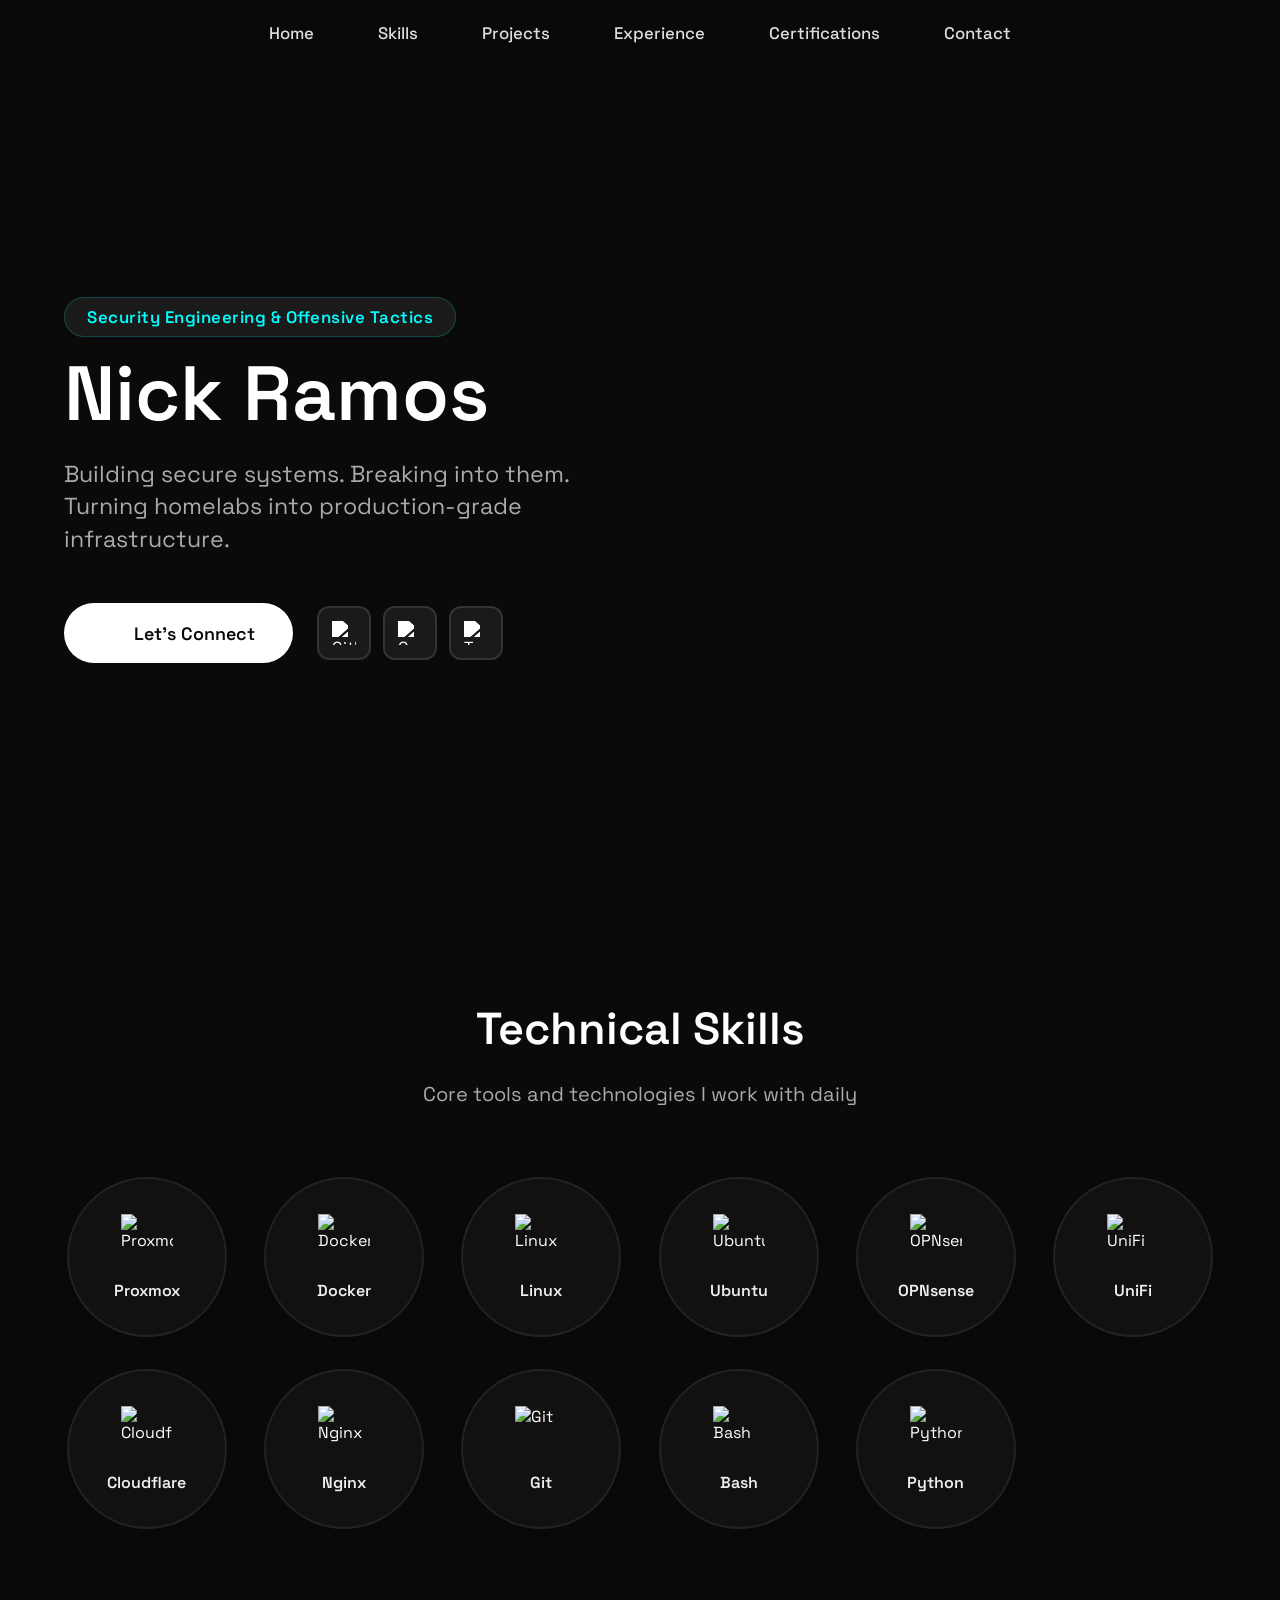
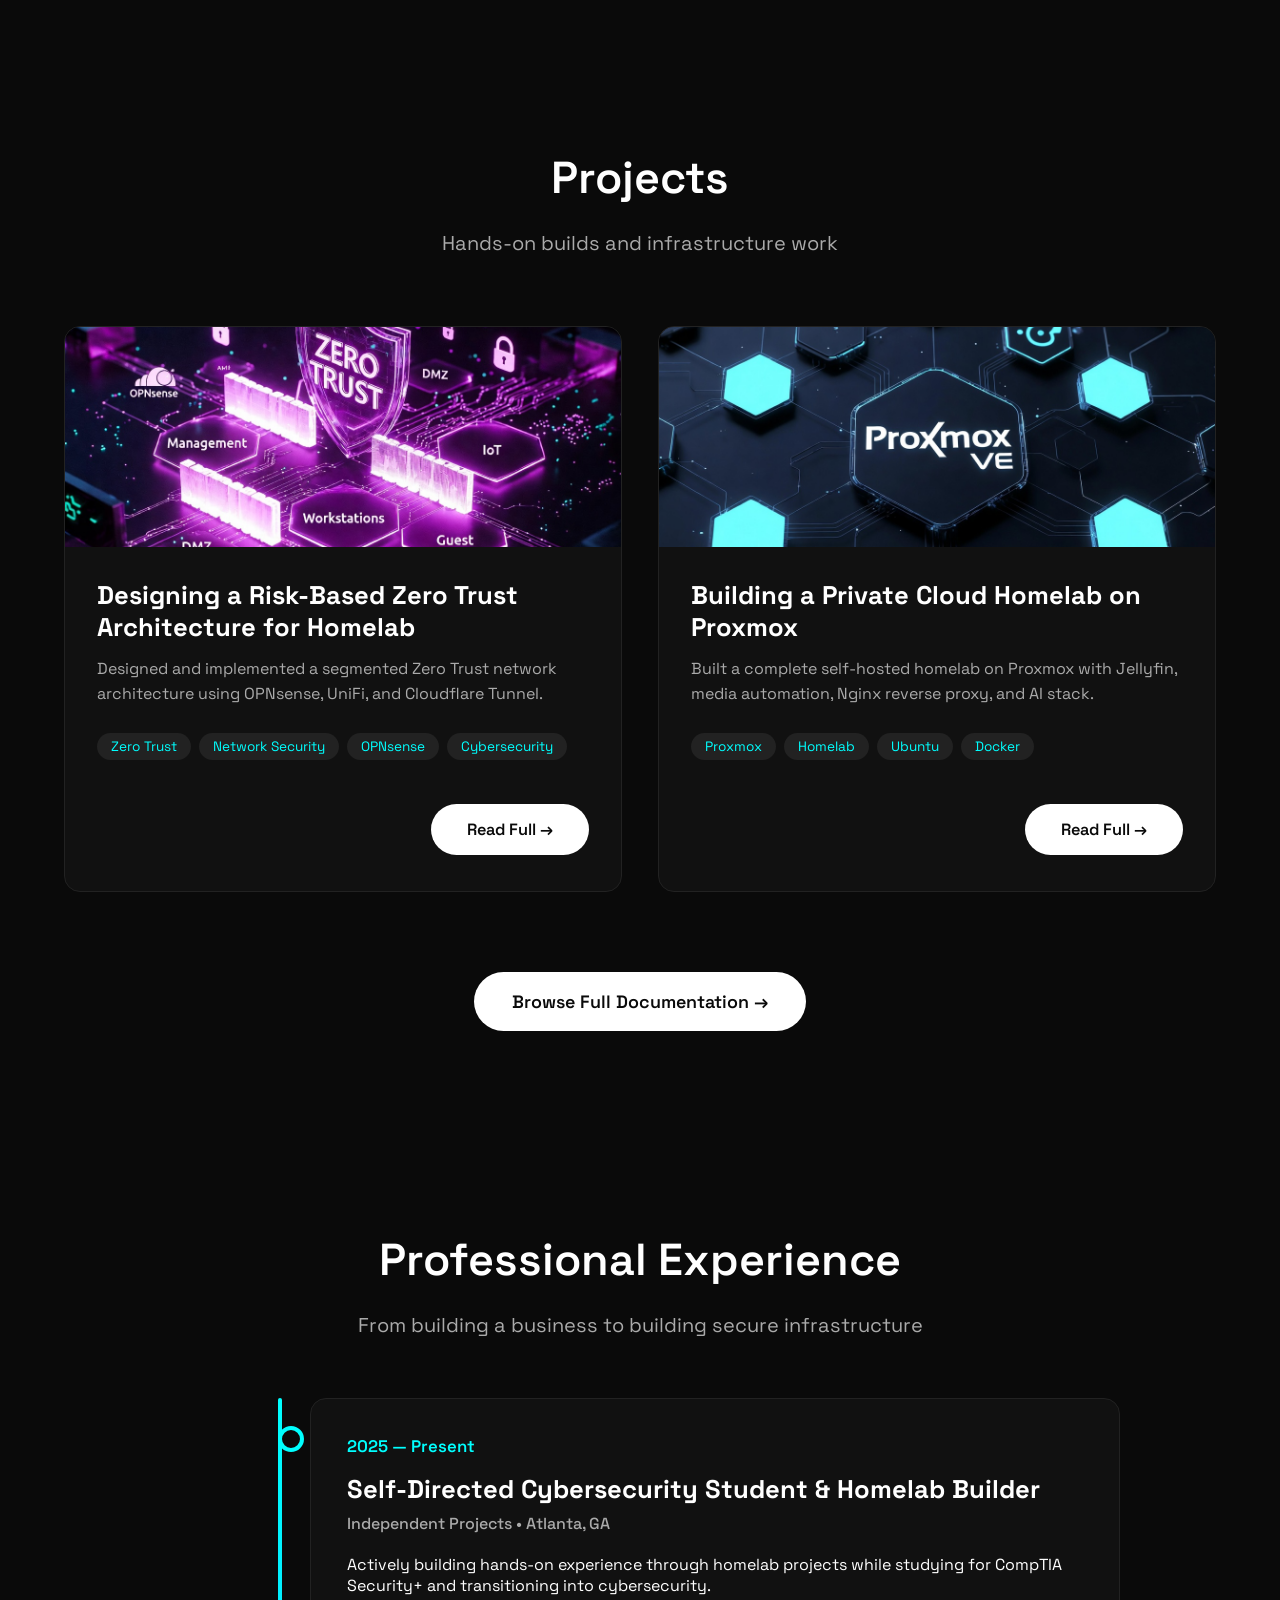
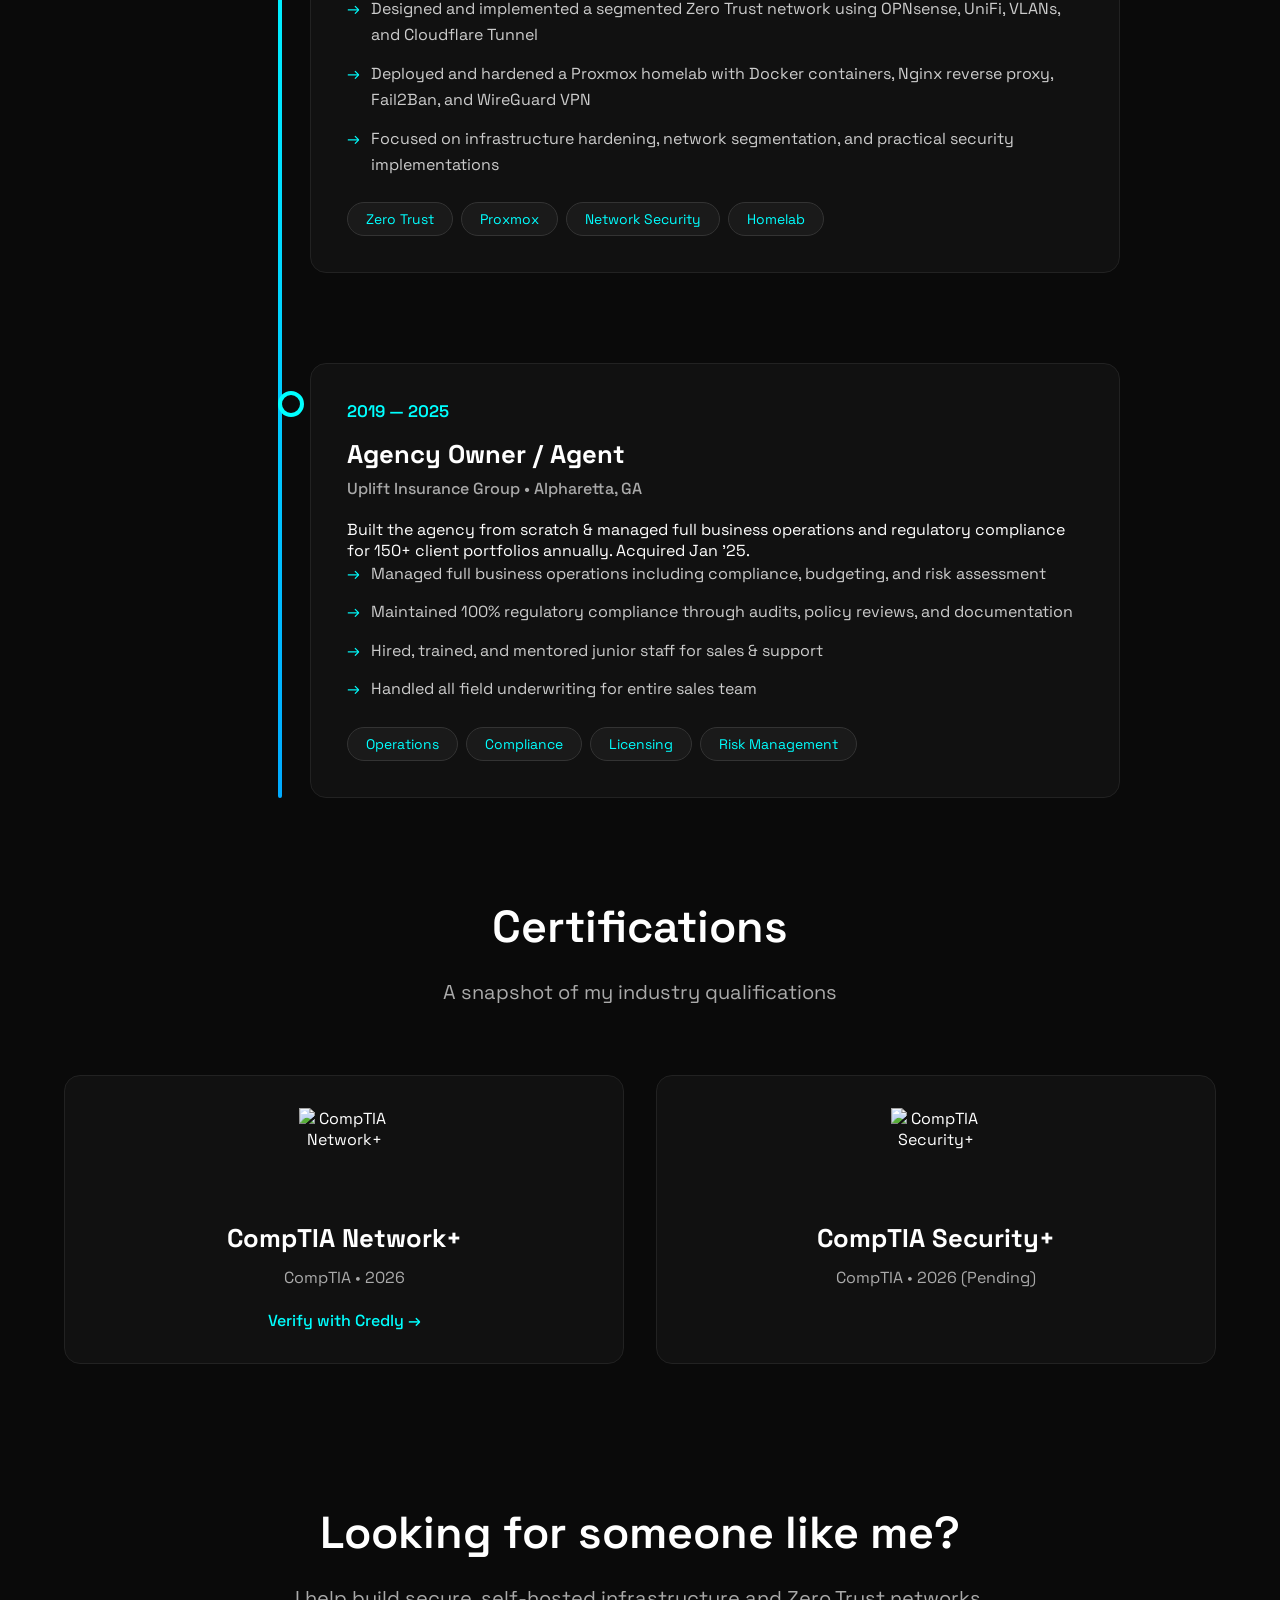
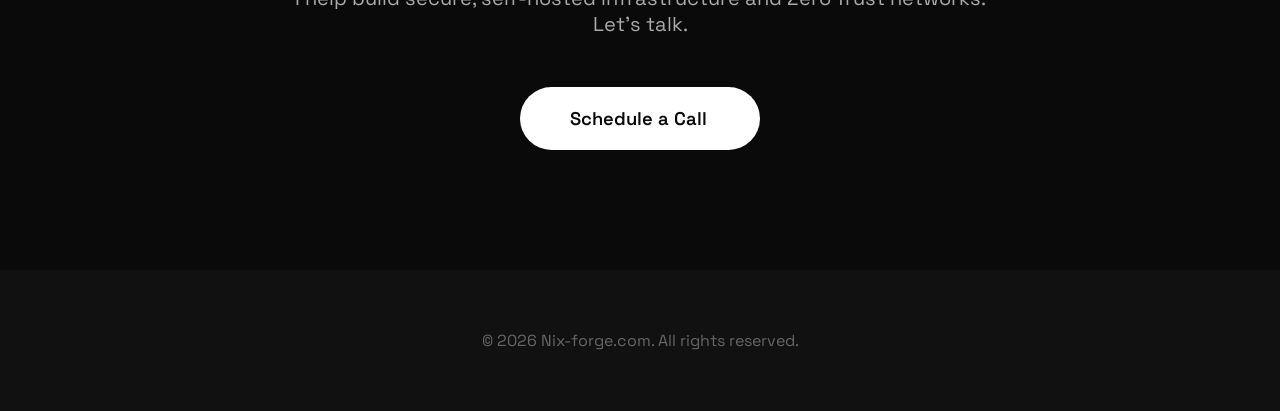
==== index.html @ ee6403e3 "quick nav change" ====
﻿<!DOCTYPE html>
<html lang="en">
    <head>
        <meta charset="UTF-8">
        <meta name="viewport" content="width=device-width, initial-scale=1.0">
        <meta name="description" content="Nick Ramos - Network Engineering & Cybersecurity | Zero Trust, Proxmox homelab, OPNsense, self-hosted infrastructure.">
        <title>Nick Ramos - Network Engineering & Cybersecurity</title>
    
        <link rel="preload" href="style.css" as="style">
        <link rel="stylesheet" href="style.css">
    
        <link rel="preload" href="https://fonts.googleapis.com/css2?family=Inter:wght@400;500;600&family=Space+Grotesk:wght@500;600&display=swap" as="style">
        <link rel="stylesheet" href="https://fonts.googleapis.com/css2?family=Inter:wght@400;500;600&family=Space+Grotesk:wght@500;600&display=swap">
        <link rel="preload" href="script.js" as="script">
        
        <link rel="icon" type="image/x-icon" href="favicon.ico">
        <link rel="apple-touch-icon" sizes="180x180" href="apple-touch-icon.png">
        <link rel="manifest" href="site.webmanifest">
    </head>
    <body>
        <!-- Navigation -->
        <nav id="navbar" role="navigation" aria-label="Main navigation">
            <div class="container">
                <ul class="nav-links">
                    <li><a href="#hero">Home</a></li>
                    <li><a href="#skills">Skills</a></li>
                    <li><a href="#projects">Projects</a></li>
                    <li><a href="#experience">Experience</a></li>
                    <li><a href="#certifications">Certifications</a></li>
                    <li><a href="#contact">Contact</a></li>
                </ul>

                <div class="hamburger">
                    <span></span>
                    <span></span>
                    <span></span>
                </div>
            </div>
        </nav>

        <!-- Hero Section -->
        <section id="hero">
            <div class="container hero-grid">
                <!-- Left: Text Content -->
                <div class="hero-text">
                    <span class="hero-tag">Security Engineering & Offensive Tactics</span>
                    <h1 class="hero-title">Nick Ramos</h1>
                    <p class="hero-subtitle">Building secure systems. Breaking into them. Turning homelabs into production-grade infrastructure.</p>

                    <div class="hero-buttons">
                        <!-- Main CTA Button -->
                        <a href="#contact" class="btn main-cta">
                            <span class="btn-icon">↓</span>
                            Let's Connect
                        </a>

                        <!-- Social/Profile Icon Buttons -->
                        <div class="social-buttons">
                            <a href="https://github.com/nickramos12" target="_blank" class="icon-btn" title="GitHub">
                                <img src="https://cdn.jsdelivr.net/gh/devicons/devicon@latest/icons/github/github-original.svg" alt="GitHub" class="btn-icon">
                            </a>
                            <a href="https://www.codewars.com/users/nickramos12" target="_blank" class="icon-btn" title="Codewars">
                                <img src="https://cdn.jsdelivr.net/gh/simple-icons/simple-icons@latest/icons/codewars.svg" alt="Codewars" class="btn-icon">
                            </a>
                            <a href="https://tryhackme.com/p/NicktheRipper" target="_blank" class="icon-btn" title="TryHackMe">
                                <img src="https://raw.githubusercontent.com/homarr-labs/dashboard-icons/main/svg/tryhackme.svg" alt="TryHackMe" class="btn-icon">
                            </a>
                        </div>
                    </div>
                </div>

                <!-- Right: Hero Visual -->
                <div class="hero-visual" aria-hidden="true">
                    <!-- Cool visual / animation will go here -->
                </div>
            </div>
        </section>

        <!-- Skills -->
        <section id="skills">
            <div class="container">
                <h2 class="section-title">Technical Skills</h2>
                <p class="section-subtitle">Core tools and technologies I work with daily</p>
                <div class="skills-grid" id="skills-grid">
                    <!-- Populated by JS -->
                </div>
            </div>
        </section>

        <!-- Projects -->
        <section id="projects">
            <div class="container">
                <h2 class="section-title">Projects</h2>
                <p class="section-subtitle">Hands-on builds and infrastructure work</p>
                <div class="projects-grid" id="projects-grid">
                </div>
                <div style="text-align: center; margin-top: 60px;">
                    <a href="/documentation/index.html" class="btn main-cta">
                        Browse Full Documentation →
                    </a>
                </div>
            </div>
        </section>

        <!-- Work Experience -->
        <section id="experience">
            <div class="container">
                <h2 class="section-title">Professional Experience</h2>
                <p class="section-subtitle">From building a business to building secure infrastructure</p>

                <div class="timeline">

                    <!-- Most Recent -->
                    <div class="timeline-item">
                        <div class="timeline-content">
                            <div class="timeline-date">2025 — Present</div>
                            <div class="timeline-header">
                                <h3>Self-Directed Cybersecurity Student & Homelab Builder</h3>
                                <p class="company">Independent Projects • Atlanta, GA</p>
                            </div>
                            <p class="timeline-desc">Actively building hands-on experience through homelab projects while studying for CompTIA Security+ and transitioning into cybersecurity.</p>
                            <ul class="experience-list">
                                <li>Designed and implemented a segmented Zero Trust network using OPNsense, UniFi, VLANs, and Cloudflare Tunnel</li>
                                <li>Deployed and hardened a Proxmox homelab with Docker containers, Nginx reverse proxy, Fail2Ban, and WireGuard VPN</li>
                                <li>Focused on infrastructure hardening, network segmentation, and practical security implementations</li>
                            </ul>
                            <div class="timeline-tags">
                                <span class="tag">Zero Trust</span>
                                <span class="tag">Proxmox</span>
                                <span class="tag">Network Security</span>
                                <span class="tag">Homelab</span>
                            </div>
                        </div>
                    </div>

                    <!-- Older Experience -->
                    <div class="timeline-item">
                        <div class="timeline-content">
                            <div class="timeline-date">2019 — 2025</div>
                            <div class="timeline-header">
                                <h3>Agency Owner / Agent</h3>
                                <p class="company">Uplift Insurance Group • Alpharetta, GA</p>
                            </div>
                            <p class="timeline-desc">Built the agency from scratch & managed full business operations and regulatory compliance for 150+ client portfolios annually. Acquired Jan '25.</p>
                            <ul class="experience-list">
                                <li>Managed full business operations including compliance, budgeting, and risk assessment</li>
                                <li>Maintained 100% regulatory compliance through audits, policy reviews, and documentation</li>
                                <li>Hired, trained, and mentored junior staff for sales & support</li>
                                <li>Handled all field underwriting for entire sales team</li>
                            </ul>
                            <div class="timeline-tags">
                                <span class="tag">Operations</span>
                                <span class="tag">Compliance</span>
                                <span class="tag">Licensing</span>
                                <span class="tag">Risk Management</span>
                            </div>
                        </div>
                    </div>

                </div>
            </div>
        </section>

        <!-- Certifications -->
        <section id="certifications">
            <div class="container">
                <h2 class="section-title">Certifications</h2>
                <p class="section-subtitle">A snapshot of my industry qualifications</p>
                <div class="certifications-grid" id="certifications-grid">
                    <!-- Populated by JS -->
                </div>
            </div>
        </section>

        <!-- Contact -->
        <section id="contact">
            <div class="container">
                <h2 class="section-title">Looking for someone like me?</h2>
                <p class="section-subtitle">I help build secure, self-hosted infrastructure and Zero Trust networks. Let's talk.</p>

                <div class="contact-cta">
                    <a href="#contact" class="btn main-cta">Schedule a Call</a>
                </div>
            </div>
        </section>

        <!-- Footer -->
        <footer>
            <div class="container">
                <p>&copy; 2026 Nix-forge.com. All rights reserved.</p>
            </div>
        </footer>
        
        <!-- Javascript file -->
        <script src="script.js"></script>
    </body>
</html>
---- style.css ----
﻿/* ================ ROOT VARIABLES ================ */
:root {
    --bg: #0a0a0a;
    --surface: #111;
    --surface2: #1a1a1a;
    --border: #222;
    --accent: #00ffff;
    --text: #ffffff;
    --text-secondary: #aaaaaa;
    --text-muted: #888;
    --text-light: #ddd;
}

/* 1. RESET & GLOBAL */

* {
    margin: 0;
    padding: 0;
    box-sizing: border-box;
}

html {
    scroll-behavior: smooth;
}

body {
    background-color: var(--bg);
    color: var(--text);
    font-family: 'Space Grotesk', system-ui, sans-serif;
}

#hero, #experience, #projects, #skills, #contact, .docs-section {
    scroll-margin-top: 90px;
}

.container {
    max-width: 1200px;
    margin: 0 auto;
    padding: 0 24px;
}

#experience, #projects, #skills, #contact, .docs-section {
    padding: 100px 0;
}


/* 2. TYPOGRAPHY & BASE */

.section-title {
    font-size: 2.8rem;
    text-align: center;
    margin-bottom: 24px;
    font-weight: 600;
}

.section-subtitle {
    font-size: 1.25rem;
    color: var(--text-secondary);
    text-align: center;
    margin-bottom: 50px;
    font-weight: 400;
    max-width: 700px;
    margin-left: auto;
    margin-right: auto;
}




/* ================ NAV & HAMBURGER ================ */

#navbar {
    position: fixed;
    top: 0;
    left: 0;
    width: 100%;
    background-color: rgba(10, 10, 10, 0.95);
    backdrop-filter: blur(12px);
    z-index: 1000;
}

#navbar .container {
    display: flex;
    justify-content: center;
    align-items: center;
    padding: 22px 20px;
}

.nav-links {
    display: flex;
    gap: 48px;
    list-style: none;
}

.nav-links a {
    color: var(--text-light);
    text-decoration: none;
    font-size: 1.05rem;
    font-weight: 500;
    transition: all 0.3s ease;
    padding: 4px 8px;
}

.nav-links a:hover {
    color: var(--text);
    text-shadow: 0 0 10px #fff, 0 0 20px #fff, 0 0 30px #0ff;
}

/* Hamburger */
.hamburger {
    display: none;
    flex-direction: column;
    gap: 6px;
    cursor: pointer;
    position: absolute;
    right: 20px;
}

.hamburger span {
    width: 28px;
    height: 3px;
    background-color: white;
}



/* 4. HERO */


#hero {
    min-height: 100vh;
    display: flex;
    align-items: center;
    padding: 160px 0 100px;
}

.hero-grid {
    display: grid;
    grid-template-columns: 1fr 1fr;
    gap: 60px;
    align-items: center;
    width: 100%;
}

.hero-text {
    text-align: left;
}

.hero-title {
    font-size: 4.8rem;
    font-weight: 600;
    line-height: 1.05;
    margin-bottom: 24px;
}

.hero-subtitle {
    font-size: 1.45rem;
    color: var(--text-secondary);
    margin-bottom: 48px;
    line-height: 1.4;
}

/* ================ BUTTONS & CTAs ================ */

.hero-buttons {
    display: flex;
    align-items: center;
    gap: 24px;
    flex-wrap: wrap;
}

.social-buttons {
    display: flex;
    gap: 12px;
}

/* Base Button Style */
.btn {
    padding: 13px 34px;
    font-size: 1.02rem;
    font-weight: 600;
    background-color: var(--text);
    color: #0a0a0a;
    border: 2px solid transparent;
    border-radius: 50px;
    text-decoration: none;
    display: inline-flex;
    align-items: center;
    gap: 8px;
    transition: all 0.3s ease;
    white-space: nowrap;
    cursor: pointer;
}

.btn:hover {
    background-color: var(--surface2);
    color: var(--text);
    border-color: var(--accent);
    transform: translateY(-3px);
}

/* Main CTA overrides */
.main-cta {
    padding: 16px 36px;
    font-size: 1.12rem;
}

.contact-cta .main-cta {
    padding: 18px 48px;
    min-width: 240px;
}

/* Icon Buttons (social + others) */
.icon-btn {
    width: 54px;
    height: 54px;
    background-color: var(--surface2);
    border: 2px solid #333;
    border-radius: 12px;
    display: flex;
    align-items: center;
    justify-content: center;
    transition: all 0.3s ease;
    flex-shrink: 0;
}

.icon-btn:hover {
    border-color: var(--accent);
    background-color: #222;
    transform: translateY(-3px);
    box-shadow: 0 0 15px rgba(0, 255, 255, 0.25);
}

/* Icon inside buttons */
.btn-icon {
    width: 24px;
    height: 24px;
    flex-shrink: 0;
    filter: brightness(0) invert(1);
    transition: all 0.3s ease;
}

.main-cta:hover .btn-icon,
.icon-btn:hover .btn-icon {
    filter: brightness(0) invert(1) drop-shadow(0 0 8px #00ffff);
}

/* Performance + Box Model */
.btn, .icon-btn, .project-card, .experience-card, .cert-card, .timeline-content {
    transition: all 0.3s cubic-bezier(0.4, 0, 0.2, 1);
    will-change: transform; /* Only transform when needed */
}

button, a.btn {
    box-sizing: border-box;
}



/* 6. PROJECTS + DOCS GRID */

.projects-grid {
    display: grid;
    grid-template-columns: repeat(auto-fit, minmax(380px, 1fr));
    gap: 36px;
    padding: 20px 0;
}

/* Only one override needed */
@media (max-width: 768px) {
    .projects-grid {
        grid-template-columns: 1fr;
        gap: 24px;
    }
}

.project-card {
    background-color: var(--surface);
    border-radius: 16px;
    overflow: hidden;
    transition: all 0.4s ease;
    border: 1px solid #222;
    height: 100%;
    display: flex;
    flex-direction: column;        /* Back to vertical layout */
}

.project-card:hover {
    transform: translateY(-8px);
    border-color: var(--accent);
    box-shadow: 0 20px 40px rgba(0, 255, 255, 0.1);
}

.project-card img {
    width: 100%;
    height: 220px;
    object-fit: cover;
}

.project-info {
    padding: 32px 32px 36px;
    flex: 1;
    display: flex;
    flex-direction: column;
}

.project-info h3 {
    font-size: 1.6rem;
    margin-bottom: 14px;
}

.project-info p {
    color: #aaa;
    margin-bottom: 26px;
    line-height: 1.55;
    flex: 1;
}

.project-tags {
    display: flex;
    gap: 8px;
    flex-wrap: wrap;
    margin-top: auto;
    margin-bottom: 24px;
}

.project-tag {
    background-color: #222;
    color: #0ff;
    padding: 5px 14px;
    border-radius: 30px;
    font-size: 0.85rem;
}

.project-info .btn {
    margin-top: auto;
    margin-left: auto;
}

.docs-page #navbar .nav-links a[href="docs.html"] {
    color: var(--accent);
}

.filter-bar {
    display: flex;
    justify-content: space-between;
    align-items: center;
    margin-bottom: 50px;
    flex-wrap: wrap;
    gap: 20px;
}

.filter-group {
    display: flex;
    gap: 28px;
    flex-wrap: wrap;
}

.filter-group label {
    display: flex;
    align-items: center;
    gap: 8px;
    color: var(--text-light);
    font-size: 1.05rem;
    cursor: pointer;
}

.filter-checkbox {
    width: 18px;
    height: 18px;
    accent-color: var(--accent);
}

#sort-btn {
    padding: 12px 28px;
}

#sort-btn:hover {
    border-color: var(--accent);
    background-color: #222;
    color: var(--text);
}



/* 7. EXPERIENCE + TIMELINE */

.experience-grid {
    display: grid;
    grid-template-columns: repeat(auto-fit, minmax(520px, 1fr));
    gap: 32px;
    max-width: 1100px;
    margin: 0 auto;
}

.experience-card {
    background-color: var(--surface);
    border-radius: 16px;
    padding: 32px;
    border: 1px solid #222;
    transition: all 0.4s ease;
}

.experience-card:hover {
    border-color: var(--accent);
    transform: translateY(-6px);
    box-shadow: 0 20px 40px rgba(0, 255, 255, 0.1);
}

.experience-header {
    display: flex;
    justify-content: space-between;
    align-items: flex-start;
    margin-bottom: 12px;
    flex-wrap: wrap;
    gap: 12px;
}

.experience-header h3 {
    font-size: 1.45rem;
    margin: 0;
    flex: 1;
}

.experience-date {
    color: var(--accent);
    font-weight: 500;
    white-space: nowrap;
}

.experience-company {
    color: var(--text-secondary);
    margin-bottom: 20px;
    font-weight: 500;
}

.experience-list {
    list-style: none;
    padding: 0;
    color: #ccc;
    line-height: 1.65;
}

.experience-list li {
    position: relative;
    padding-left: 24px;
    margin-bottom: 12px;
}

.experience-list li:before {
    content: "→";
    position: absolute;
    left: 0;
    color: var(--accent);
}


/* 8. SKILLS */

.skills-grid {
    display: grid;
    grid-template-columns: repeat(auto-fit, minmax(160px, 1fr));
    gap: 32px;
    padding: 20px 0;
}

.skill-orb {
    width: 160px;
    height: 160px;
    border-radius: 50%;
    background: #111;
    border: 2px solid #222;
    display: flex;
    flex-direction: column;
    align-items: center;
    justify-content: center;
    transition: all 0.4s ease;
    margin: 0 auto;
    box-shadow: 0 4px 15px rgba(0, 0, 0, 0.3);
}

.skill-orb:hover {
    border-color: var(--accent);
    transform: scale(1.08);
    box-shadow: 0 0 30px rgba(0, 255, 255, 0.25);
}

.skill-icon {
    width: 52px;
    height: 52px;
    margin-bottom: 14px;
    object-fit: contain;
    transition: all 0.3s ease;
}

.skill-orb:hover .skill-icon {
    transform: scale(1.15);
    filter: brightness(1.2) drop-shadow(0 0 12px #00ffff);
}

.skill-name {
    font-size: 1rem;
    font-weight: 600;
    color: #eee;
    text-align: center;
    padding: 0 12px;
}

.skill-orb {
    opacity: 0;
    transform: translateY(20px) scale(0.92);
    transition: all 0.4s cubic-bezier(0.4, 0, 0.2, 1);
}

.skill-orb.visible {
    opacity: 1;
    transform: translateY(0) scale(1);
}

/* Stagger animation */
.skills-grid .skill-orb:nth-child(1) { transition-delay: 0.05s; }
.skills-grid .skill-orb:nth-child(2) { transition-delay: 0.1s; }
.skills-grid .skill-orb:nth-child(3) { transition-delay: 0.15s; }
.skills-grid .skill-orb:nth-child(4) { transition-delay: 0.2s; }
.skills-grid .skill-orb:nth-child(5) { transition-delay: 0.25s; }
.skills-grid .skill-orb:nth-child(6) { transition-delay: 0.3s; }
.skills-grid .skill-orb:nth-child(7) { transition-delay: 0.35s; }
.skills-grid .skill-orb:nth-child(8) { transition-delay: 0.4s; }
.skills-grid .skill-orb:nth-child(9) { transition-delay: 0.45s; }
.skills-grid .skill-orb:nth-child(10){ transition-delay: 0.5s; }
.skills-grid .skill-orb:nth-child(11){ transition-delay: 0.55s; }




/* 9. CERTIFICATIONS */


.certifications-grid {
    display: grid;
    grid-template-columns: repeat(auto-fit, minmax(320px, 1fr));
    gap: 32px;
    padding: 20px 0;
}

.cert-card {
    background-color: var(--surface);
    border-radius: 16px;
    padding: 32px 28px;
    text-align: center;
    border: 1px solid #222;
    transition: all 0.4s ease;
}

.cert-card:hover {
    border-color: var(--accent);
    transform: translateY(-8px);
    box-shadow: 0 20px 40px rgba(0, 255, 255, 0.1);
}

.cert-icon {
    width: 90px;
    height: 90px;
    margin: 0 auto 24px;
    display: block;
    transition: all 0.3s ease;
}

.cert-card:hover .cert-icon {
    transform: scale(1.12);
    filter: drop-shadow(0 0 20px #00ffff);
}

.cert-card h3 {
    font-size: 1.6rem;
    margin-bottom: 12px;
}

.cert-card p {
    color: #aaa;
    line-height: 1.5;
    margin-bottom: 20px;
}

.cert-link {
    color: var(--accent);
    text-decoration: none;
    font-weight: 500;
}

.cert-link:hover {
    text-decoration: underline;
}


/* 10. CONTACT + FOOTER */

#contact {
    padding: 120px 0;
    text-align: center;
}

.contact-cta {
    margin-top: 40px;
}

.contact-cta .main-cta {
    font-size: 1.15rem;
    padding: 18px 48px;
    min-width: 240px;
}

/* ================ FOOTER ================ */
footer {
    padding: 60px 0;
    background-color: var(--surface);
    text-align: center;
    color: #666;
}


/* 11. DOCS PAGE SPECIFIC (filters, tldr, post styles) */


/* ================ DOCS PAGE CONTAINER ================ */
.docs-page .container {
    max-width: 1480px;
    padding: 0 48px;
}




/* ==================== TLDR CONTAINER ==================== */
.tldr-container {
    background: linear-gradient(145deg, #1a1a1a, #111);
    border: 1px solid #00ffff33;
    border-radius: 16px;
    padding: 40px 48px;
    margin: 40px 0 60px;
    box-shadow: 0 10px 30px rgba(0, 255, 255, 0.08);
    position: relative;
}

.tldr-container h2 {
    font-size: 1.8rem;
    color: var(--accent);
    margin-bottom: 20px;
    text-align: left;
}

.tldr-content {
    max-height: 130px;
    overflow: hidden;
    transition: max-height 0.4s ease;
}

.tldr-content.expanded {
    max-height: 800px;
}

.tldr-container p {
    color: var(--text-light);
    line-height: 1.75;
    font-size: 1.08rem;
    max-width: 900px;
}

.tldr-toggle-btn {
    margin-top: 16px;
    padding: 10px 28px;
    background: transparent;
    color: var(--accent);
    border: 1px solid #00ffff33;
    border-radius: 50px;
    cursor: pointer;
    font-size: 0.95rem;
    transition: all 0.3s ease;
}

.tldr-toggle-btn:hover {
    background: rgba(0, 255, 255, 0.08);
    border-color: var(--accent);
}

/* Core Components Grid */
.core-components-grid {
    display: grid;
    grid-template-columns: 1fr;
    gap: 48px;
    align-items: start;
    margin: 40px 0;
}

.core-image {
    order: 1;
}

.core-text {
    order: 2;
}




/* Layer 2 Grid */
.layer2-grid {
    display: grid;
    grid-template-columns: 1fr;
    gap: 48px;
    align-items: start;
    margin: 40px 0;
}

.layer2-image {
    order: 1;   /* Image first on mobile */
}

.layer2-text {
    order: 2;
}



/* Layer 3 Grid - Same pattern as Layer 2 */
.layer3-grid {
    display: grid;
    grid-template-columns: 1fr;
    gap: 48px;
    align-items: start;
    margin: 40px 0;
}

.layer3-image {
    order: 1;   /* Image first on mobile */
}

.layer3-text {
    order: 2;
}




.hero-tag {
    display: inline-block;
    background-color: var(--surface2);
    color: var(--accent);
    padding: 8px 22px;
    border-radius: 50px;
    font-size: 1.05rem;
    font-weight: 600;
    border: 1px solid #00ffff33;
    margin-bottom: 16px;
    letter-spacing: 0.5px;
}

/* ================ TIMELINE ================ */
.timeline {
    position: relative;
    max-width: 960px;
    margin: 60px auto 0;
}

.timeline::before {
    content: '';
    position: absolute;
    left: 118px;
    top: 0;
    bottom: 0;
    width: 4px;
    background: linear-gradient(to bottom, #00ffff, #00aaff);
    border-radius: 2px;
}

.timeline-item {
    position: relative;
    margin-bottom: 90px;
    display: flex;
    align-items: flex-start;
}

.timeline-item:last-child {
    margin-bottom: 0;
}

/* Dot overlaid ON the line */
.timeline-item::after {
    content: '';
    position: absolute;
    left: 118px;
    top: 28px;
    width: 18px;
    height: 18px;
    background: #0a0a0a;
    border: 4px solid #00ffff;
    border-radius: 50%;
    z-index: 3;
}

/* Content card */
.timeline-content {
    margin-left: 150px;
    background-color: var(--surface);
    border-radius: 16px;
    padding: 36px;
    border: 1px solid #222;
    flex: 1;
    min-width: 0;
    position: relative;
}

.timeline-content:hover {
    border-color: var(--accent);
    transform: translateY(-4px);
    box-shadow: 0 20px 40px rgba(0, 255, 255, 0.1);
}

/* Date inside card */
.timeline-date {
    font-size: 1.05rem;
    color: var(--accent);
    font-weight: 600;
    margin-bottom: 16px;
    display: inline-block;
}

/* Tags - fixed */
.timeline-tags {
    display: flex;
    flex-wrap: wrap;
    gap: 8px;
    margin-top: 24px;
}

.tag {
    background-color: var(--surface2);
    color: #0ff;
    padding: 7px 18px;
    border-radius: 30px;
    font-size: 0.87rem;
    border: 1px solid #333;
}

/* Rest */
.timeline-header h3 {
    font-size: 1.6rem;
    margin-bottom: 8px;
}

.company {
    color: #aaa;
    margin-bottom: 20px;
    font-weight: 500;
}

/* Documentation Posts */

.post-tag {
    background-color: var(--surface2);
    color: var(--accent);
    padding: 8px 20px;
    border-radius: 50px;
    font-size: 0.95rem;
    font-weight: 500;
    border: 1px solid #333;
    transition: all 0.3s ease;
}

.post-tag:hover {
    background-color: #222;
    border-color: var(--accent);
    transform: translateY(-2px);
}

.back-to-library {
    color: var(--accent);
    text-decoration: none;
    font-weight: 500;
    font-size: 1.05rem;
    transition: all 0.3s ease;
}

.back-to-library:hover {
    color: var(--text);
    text-shadow: 0 0 10px #00ffff;
}

/* ================ RESPONSIVE ================ */

.hamburger.active span:nth-child(1) {
    transform: rotate(45deg) translate(5px, 5px);
}

.hamburger.active span:nth-child(2) {
    opacity: 0;
}

.hamburger.active span:nth-child(3) {
    transform: rotate(-45deg) translate(7px, -6px);
}

/* ==================== MOBILE FIRST (≤ 768px) ==================== */
@media (max-width: 768px) {
    .container {
        padding: 0 16px;
    }

    #hero {
        padding: 110px 0 80px;
        min-height: auto;
    }

    .hero-grid {
        grid-template-columns: 1fr;
        gap: 32px;
        padding: 0;
    }

    .hero-text {
        text-align: center;
    }

    .hero-title {
        font-size: 2.9rem;
        line-height: 1.05;
        margin-bottom: 20px;
    }

    .hero-subtitle {
        font-size: 1.18rem;
        margin-bottom: 32px;
    }

    .hero-buttons {
        justify-content: center;
        gap: 18px;
    }

    .main-cta {
        padding: 15px 32px;
        font-size: 1.05rem;
    }

    .icon-btn {
        width: 48px;
        height: 48px;
    }

    .btn-icon {
        width: 22px;
        height: 22px;
    }

    /* Navigation */
    .nav-links {
        position: fixed;
        top: 70px;
        left: -100%;
        width: 100%;
        height: calc(100vh - 70px);
        background-color: var(--bg);
        flex-direction: column;
        align-items: center;
        justify-content: center;
        gap: 40px;
        transition: left 0.4s ease;
    }

    .nav-links.active {
        left: 0;
    }

    .hamburger {
        display: flex;
    }

    .nav-links li {
        display: block;
    }

    /* Skills - Mobile */
    .skills-grid {
        grid-template-columns: repeat(3, 1fr);
        gap: 16px;
        padding: 10px 0;
        justify-content: center;
    }

    .skill-orb {
        width: 100%;
        max-width: 108px;        /* ← Key fix: cap the width */
        height: 112px;
        padding: 10px;
        margin: 0 auto;
        box-sizing: border-box;
    }

    .skill-icon {
        width: 36px;
        height: 36px;
        margin-bottom: 8px;
    }

    .skill-name {
        font-size: 0.8rem;
        line-height: 1.2;
    }

    /* Timeline */
    .timeline {
        max-width: 100%;
        padding: 0 16px;
    }

    .timeline::before {
        left: 28px;
        width: 4px;
    }

    .timeline-item {
        margin-bottom: 70px;
    }

    .timeline-item::after {
        left: 28px;
        top: 22px;
        width: 16px;
        height: 16px;
    }

    .timeline-content {
        margin-left: 68px;
        padding: 24px;
    }

    .timeline-date {
        font-size: 1rem;
        margin-bottom: 12px;
    }

    .timeline-header h3 {
        font-size: 1.35rem;
        line-height: 1.25;
    }

    .experience-list li {
        padding-left: 20px;
        font-size: 0.97rem;
    }
}

/* ==================== TABLET / SMALL DESKTOP (≤ 1024px) ==================== */
@media (max-width: 1024px) {
    .hero-grid {
        gap: 40px;
        padding: 120px 0 80px;
    }

    .hero-title {
        font-size: 3.8rem;
    }

    .container {
        max-width: 900px;
    }
}

/* ==================== DOCS PAGE CONTAINER ==================== */
@media (max-width: 1400px) {
    .docs-page .container {
        padding: 0 32px;
    }
}

@media (min-width: 1800px) {
    .docs-page .container {
        padding: 0 80px;
    }
}

@media (max-width: 768px) {
    .filter-bar {
        flex-direction: column;
        align-items: flex-start;
    }

    .filter-group {
        gap: 20px;
    }
}

/* ==================== DESKTOP GRID OVERRIDES (≥ 768px) ==================== */
@media (min-width: 768px) {
    /* Post content grids - image on right, text on left */
    .core-components-grid,
    .layer2-grid,
    .layer3-grid {
        grid-template-columns: 1fr 1fr;
    }

    .core-image,
    .layer2-image,
    .layer3-image {
        order: 2;
    }

    .core-text,
    .layer2-text,
    .layer3-text {
        order: 1;
    }
}
---- style.css ----
﻿/* ================ ROOT VARIABLES ================ */
:root {
    --bg: #0a0a0a;
    --surface: #111;
    --surface2: #1a1a1a;
    --border: #222;
    --accent: #00ffff;
    --text: #ffffff;
    --text-secondary: #aaaaaa;
    --text-muted: #888;
    --text-light: #ddd;
}

/* 1. RESET & GLOBAL */

* {
    margin: 0;
    padding: 0;
    box-sizing: border-box;
}

html {
    scroll-behavior: smooth;
}

body {
    background-color: var(--bg);
    color: var(--text);
    font-family: 'Space Grotesk', system-ui, sans-serif;
}

#hero, #experience, #projects, #skills, #contact, .docs-section {
    scroll-margin-top: 90px;
}

.container {
    max-width: 1200px;
    margin: 0 auto;
    padding: 0 24px;
}

#experience, #projects, #skills, #contact, .docs-section {
    padding: 100px 0;
}


/* 2. TYPOGRAPHY & BASE */

.section-title {
    font-size: 2.8rem;
    text-align: center;
    margin-bottom: 24px;
    font-weight: 600;
}

.section-subtitle {
    font-size: 1.25rem;
    color: var(--text-secondary);
    text-align: center;
    margin-bottom: 50px;
    font-weight: 400;
    max-width: 700px;
    margin-left: auto;
    margin-right: auto;
}




/* ================ NAV & HAMBURGER ================ */

#navbar {
    position: fixed;
    top: 0;
    left: 0;
    width: 100%;
    background-color: rgba(10, 10, 10, 0.95);
    backdrop-filter: blur(12px);
    z-index: 1000;
}

#navbar .container {
    display: flex;
    justify-content: center;
    align-items: center;
    padding: 22px 20px;
}

.nav-links {
    display: flex;
    gap: 48px;
    list-style: none;
}

.nav-links a {
    color: var(--text-light);
    text-decoration: none;
    font-size: 1.05rem;
    font-weight: 500;
    transition: all 0.3s ease;
    padding: 4px 8px;
}

.nav-links a:hover {
    color: var(--text);
    text-shadow: 0 0 10px #fff, 0 0 20px #fff, 0 0 30px #0ff;
}

/* Hamburger */
.hamburger {
    display: none;
    flex-direction: column;
    gap: 6px;
    cursor: pointer;
    position: absolute;
    right: 20px;
}

.hamburger span {
    width: 28px;
    height: 3px;
    background-color: white;
}



/* 4. HERO */


#hero {
    min-height: 100vh;
    display: flex;
    align-items: center;
    padding: 160px 0 100px;
}

.hero-grid {
    display: grid;
    grid-template-columns: 1fr 1fr;
    gap: 60px;
    align-items: center;
    width: 100%;
}

.hero-text {
    text-align: left;
}

.hero-title {
    font-size: 4.8rem;
    font-weight: 600;
    line-height: 1.05;
    margin-bottom: 24px;
}

.hero-subtitle {
    font-size: 1.45rem;
    color: var(--text-secondary);
    margin-bottom: 48px;
    line-height: 1.4;
}

/* ================ BUTTONS & CTAs ================ */

.hero-buttons {
    display: flex;
    align-items: center;
    gap: 24px;
    flex-wrap: wrap;
}

.social-buttons {
    display: flex;
    gap: 12px;
}

/* Base Button Style */
.btn {
    padding: 13px 34px;
    font-size: 1.02rem;
    font-weight: 600;
    background-color: var(--text);
    color: #0a0a0a;
    border: 2px solid transparent;
    border-radius: 50px;
    text-decoration: none;
    display: inline-flex;
    align-items: center;
    gap: 8px;
    transition: all 0.3s ease;
    white-space: nowrap;
    cursor: pointer;
}

.btn:hover {
    background-color: var(--surface2);
    color: var(--text);
    border-color: var(--accent);
    transform: translateY(-3px);
}

/* Main CTA overrides */
.main-cta {
    padding: 16px 36px;
    font-size: 1.12rem;
}

.contact-cta .main-cta {
    padding: 18px 48px;
    min-width: 240px;
}

/* Icon Buttons (social + others) */
.icon-btn {
    width: 54px;
    height: 54px;
    background-color: var(--surface2);
    border: 2px solid #333;
    border-radius: 12px;
    display: flex;
    align-items: center;
    justify-content: center;
    transition: all 0.3s ease;
    flex-shrink: 0;
}

.icon-btn:hover {
    border-color: var(--accent);
    background-color: #222;
    transform: translateY(-3px);
    box-shadow: 0 0 15px rgba(0, 255, 255, 0.25);
}

/* Icon inside buttons */
.btn-icon {
    width: 24px;
    height: 24px;
    flex-shrink: 0;
    filter: brightness(0) invert(1);
    transition: all 0.3s ease;
}

.main-cta:hover .btn-icon,
.icon-btn:hover .btn-icon {
    filter: brightness(0) invert(1) drop-shadow(0 0 8px #00ffff);
}

/* Performance + Box Model */
.btn, .icon-btn, .project-card, .experience-card, .cert-card, .timeline-content {
    transition: all 0.3s cubic-bezier(0.4, 0, 0.2, 1);
    will-change: transform; /* Only transform when needed */
}

button, a.btn {
    box-sizing: border-box;
}



/* 6. PROJECTS + DOCS GRID */

.projects-grid {
    display: grid;
    grid-template-columns: repeat(auto-fit, minmax(380px, 1fr));
    gap: 36px;
    padding: 20px 0;
}

/* Only one override needed */
@media (max-width: 768px) {
    .projects-grid {
        grid-template-columns: 1fr;
        gap: 24px;
    }
}

.project-card {
    background-color: var(--surface);
    border-radius: 16px;
    overflow: hidden;
    transition: all 0.4s ease;
    border: 1px solid #222;
    height: 100%;
    display: flex;
    flex-direction: column;        /* Back to vertical layout */
}

.project-card:hover {
    transform: translateY(-8px);
    border-color: var(--accent);
    box-shadow: 0 20px 40px rgba(0, 255, 255, 0.1);
}

.project-card img {
    width: 100%;
    height: 220px;
    object-fit: cover;
}

.project-info {
    padding: 32px 32px 36px;
    flex: 1;
    display: flex;
    flex-direction: column;
}

.project-info h3 {
    font-size: 1.6rem;
    margin-bottom: 14px;
}

.project-info p {
    color: #aaa;
    margin-bottom: 26px;
    line-height: 1.55;
    flex: 1;
}

.project-tags {
    display: flex;
    gap: 8px;
    flex-wrap: wrap;
    margin-top: auto;
    margin-bottom: 24px;
}

.project-tag {
    background-color: #222;
    color: #0ff;
    padding: 5px 14px;
    border-radius: 30px;
    font-size: 0.85rem;
}

.project-info .btn {
    margin-top: auto;
    margin-left: auto;
}

.docs-page #navbar .nav-links a[href="docs.html"] {
    color: var(--accent);
}

.filter-bar {
    display: flex;
    justify-content: space-between;
    align-items: center;
    margin-bottom: 50px;
    flex-wrap: wrap;
    gap: 20px;
}

.filter-group {
    display: flex;
    gap: 28px;
    flex-wrap: wrap;
}

.filter-group label {
    display: flex;
    align-items: center;
    gap: 8px;
    color: var(--text-light);
    font-size: 1.05rem;
    cursor: pointer;
}

.filter-checkbox {
    width: 18px;
    height: 18px;
    accent-color: var(--accent);
}

#sort-btn {
    padding: 12px 28px;
}

#sort-btn:hover {
    border-color: var(--accent);
    background-color: #222;
    color: var(--text);
}



/* 7. EXPERIENCE + TIMELINE */

.experience-grid {
    display: grid;
    grid-template-columns: repeat(auto-fit, minmax(520px, 1fr));
    gap: 32px;
    max-width: 1100px;
    margin: 0 auto;
}

.experience-card {
    background-color: var(--surface);
    border-radius: 16px;
    padding: 32px;
    border: 1px solid #222;
    transition: all 0.4s ease;
}

.experience-card:hover {
    border-color: var(--accent);
    transform: translateY(-6px);
    box-shadow: 0 20px 40px rgba(0, 255, 255, 0.1);
}

.experience-header {
    display: flex;
    justify-content: space-between;
    align-items: flex-start;
    margin-bottom: 12px;
    flex-wrap: wrap;
    gap: 12px;
}

.experience-header h3 {
    font-size: 1.45rem;
    margin: 0;
    flex: 1;
}

.experience-date {
    color: var(--accent);
    font-weight: 500;
    white-space: nowrap;
}

.experience-company {
    color: var(--text-secondary);
    margin-bottom: 20px;
    font-weight: 500;
}

.experience-list {
    list-style: none;
    padding: 0;
    color: #ccc;
    line-height: 1.65;
}

.experience-list li {
    position: relative;
    padding-left: 24px;
    margin-bottom: 12px;
}

.experience-list li:before {
    content: "→";
    position: absolute;
    left: 0;
    color: var(--accent);
}


/* 8. SKILLS */

.skills-grid {
    display: grid;
    grid-template-columns: repeat(auto-fit, minmax(160px, 1fr));
    gap: 32px;
    padding: 20px 0;
}

.skill-orb {
    width: 160px;
    height: 160px;
    border-radius: 50%;
    background: #111;
    border: 2px solid #222;
    display: flex;
    flex-direction: column;
    align-items: center;
    justify-content: center;
    transition: all 0.4s ease;
    margin: 0 auto;
    box-shadow: 0 4px 15px rgba(0, 0, 0, 0.3);
}

.skill-orb:hover {
    border-color: var(--accent);
    transform: scale(1.08);
    box-shadow: 0 0 30px rgba(0, 255, 255, 0.25);
}

.skill-icon {
    width: 52px;
    height: 52px;
    margin-bottom: 14px;
    object-fit: contain;
    transition: all 0.3s ease;
}

.skill-orb:hover .skill-icon {
    transform: scale(1.15);
    filter: brightness(1.2) drop-shadow(0 0 12px #00ffff);
}

.skill-name {
    font-size: 1rem;
    font-weight: 600;
    color: #eee;
    text-align: center;
    padding: 0 12px;
}

.skill-orb {
    opacity: 0;
    transform: translateY(20px) scale(0.92);
    transition: all 0.4s cubic-bezier(0.4, 0, 0.2, 1);
}

.skill-orb.visible {
    opacity: 1;
    transform: translateY(0) scale(1);
}

/* Stagger animation */
.skills-grid .skill-orb:nth-child(1) { transition-delay: 0.05s; }
.skills-grid .skill-orb:nth-child(2) { transition-delay: 0.1s; }
.skills-grid .skill-orb:nth-child(3) { transition-delay: 0.15s; }
.skills-grid .skill-orb:nth-child(4) { transition-delay: 0.2s; }
.skills-grid .skill-orb:nth-child(5) { transition-delay: 0.25s; }
.skills-grid .skill-orb:nth-child(6) { transition-delay: 0.3s; }
.skills-grid .skill-orb:nth-child(7) { transition-delay: 0.35s; }
.skills-grid .skill-orb:nth-child(8) { transition-delay: 0.4s; }
.skills-grid .skill-orb:nth-child(9) { transition-delay: 0.45s; }
.skills-grid .skill-orb:nth-child(10){ transition-delay: 0.5s; }
.skills-grid .skill-orb:nth-child(11){ transition-delay: 0.55s; }




/* 9. CERTIFICATIONS */


.certifications-grid {
    display: grid;
    grid-template-columns: repeat(auto-fit, minmax(320px, 1fr));
    gap: 32px;
    padding: 20px 0;
}

.cert-card {
    background-color: var(--surface);
    border-radius: 16px;
    padding: 32px 28px;
    text-align: center;
    border: 1px solid #222;
    transition: all 0.4s ease;
}

.cert-card:hover {
    border-color: var(--accent);
    transform: translateY(-8px);
    box-shadow: 0 20px 40px rgba(0, 255, 255, 0.1);
}

.cert-icon {
    width: 90px;
    height: 90px;
    margin: 0 auto 24px;
    display: block;
    transition: all 0.3s ease;
}

.cert-card:hover .cert-icon {
    transform: scale(1.12);
    filter: drop-shadow(0 0 20px #00ffff);
}

.cert-card h3 {
    font-size: 1.6rem;
    margin-bottom: 12px;
}

.cert-card p {
    color: #aaa;
    line-height: 1.5;
    margin-bottom: 20px;
}

.cert-link {
    color: var(--accent);
    text-decoration: none;
    font-weight: 500;
}

.cert-link:hover {
    text-decoration: underline;
}


/* 10. CONTACT + FOOTER */

#contact {
    padding: 120px 0;
    text-align: center;
}

.contact-cta {
    margin-top: 40px;
}

.contact-cta .main-cta {
    font-size: 1.15rem;
    padding: 18px 48px;
    min-width: 240px;
}

/* ================ FOOTER ================ */
footer {
    padding: 60px 0;
    background-color: var(--surface);
    text-align: center;
    color: #666;
}


/* 11. DOCS PAGE SPECIFIC (filters, tldr, post styles) */


/* ================ DOCS PAGE CONTAINER ================ */
.docs-page .container {
    max-width: 1480px;
    padding: 0 48px;
}




/* ==================== TLDR CONTAINER ==================== */
.tldr-container {
    background: linear-gradient(145deg, #1a1a1a, #111);
    border: 1px solid #00ffff33;
    border-radius: 16px;
    padding: 40px 48px;
    margin: 40px 0 60px;
    box-shadow: 0 10px 30px rgba(0, 255, 255, 0.08);
    position: relative;
}

.tldr-container h2 {
    font-size: 1.8rem;
    color: var(--accent);
    margin-bottom: 20px;
    text-align: left;
}

.tldr-content {
    max-height: 130px;
    overflow: hidden;
    transition: max-height 0.4s ease;
}

.tldr-content.expanded {
    max-height: 800px;
}

.tldr-container p {
    color: var(--text-light);
    line-height: 1.75;
    font-size: 1.08rem;
    max-width: 900px;
}

.tldr-toggle-btn {
    margin-top: 16px;
    padding: 10px 28px;
    background: transparent;
    color: var(--accent);
    border: 1px solid #00ffff33;
    border-radius: 50px;
    cursor: pointer;
    font-size: 0.95rem;
    transition: all 0.3s ease;
}

.tldr-toggle-btn:hover {
    background: rgba(0, 255, 255, 0.08);
    border-color: var(--accent);
}

/* Core Components Grid */
.core-components-grid {
    display: grid;
    grid-template-columns: 1fr;
    gap: 48px;
    align-items: start;
    margin: 40px 0;
}

.core-image {
    order: 1;
}

.core-text {
    order: 2;
}




/* Layer 2 Grid */
.layer2-grid {
    display: grid;
    grid-template-columns: 1fr;
    gap: 48px;
    align-items: start;
    margin: 40px 0;
}

.layer2-image {
    order: 1;   /* Image first on mobile */
}

.layer2-text {
    order: 2;
}



/* Layer 3 Grid - Same pattern as Layer 2 */
.layer3-grid {
    display: grid;
    grid-template-columns: 1fr;
    gap: 48px;
    align-items: start;
    margin: 40px 0;
}

.layer3-image {
    order: 1;   /* Image first on mobile */
}

.layer3-text {
    order: 2;
}




.hero-tag {
    display: inline-block;
    background-color: var(--surface2);
    color: var(--accent);
    padding: 8px 22px;
    border-radius: 50px;
    font-size: 1.05rem;
    font-weight: 600;
    border: 1px solid #00ffff33;
    margin-bottom: 16px;
    letter-spacing: 0.5px;
}

/* ================ TIMELINE ================ */
.timeline {
    position: relative;
    max-width: 960px;
    margin: 60px auto 0;
}

.timeline::before {
    content: '';
    position: absolute;
    left: 118px;
    top: 0;
    bottom: 0;
    width: 4px;
    background: linear-gradient(to bottom, #00ffff, #00aaff);
    border-radius: 2px;
}

.timeline-item {
    position: relative;
    margin-bottom: 90px;
    display: flex;
    align-items: flex-start;
}

.timeline-item:last-child {
    margin-bottom: 0;
}

/* Dot overlaid ON the line */
.timeline-item::after {
    content: '';
    position: absolute;
    left: 118px;
    top: 28px;
    width: 18px;
    height: 18px;
    background: #0a0a0a;
    border: 4px solid #00ffff;
    border-radius: 50%;
    z-index: 3;
}

/* Content card */
.timeline-content {
    margin-left: 150px;
    background-color: var(--surface);
    border-radius: 16px;
    padding: 36px;
    border: 1px solid #222;
    flex: 1;
    min-width: 0;
    position: relative;
}

.timeline-content:hover {
    border-color: var(--accent);
    transform: translateY(-4px);
    box-shadow: 0 20px 40px rgba(0, 255, 255, 0.1);
}

/* Date inside card */
.timeline-date {
    font-size: 1.05rem;
    color: var(--accent);
    font-weight: 600;
    margin-bottom: 16px;
    display: inline-block;
}

/* Tags - fixed */
.timeline-tags {
    display: flex;
    flex-wrap: wrap;
    gap: 8px;
    margin-top: 24px;
}

.tag {
    background-color: var(--surface2);
    color: #0ff;
    padding: 7px 18px;
    border-radius: 30px;
    font-size: 0.87rem;
    border: 1px solid #333;
}

/* Rest */
.timeline-header h3 {
    font-size: 1.6rem;
    margin-bottom: 8px;
}

.company {
    color: #aaa;
    margin-bottom: 20px;
    font-weight: 500;
}

/* Documentation Posts */

.post-tag {
    background-color: var(--surface2);
    color: var(--accent);
    padding: 8px 20px;
    border-radius: 50px;
    font-size: 0.95rem;
    font-weight: 500;
    border: 1px solid #333;
    transition: all 0.3s ease;
}

.post-tag:hover {
    background-color: #222;
    border-color: var(--accent);
    transform: translateY(-2px);
}

.back-to-library {
    color: var(--accent);
    text-decoration: none;
    font-weight: 500;
    font-size: 1.05rem;
    transition: all 0.3s ease;
}

.back-to-library:hover {
    color: var(--text);
    text-shadow: 0 0 10px #00ffff;
}

/* ================ RESPONSIVE ================ */

.hamburger.active span:nth-child(1) {
    transform: rotate(45deg) translate(5px, 5px);
}

.hamburger.active span:nth-child(2) {
    opacity: 0;
}

.hamburger.active span:nth-child(3) {
    transform: rotate(-45deg) translate(7px, -6px);
}

/* ==================== MOBILE FIRST (≤ 768px) ==================== */
@media (max-width: 768px) {
    .container {
        padding: 0 16px;
    }

    #hero {
        padding: 110px 0 80px;
        min-height: auto;
    }

    .hero-grid {
        grid-template-columns: 1fr;
        gap: 32px;
        padding: 0;
    }

    .hero-text {
        text-align: center;
    }

    .hero-title {
        font-size: 2.9rem;
        line-height: 1.05;
        margin-bottom: 20px;
    }

    .hero-subtitle {
        font-size: 1.18rem;
        margin-bottom: 32px;
    }

    .hero-buttons {
        justify-content: center;
        gap: 18px;
    }

    .main-cta {
        padding: 15px 32px;
        font-size: 1.05rem;
    }

    .icon-btn {
        width: 48px;
        height: 48px;
    }

    .btn-icon {
        width: 22px;
        height: 22px;
    }

    /* Navigation */
    .nav-links {
        position: fixed;
        top: 70px;
        left: -100%;
        width: 100%;
        height: calc(100vh - 70px);
        background-color: var(--bg);
        flex-direction: column;
        align-items: center;
        justify-content: center;
        gap: 40px;
        transition: left 0.4s ease;
    }

    .nav-links.active {
        left: 0;
    }

    .hamburger {
        display: flex;
    }

    .nav-links li {
        display: block;
    }

    /* Skills - Mobile */
    .skills-grid {
        grid-template-columns: repeat(3, 1fr);
        gap: 16px;
        padding: 10px 0;
        justify-content: center;
    }

    .skill-orb {
        width: 100%;
        max-width: 108px;        /* ← Key fix: cap the width */
        height: 112px;
        padding: 10px;
        margin: 0 auto;
        box-sizing: border-box;
    }

    .skill-icon {
        width: 36px;
        height: 36px;
        margin-bottom: 8px;
    }

    .skill-name {
        font-size: 0.8rem;
        line-height: 1.2;
    }

    /* Timeline */
    .timeline {
        max-width: 100%;
        padding: 0 16px;
    }

    .timeline::before {
        left: 28px;
        width: 4px;
    }

    .timeline-item {
        margin-bottom: 70px;
    }

    .timeline-item::after {
        left: 28px;
        top: 22px;
        width: 16px;
        height: 16px;
    }

    .timeline-content {
        margin-left: 68px;
        padding: 24px;
    }

    .timeline-date {
        font-size: 1rem;
        margin-bottom: 12px;
    }

    .timeline-header h3 {
        font-size: 1.35rem;
        line-height: 1.25;
    }

    .experience-list li {
        padding-left: 20px;
        font-size: 0.97rem;
    }
}

/* ==================== TABLET / SMALL DESKTOP (≤ 1024px) ==================== */
@media (max-width: 1024px) {
    .hero-grid {
        gap: 40px;
        padding: 120px 0 80px;
    }

    .hero-title {
        font-size: 3.8rem;
    }

    .container {
        max-width: 900px;
    }
}

/* ==================== DOCS PAGE CONTAINER ==================== */
@media (max-width: 1400px) {
    .docs-page .container {
        padding: 0 32px;
    }
}

@media (min-width: 1800px) {
    .docs-page .container {
        padding: 0 80px;
    }
}

@media (max-width: 768px) {
    .filter-bar {
        flex-direction: column;
        align-items: flex-start;
    }

    .filter-group {
        gap: 20px;
    }
}

/* ==================== DESKTOP GRID OVERRIDES (≥ 768px) ==================== */
@media (min-width: 768px) {
    /* Post content grids - image on right, text on left */
    .core-components-grid,
    .layer2-grid,
    .layer3-grid {
        grid-template-columns: 1fr 1fr;
    }

    .core-image,
    .layer2-image,
    .layer3-image {
        order: 2;
    }

    .core-text,
    .layer2-text,
    .layer3-text {
        order: 1;
    }
}
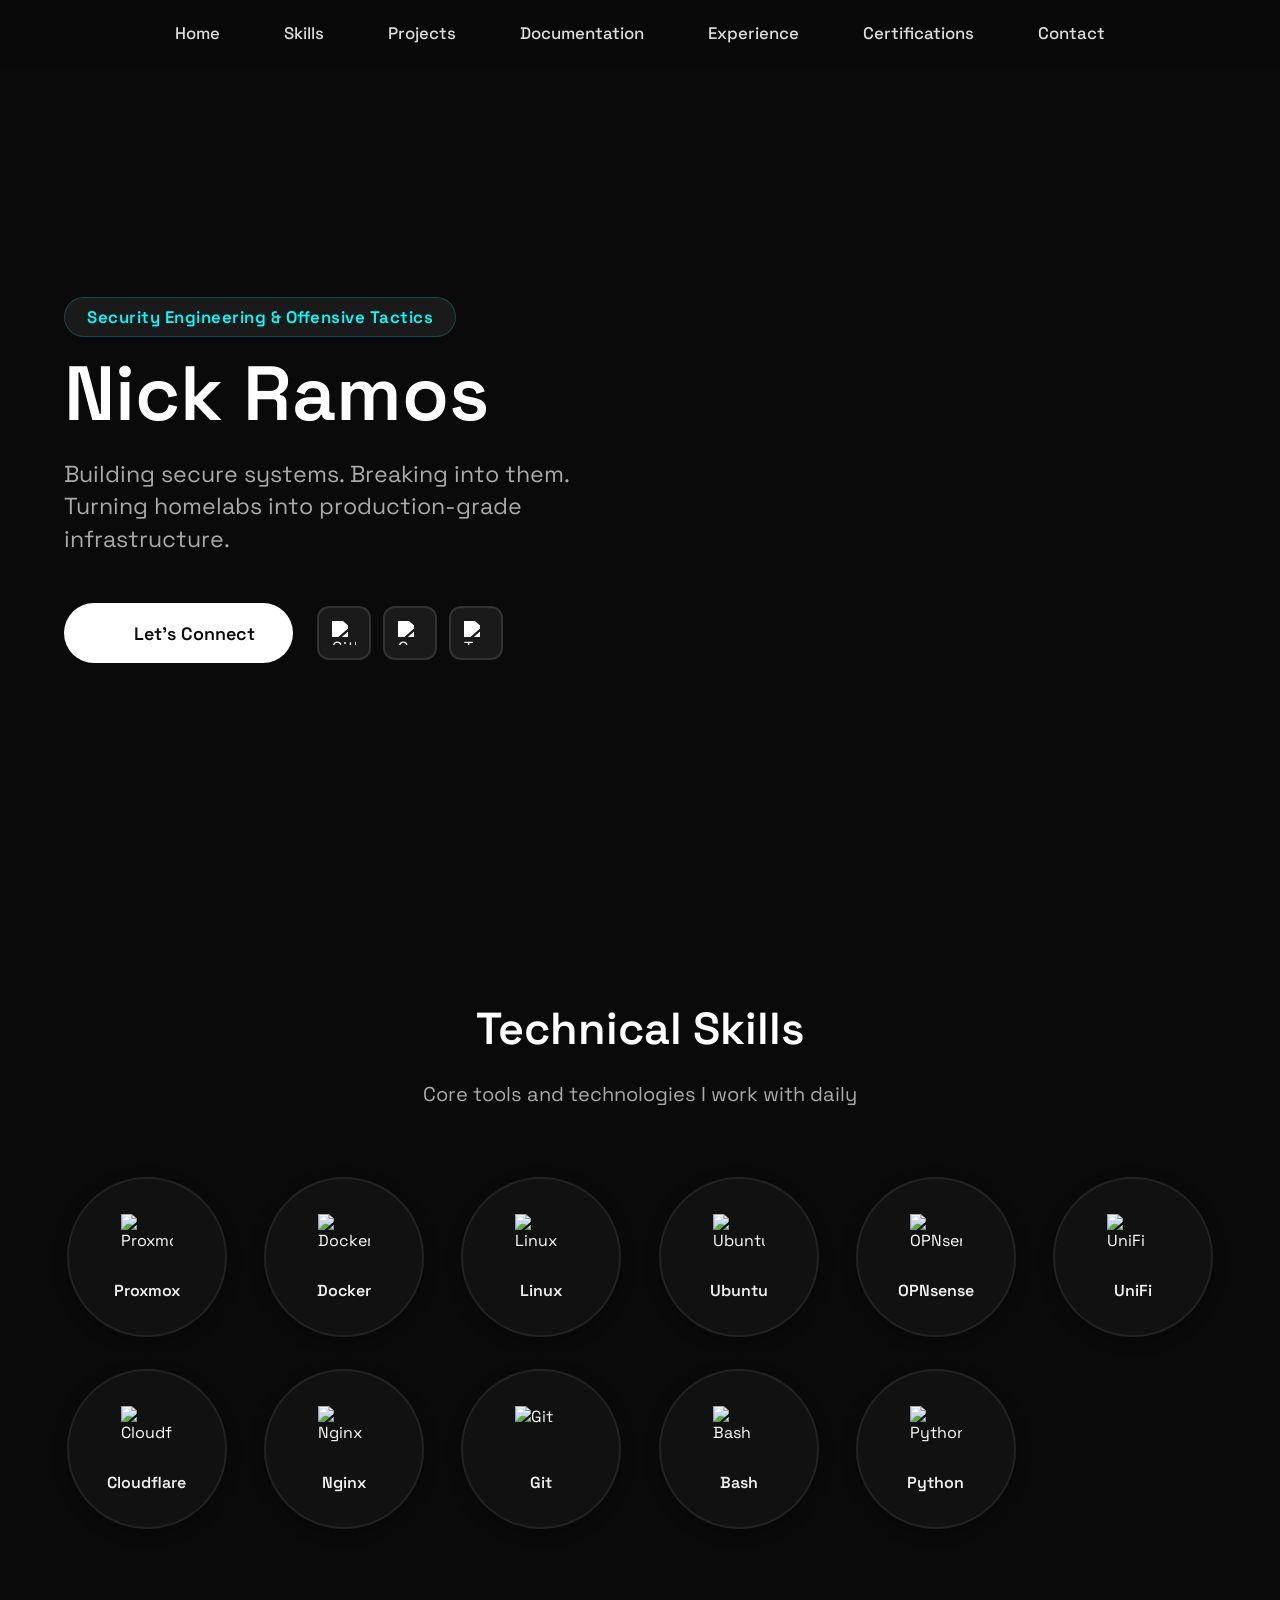
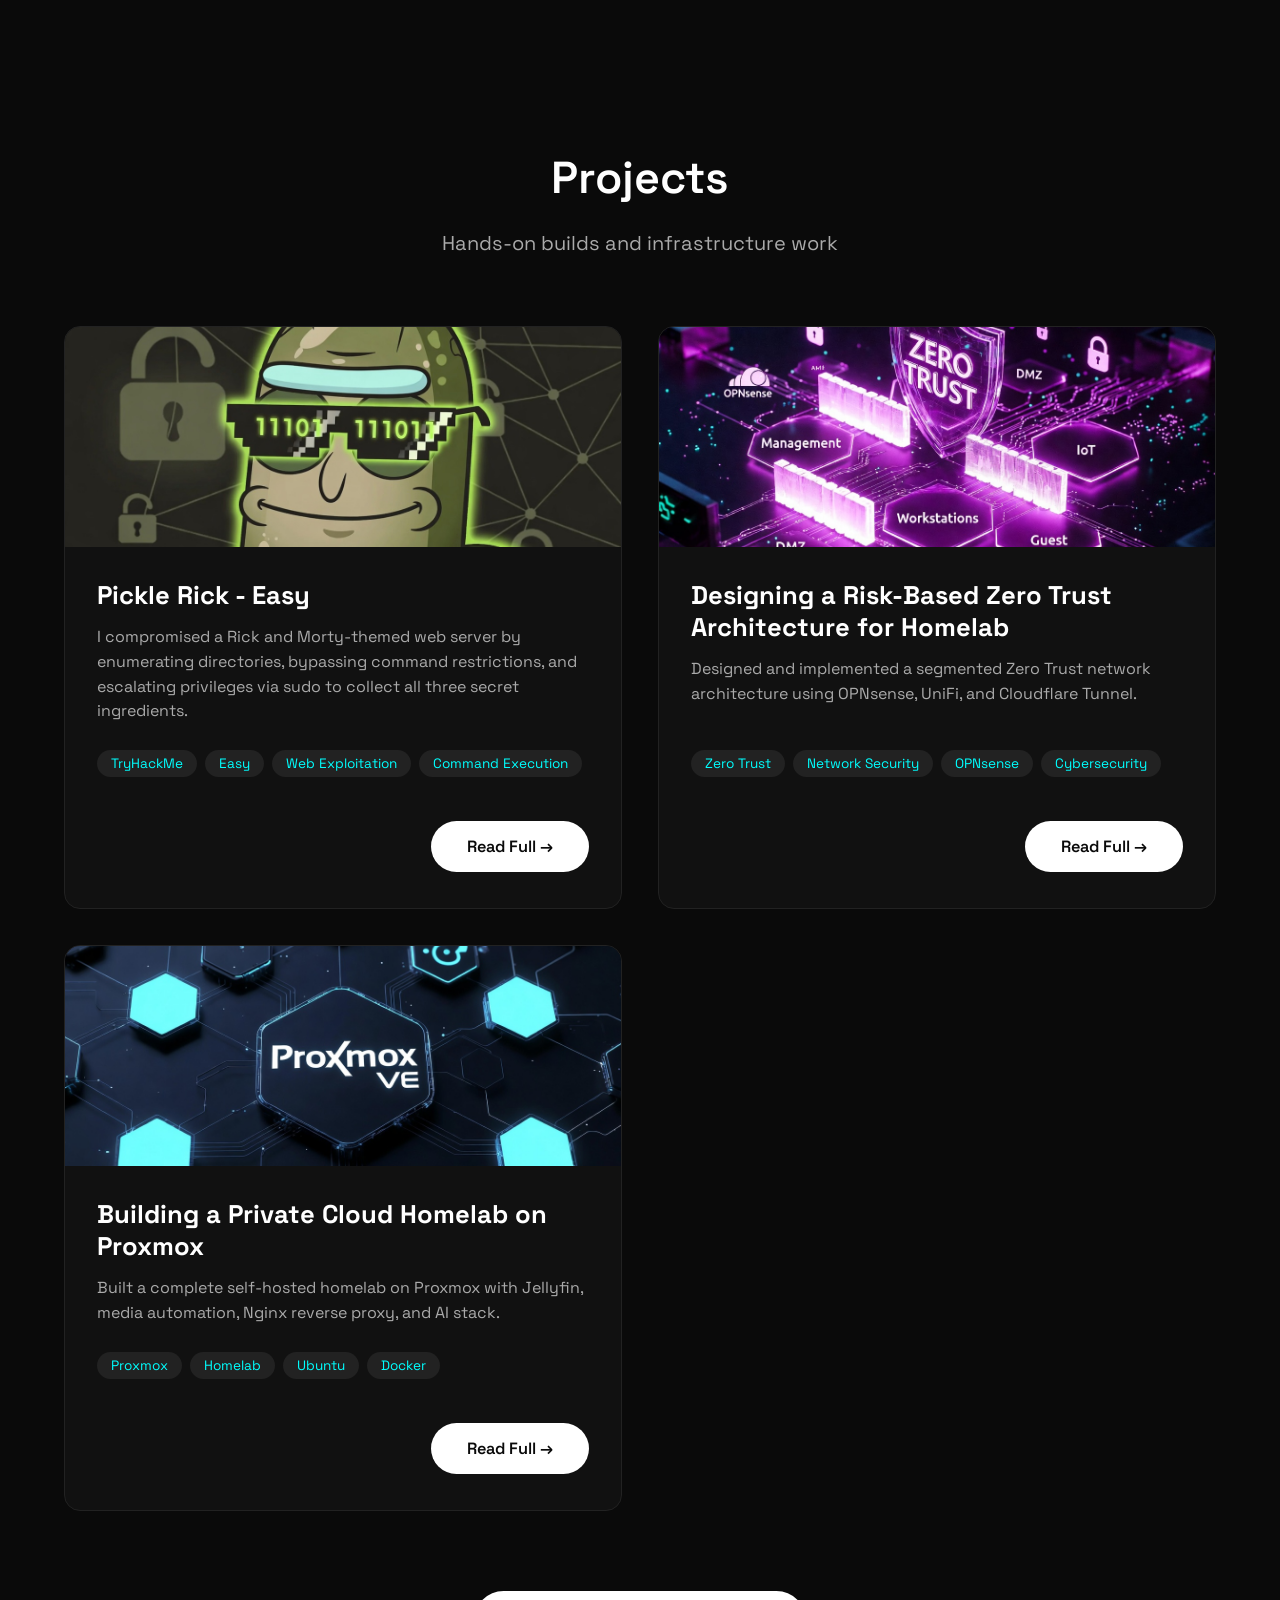
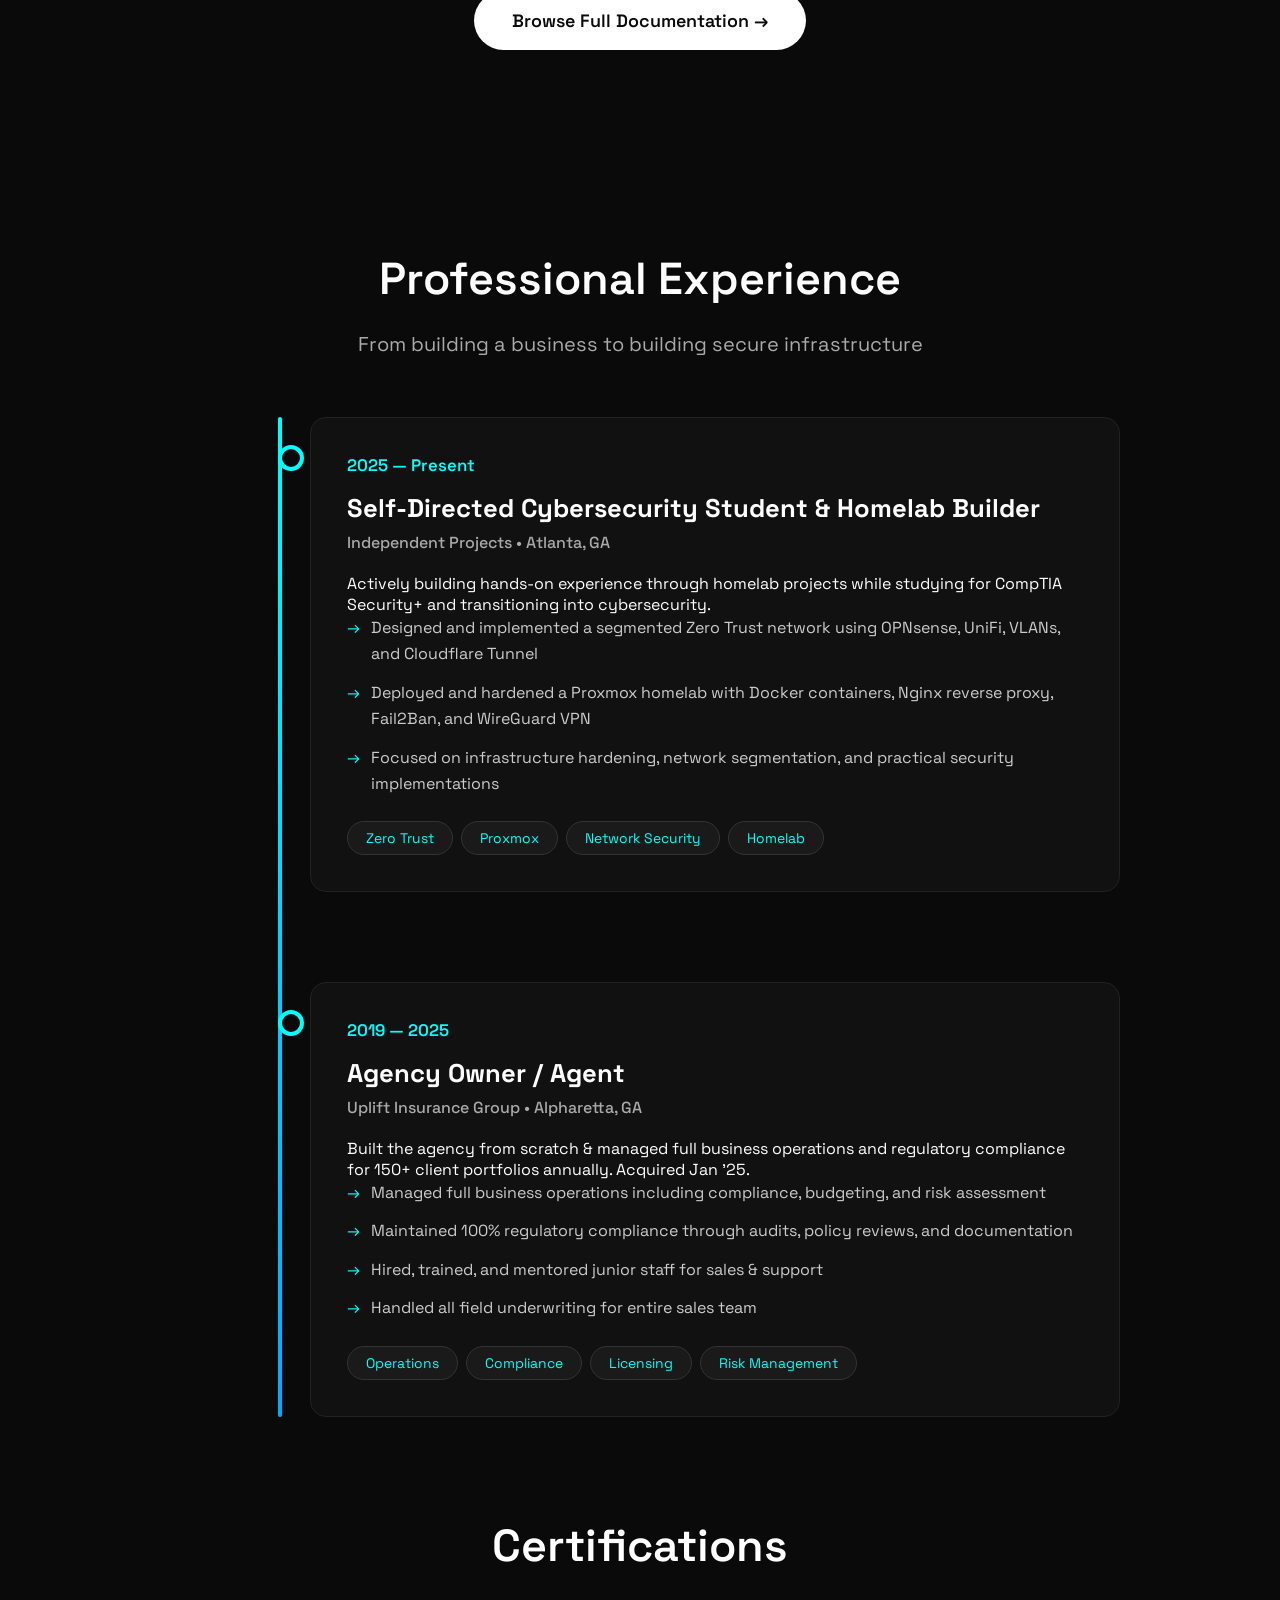
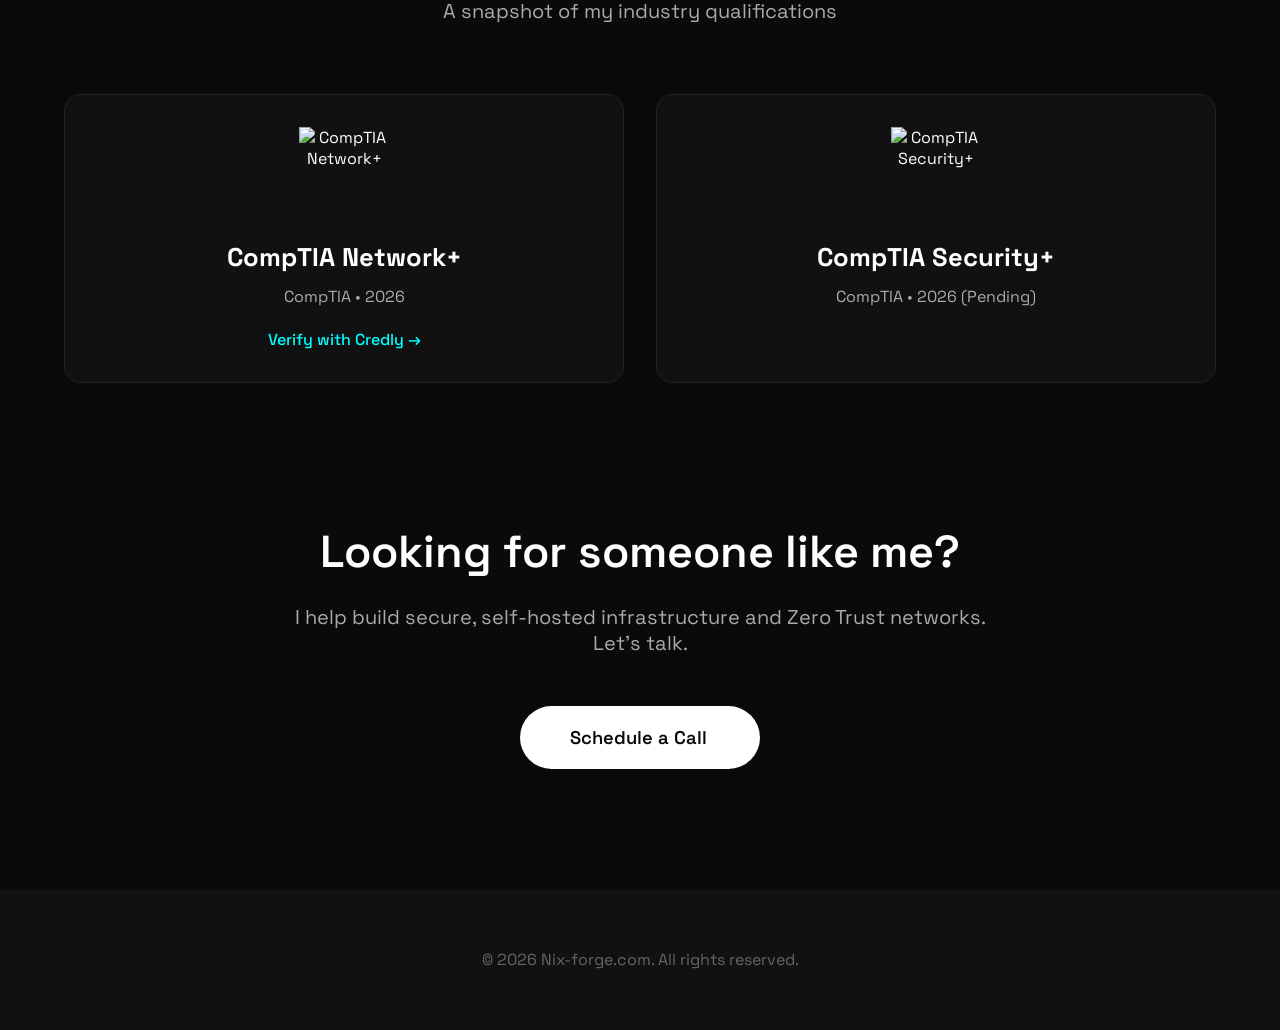
==== commit 23b52e39: "Updated navbar from fixed to dynamic for central control/design" ====
--- a/index.html
+++ b/index.html
@@ -19,21 +19,12 @@
     </head>
     <body>
         <!-- Navigation -->
-        <nav id="navbar" role="navigation" aria-label="Main navigation">
+        <nav id="navbar">
             <div class="container">
-                <ul class="nav-links">
-                    <li><a href="#hero">Home</a></li>
-                    <li><a href="#skills">Skills</a></li>
-                    <li><a href="#projects">Projects</a></li>
-                    <li><a href="#experience">Experience</a></li>
-                    <li><a href="#certifications">Certifications</a></li>
-                    <li><a href="#contact">Contact</a></li>
-                </ul>
+                <ul class="nav-links"></ul>   <!-- ← Keep this empty ul -->
 
                 <div class="hamburger">
-                    <span></span>
-                    <span></span>
-                    <span></span>
+                    <span></span><span></span><span></span>
                 </div>
             </div>
         </nav>
@@ -59,10 +50,10 @@
                             <a href="https://github.com/nickramos12" target="_blank" class="icon-btn" title="GitHub">
                                 <img src="https://cdn.jsdelivr.net/gh/devicons/devicon@latest/icons/github/github-original.svg" alt="GitHub" class="btn-icon">
                             </a>
-                            <a href="https://www.codewars.com/users/nickramos12" target="_blank" class="icon-btn" title="Codewars">
+                            <a href="https://www.codewars.com/users/nickramos" target="_blank" class="icon-btn" title="Codewars">
                                 <img src="https://cdn.jsdelivr.net/gh/simple-icons/simple-icons@latest/icons/codewars.svg" alt="Codewars" class="btn-icon">
                             </a>
-                            <a href="https://tryhackme.com/p/NicktheRipper" target="_blank" class="icon-btn" title="TryHackMe">
+                            <a href="https://tryhackme.com/p/nickramos" target="_blank" class="icon-btn" title="TryHackMe">
                                 <img src="https://raw.githubusercontent.com/homarr-labs/dashboard-icons/main/svg/tryhackme.svg" alt="TryHackMe" class="btn-icon">
                             </a>
                         </div>
--- a/style.css
+++ b/style.css
@@ -264,6 +264,8 @@
     grid-template-columns: repeat(auto-fit, minmax(380px, 1fr));
     gap: 36px;
     padding: 20px 0;
+    max-width: 100%;
+    margin: 0 auto;
 }
 
 /* Only one override needed */
@@ -282,7 +284,7 @@
     border: 1px solid #222;
     height: 100%;
     display: flex;
-    flex-direction: column;        /* Back to vertical layout */
+    flex-direction: column;
 }
 
 .project-card:hover {
--- a/style.css
+++ b/style.css
@@ -264,6 +264,8 @@
     grid-template-columns: repeat(auto-fit, minmax(380px, 1fr));
     gap: 36px;
     padding: 20px 0;
+    max-width: 100%;
+    margin: 0 auto;
 }
 
 /* Only one override needed */
@@ -282,7 +284,7 @@
     border: 1px solid #222;
     height: 100%;
     display: flex;
-    flex-direction: column;        /* Back to vertical layout */
+    flex-direction: column;
 }
 
 .project-card:hover {
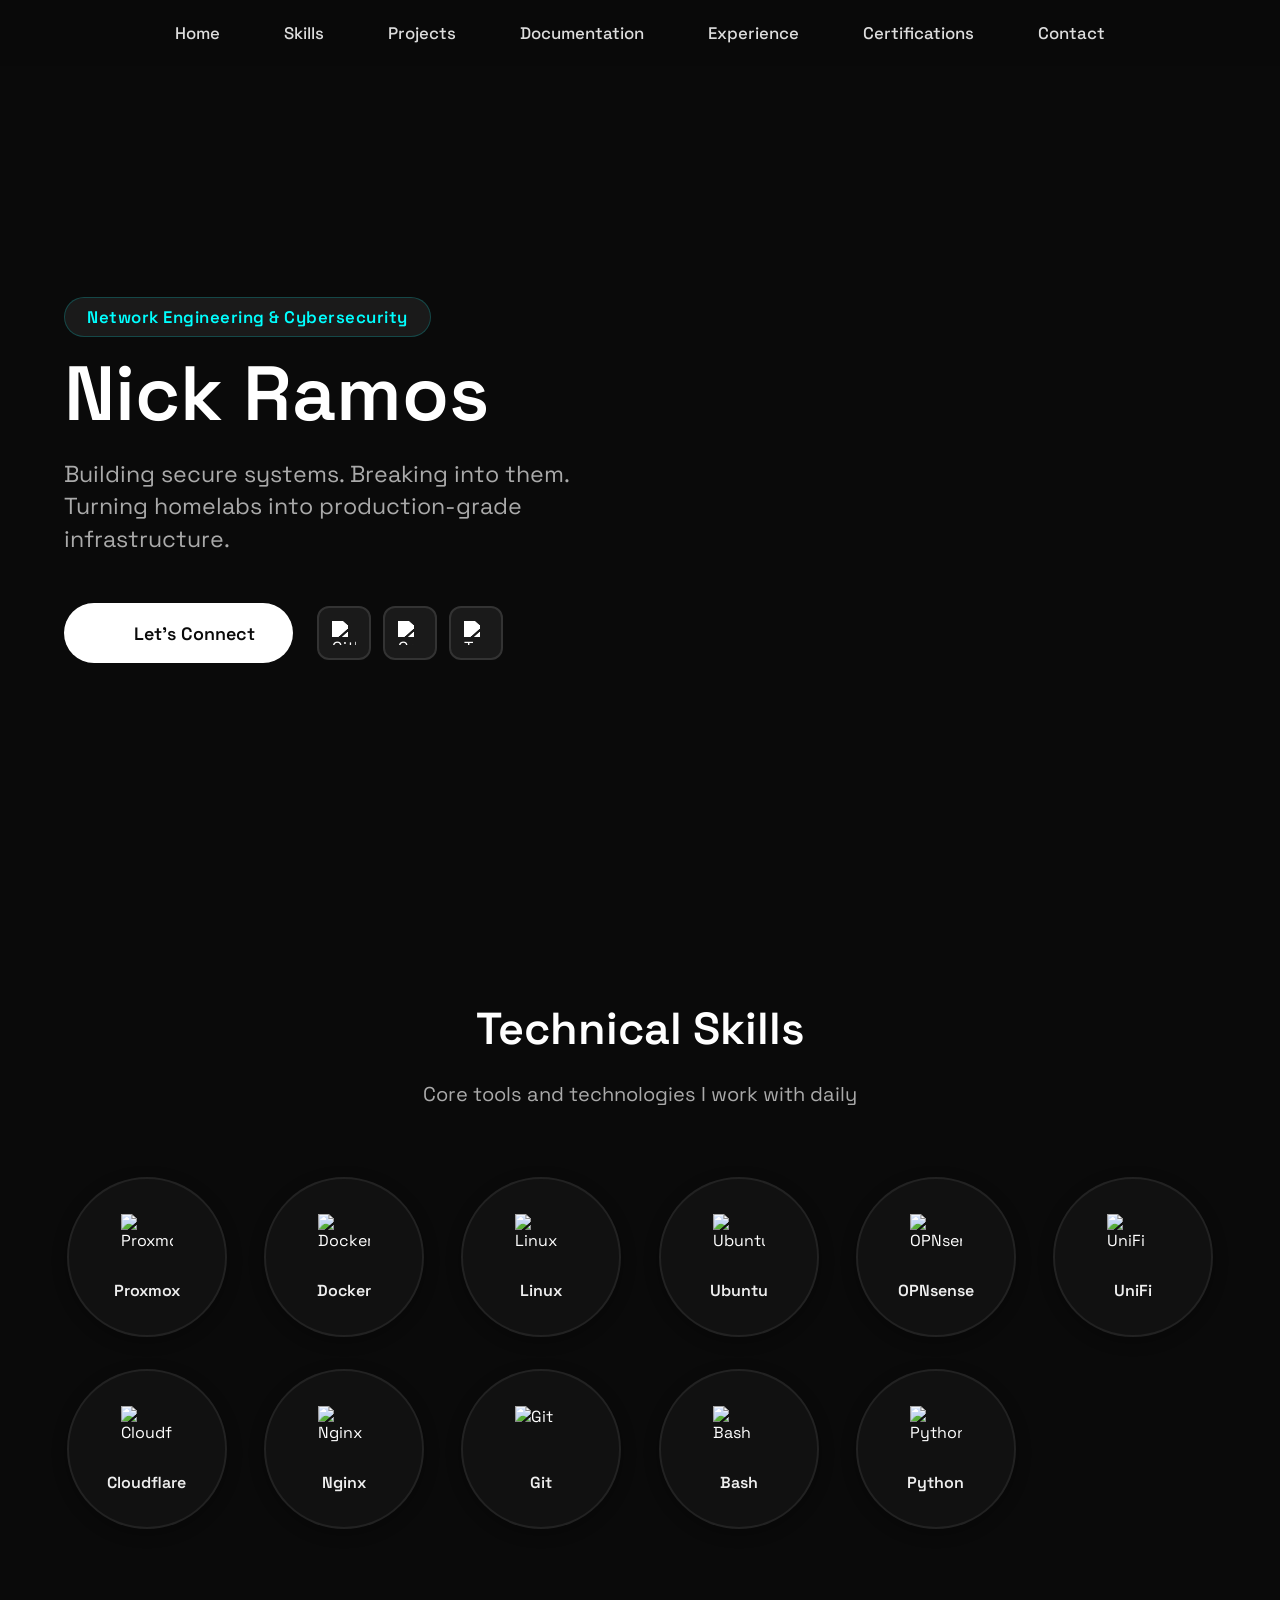
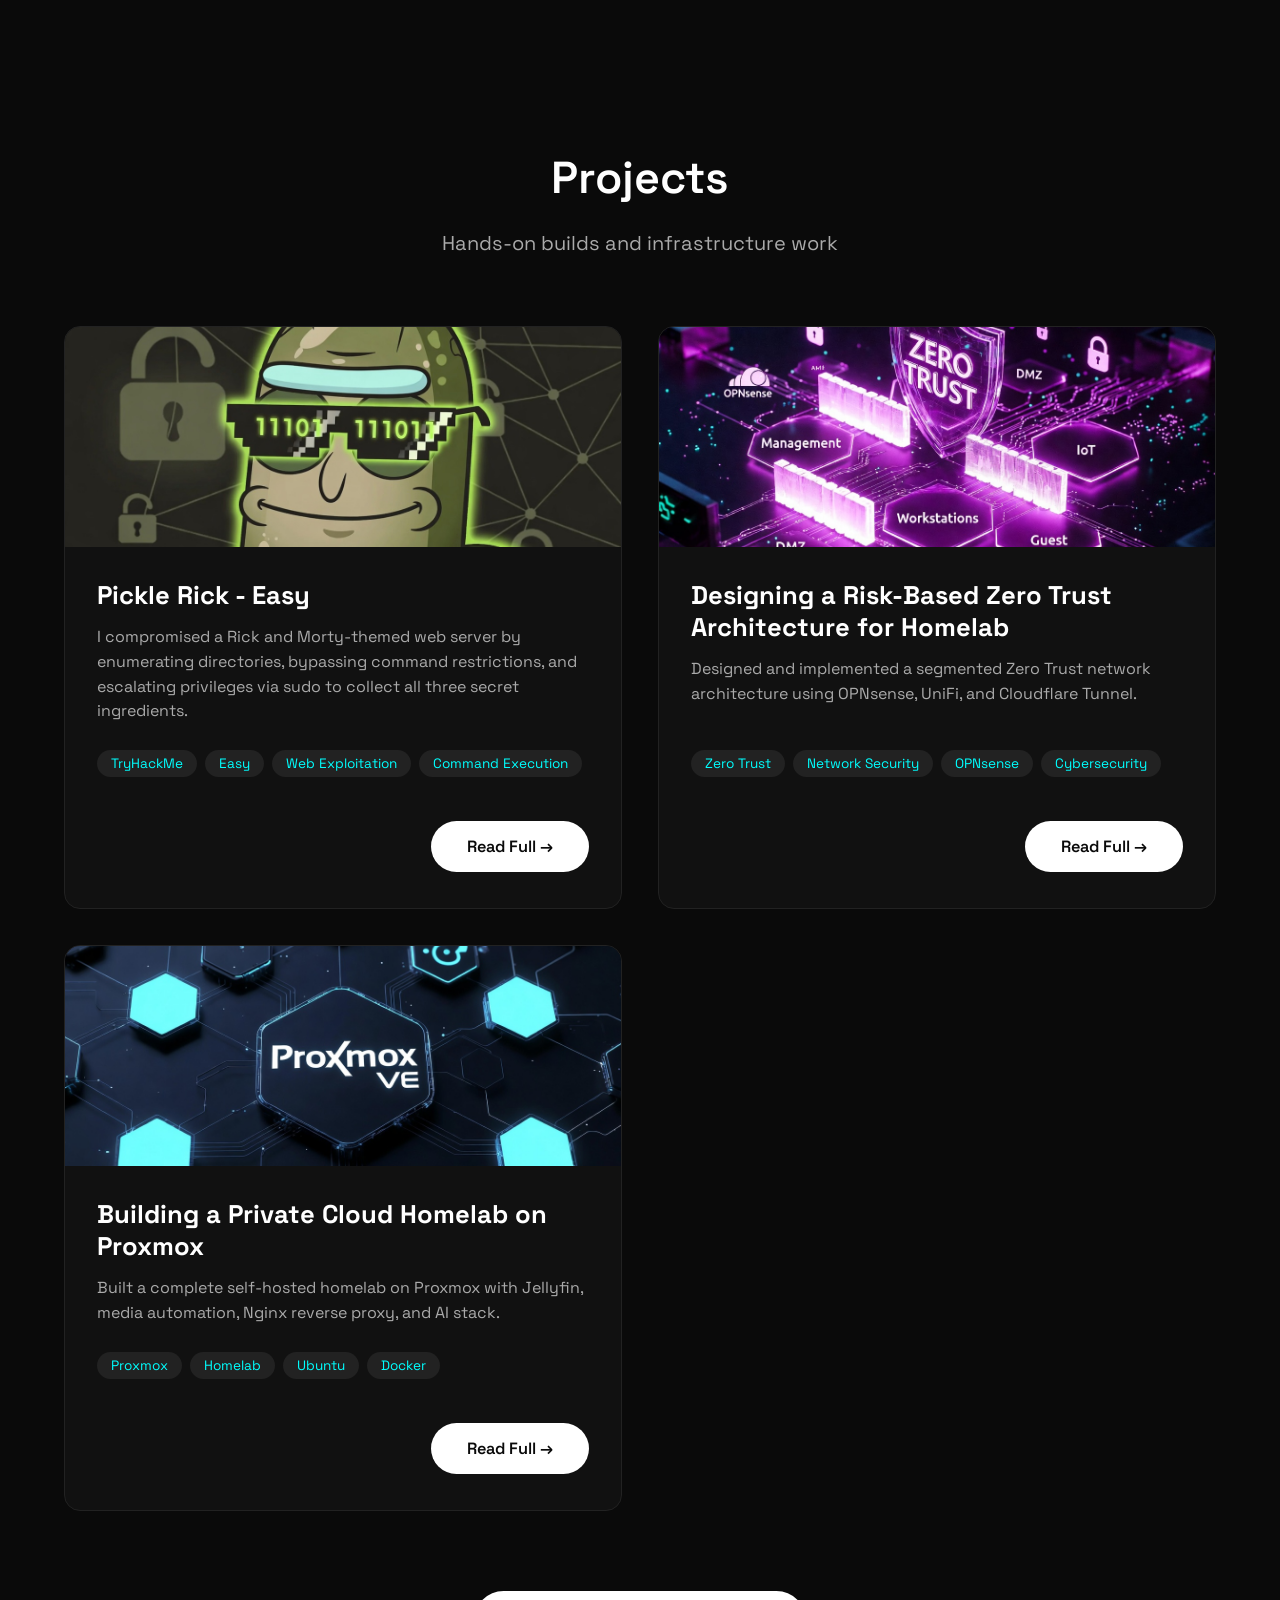
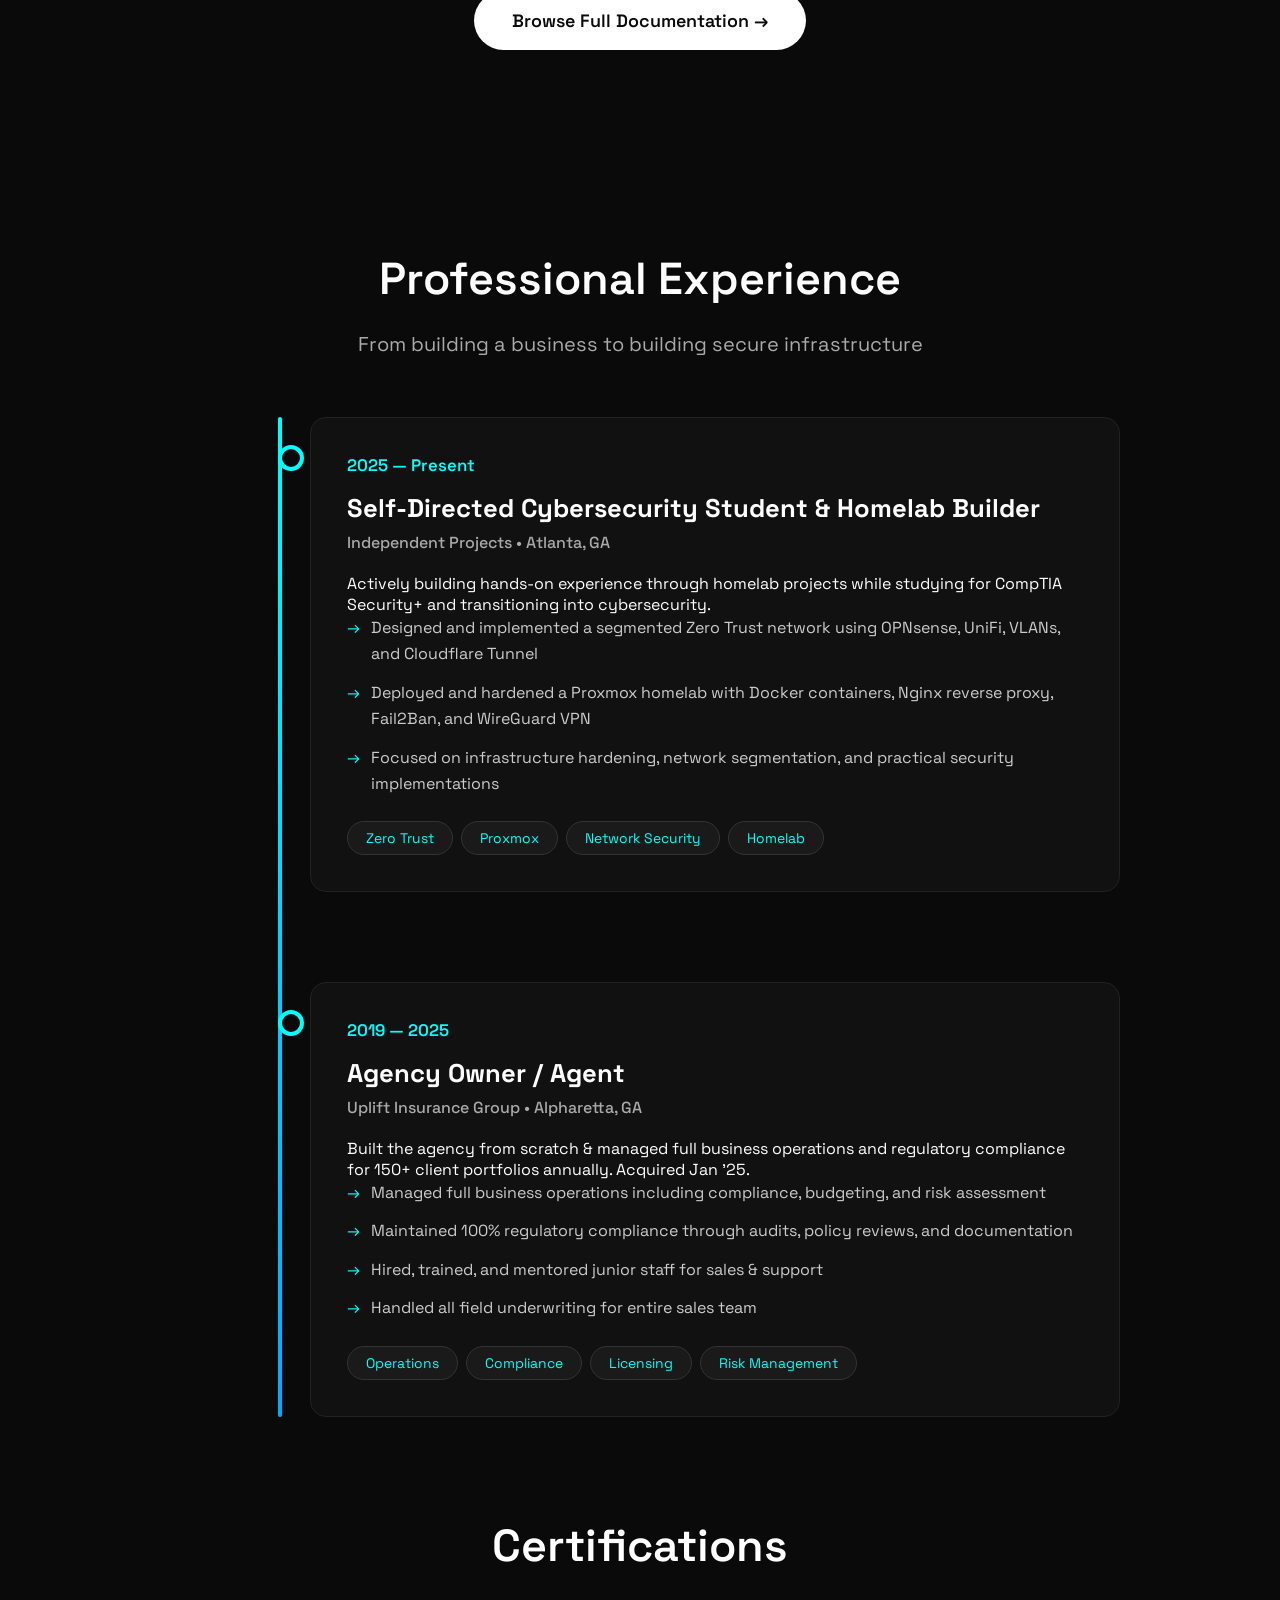
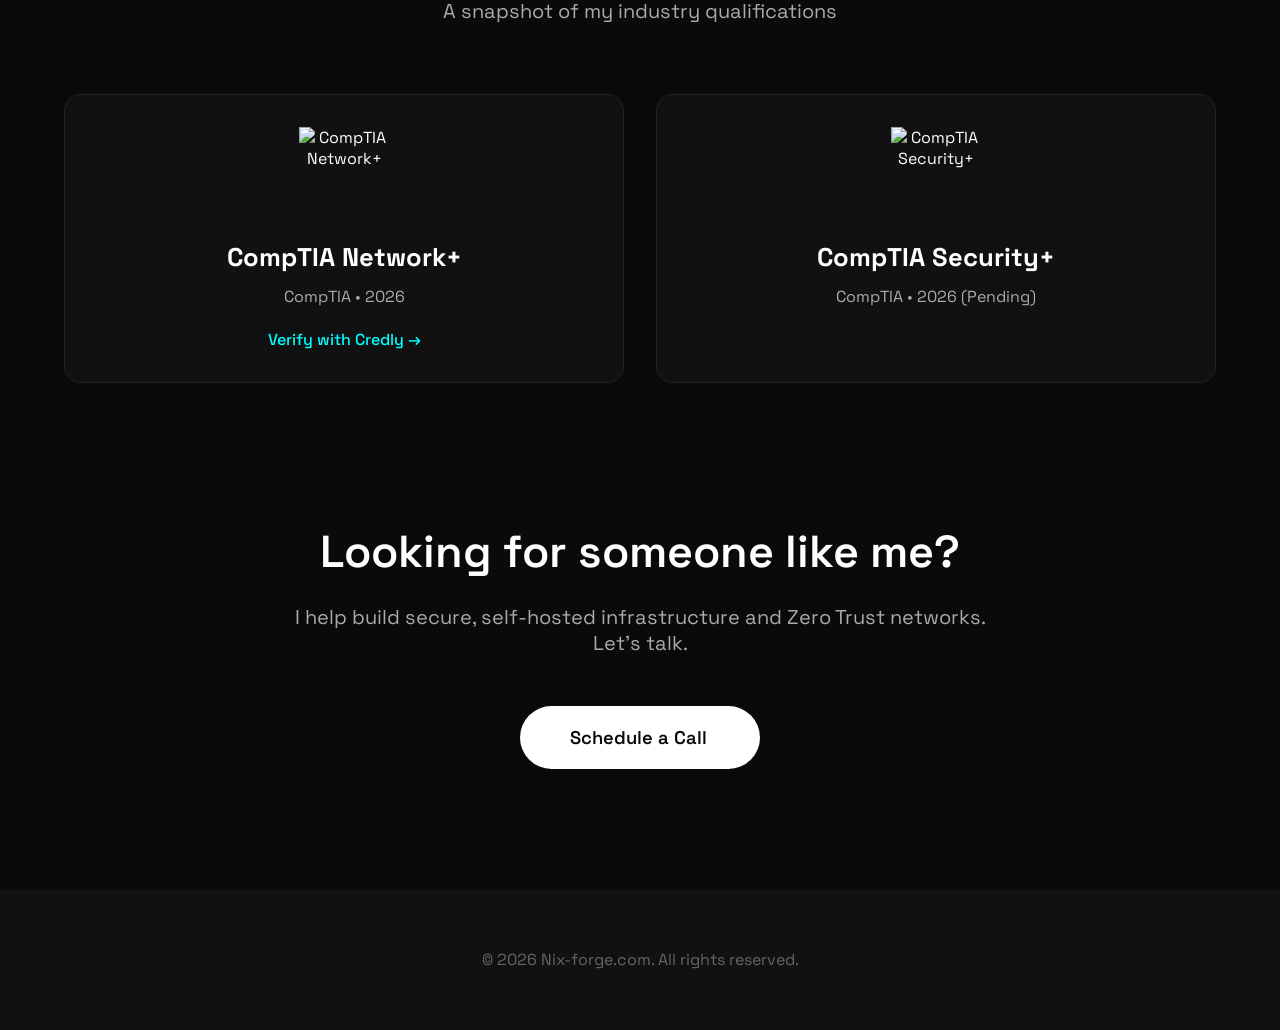
==== commit 1a30925d: "Added meta properties for better social sharing" ====
--- a/index.html
+++ b/index.html
@@ -6,13 +6,27 @@
         <meta name="description" content="Nick Ramos - Network Engineering & Cybersecurity | Zero Trust, Proxmox homelab, OPNsense, self-hosted infrastructure.">
         <title>Nick Ramos - Network Engineering & Cybersecurity</title>
     
+        <!-- Open Graph / Social Sharing -->
+        <meta property="og:title" content="Nick Ramos - Network Engineering & Cybersecurity">
+        <meta property="og:description" content="Zero Trust homelab, Proxmox, OPNsense, self-hosted infrastructure & practical cybersecurity projects.">
+        <meta property="og:image" content="https://nick-ramos.com/assets/web-images/home-og.jpg">
+        <meta property="og:url" content="https://nick-ramos.com">
+        <meta property="og:type" content="website">
+        <meta property="og:site_name" content="Nick Ramos">
+    
+        <!-- Twitter Cards -->
+        <meta name="twitter:card" content="summary_large_image">
+        <meta name="twitter:title" content="Nick Ramos - Network Engineering & Cybersecurity">
+        <meta name="twitter:description" content="Zero Trust homelab, Proxmox, OPNsense, self-hosted infrastructure & practical cybersecurity projects.">
+        <meta name="twitter:image" content="https://nick-ramos.com/assets/web-images/home-og.jpg">
+    
         <link rel="preload" href="style.css" as="style">
         <link rel="stylesheet" href="style.css">
     
         <link rel="preload" href="https://fonts.googleapis.com/css2?family=Inter:wght@400;500;600&family=Space+Grotesk:wght@500;600&display=swap" as="style">
         <link rel="stylesheet" href="https://fonts.googleapis.com/css2?family=Inter:wght@400;500;600&family=Space+Grotesk:wght@500;600&display=swap">
         <link rel="preload" href="script.js" as="script">
-        
+    
         <link rel="icon" type="image/x-icon" href="favicon.ico">
         <link rel="apple-touch-icon" sizes="180x180" href="apple-touch-icon.png">
         <link rel="manifest" href="site.webmanifest">
@@ -21,7 +35,7 @@
         <!-- Navigation -->
         <nav id="navbar">
             <div class="container">
-                <ul class="nav-links"></ul>   <!-- ← Keep this empty ul -->
+                <ul class="nav-links"></ul>
 
                 <div class="hamburger">
                     <span></span><span></span><span></span>
@@ -34,7 +48,7 @@
             <div class="container hero-grid">
                 <!-- Left: Text Content -->
                 <div class="hero-text">
-                    <span class="hero-tag">Security Engineering & Offensive Tactics</span>
+                    <span class="hero-tag">Network Engineering & Cybersecurity</span>
                     <h1 class="hero-title">Nick Ramos</h1>
                     <p class="hero-subtitle">Building secure systems. Breaking into them. Turning homelabs into production-grade infrastructure.</p>
 
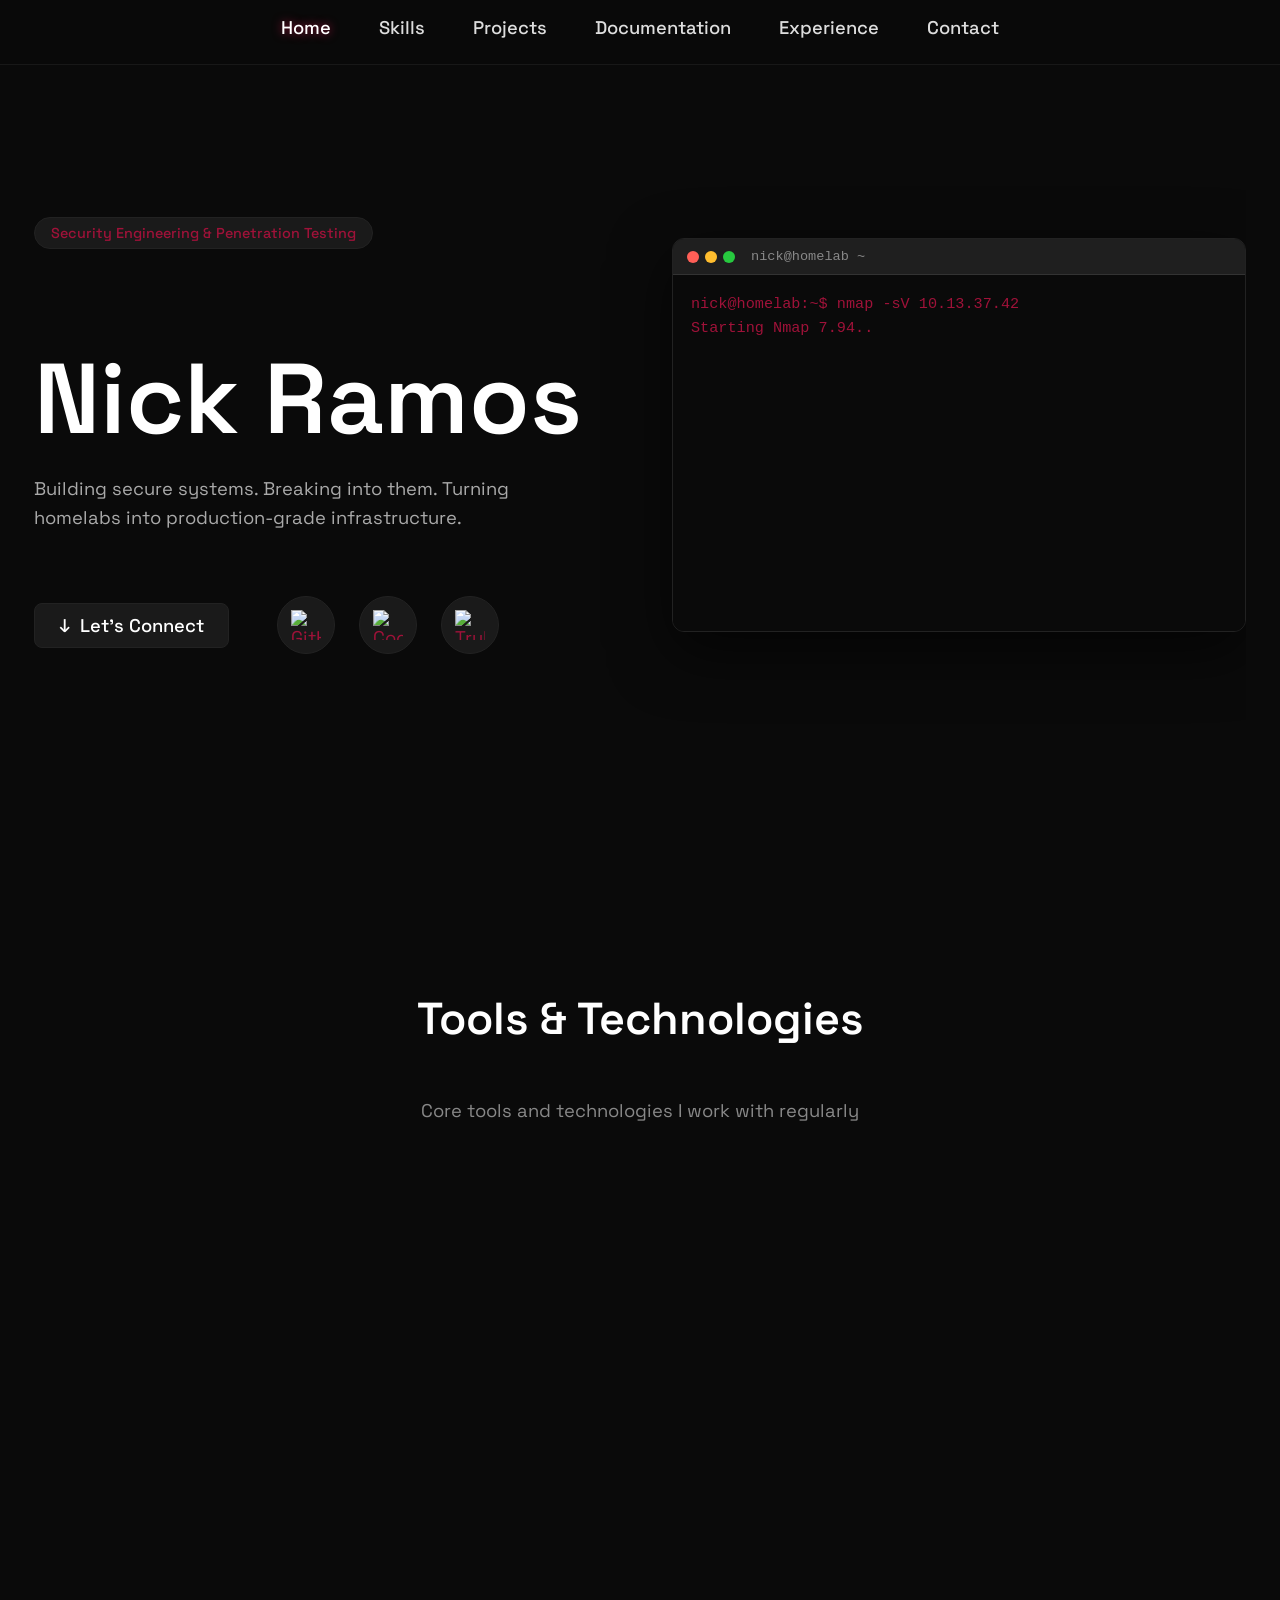
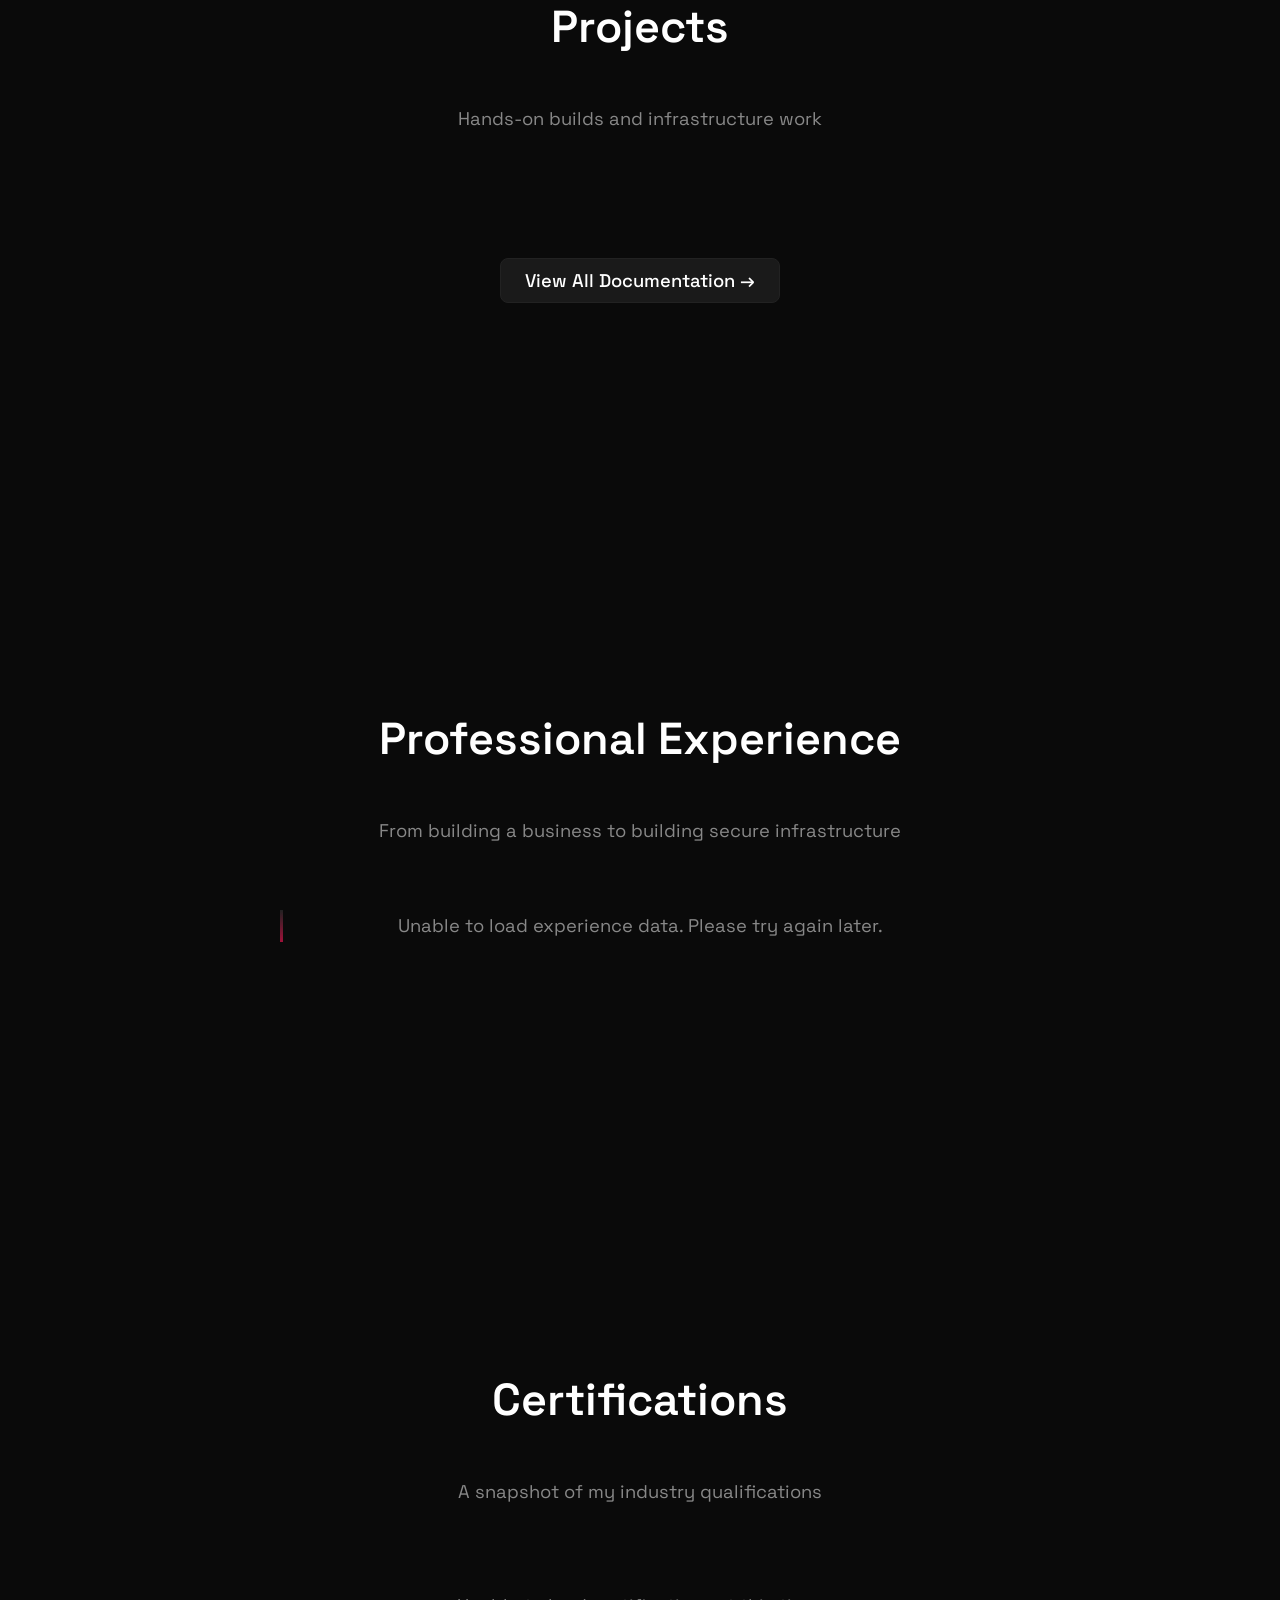
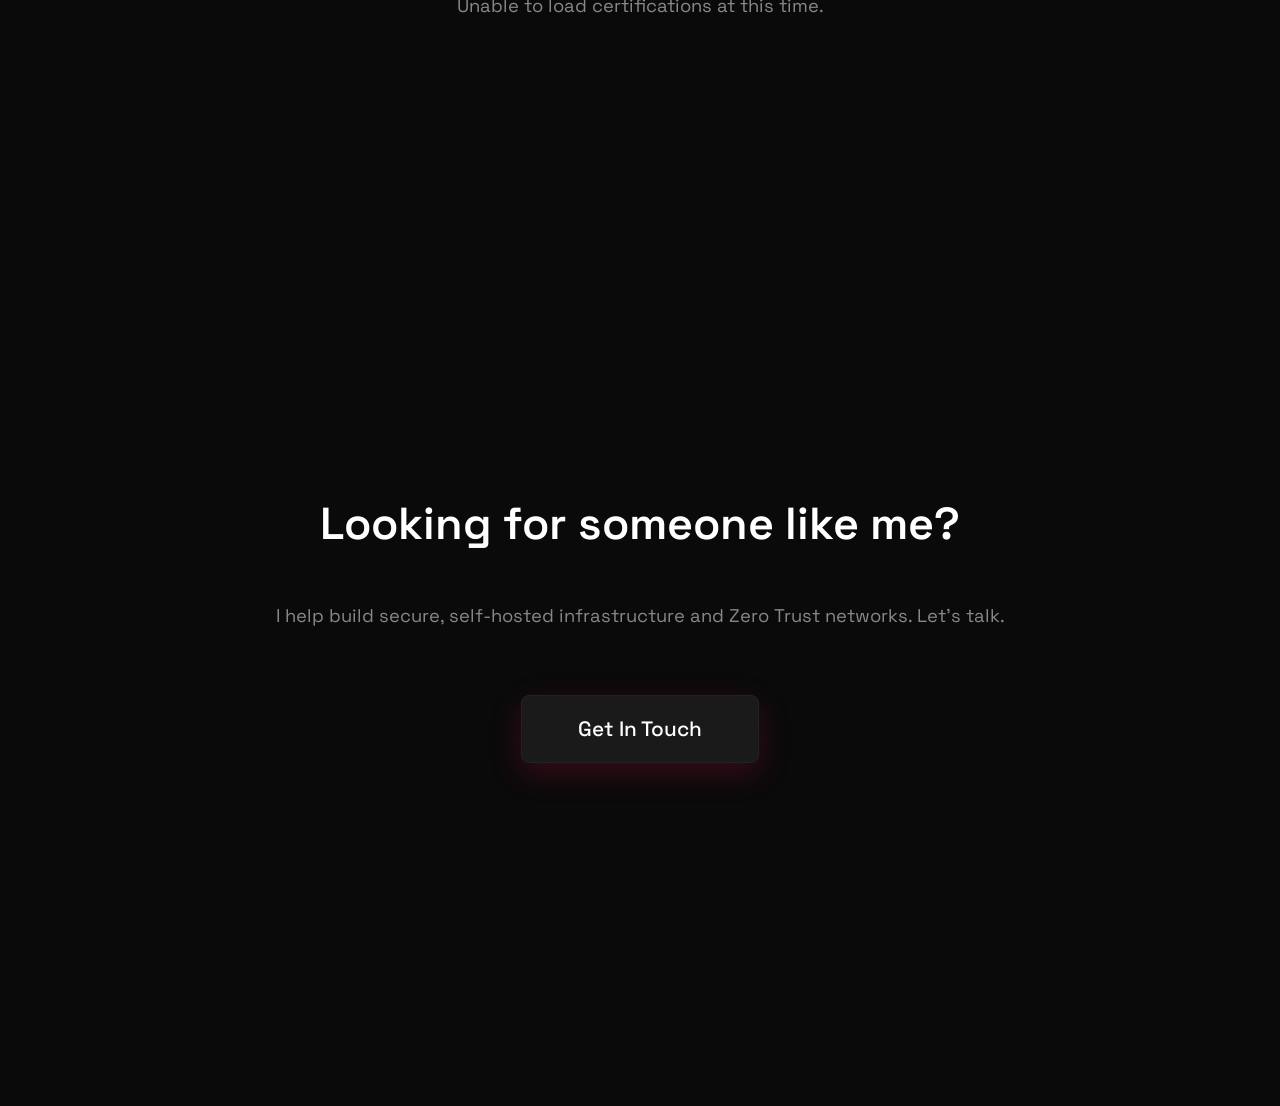
==== commit 1b17b42e: "portfolio v2.0.0 launch: major update to design, functionality, structure, including the addition of" ====
--- a/index.html
+++ b/index.html
@@ -1,202 +1,158 @@
 ﻿<!DOCTYPE html>
 <html lang="en">
-    <head>
-        <meta charset="UTF-8">
-        <meta name="viewport" content="width=device-width, initial-scale=1.0">
-        <meta name="description" content="Nick Ramos - Network Engineering & Cybersecurity | Zero Trust, Proxmox homelab, OPNsense, self-hosted infrastructure.">
-        <title>Nick Ramos - Network Engineering & Cybersecurity</title>
+<head>
+    <meta charset="UTF-8">
+    <meta name="viewport" content="width=device-width, initial-scale=1.0">
+
+    <title>Cybersecurity Portfolio | Nick Ramos</title>
+    <meta name="description" content="Technical projects, labs, and writeups by Nick Ramos - Security Engineering & Ethical Hacking">
+
+    <!-- Google Fonts -->
+    <link rel="preconnect" href="https://fonts.googleapis.com">
+    <link rel="preconnect" href="https://fonts.gstatic.com" crossorigin>
+    <link href="https://fonts.googleapis.com/css2?family=Space+Grotesk:wght@400;500;600&amp;family=Inter:wght@400;500;600&amp;display=swap" rel="stylesheet">
+
+    <link rel="stylesheet" href="/style.css">
     
-        <!-- Open Graph / Social Sharing -->
-        <meta property="og:title" content="Nick Ramos - Network Engineering & Cybersecurity">
-        <meta property="og:description" content="Zero Trust homelab, Proxmox, OPNsense, self-hosted infrastructure & practical cybersecurity projects.">
-        <meta property="og:image" content="https://nick-ramos.com/assets/web-images/home-og.jpg">
-        <meta property="og:url" content="https://nick-ramos.com">
-        <meta property="og:type" content="website">
-        <meta property="og:site_name" content="Nick Ramos">
+</head>
+<body>
+<!-- Header Navbar -->
+<header class="site-header">
+    <div class="container">
+        <nav id="navbar">
+            <ul class="nav-links"></ul>
+        </nav>
+    </div>
+</header>
+
+<!-- Floating Mobile Button -->
+<button id="floating-menu-btn" class="floating-btn">☰</button>
+
+
+<!-- Main Content -->
+<main class="main-content">
     
-        <!-- Twitter Cards -->
-        <meta name="twitter:card" content="summary_large_image">
-        <meta name="twitter:title" content="Nick Ramos - Network Engineering & Cybersecurity">
-        <meta name="twitter:description" content="Zero Trust homelab, Proxmox, OPNsense, self-hosted infrastructure & practical cybersecurity projects.">
-        <meta name="twitter:image" content="https://nick-ramos.com/assets/web-images/home-og.jpg">
     
-        <link rel="preload" href="style.css" as="style">
-        <link rel="stylesheet" href="style.css">
-    
-        <link rel="preload" href="https://fonts.googleapis.com/css2?family=Inter:wght@400;500;600&family=Space+Grotesk:wght@500;600&display=swap" as="style">
-        <link rel="stylesheet" href="https://fonts.googleapis.com/css2?family=Inter:wght@400;500;600&family=Space+Grotesk:wght@500;600&display=swap">
-        <link rel="preload" href="script.js" as="script">
-    
-        <link rel="icon" type="image/x-icon" href="favicon.ico">
-        <link rel="apple-touch-icon" sizes="180x180" href="apple-touch-icon.png">
-        <link rel="manifest" href="site.webmanifest">
-    </head>
-    <body>
-        <!-- Navigation -->
-        <nav id="navbar">
-            <div class="container">
-                <ul class="nav-links"></ul>
+    <!-- Hero Section --------------------------------------->
+    <section id="hero">
+        <div class="container hero-grid">
 
-                <div class="hamburger">
-                    <span></span><span></span><span></span>
+            <!-- Left: Text Content -->
+            <div class="hero-text">
+                <span class="hero-tag">Security Engineering & Penetration Testing</span>
+                <h1 class="hero-title">Nick Ramos</h1>
+                <p class="hero-subtitle">
+                    Building secure systems. Breaking into them. Turning homelabs into production-grade infrastructure.
+                </p>
+
+                <div class="hero-buttons">
+                    <a href="#contact" class="btn main-cta">
+                        <span class="btn-icon">↓</span>
+                        Let's Connect
+                    </a>
+
+                    <div class="social-buttons">
+                        <a href="https://github.com/nickramos12" target="_blank" class="icon-btn" title="GitHub">
+                            <img src="https://cdn.jsdelivr.net/gh/devicons/devicon@latest/icons/github/github-original.svg" alt="GitHub">
+                        </a>
+                        <a href="https://www.codewars.com/users/nickramos" target="_blank" class="icon-btn" title="Codewars">
+                            <img src="https://cdn.jsdelivr.net/gh/simple-icons/simple-icons@latest/icons/codewars.svg" alt="Codewars">
+                        </a>
+                        <a href="https://tryhackme.com/p/nickramos" target="_blank" class="icon-btn" title="TryHackMe">
+                            <img src="https://raw.githubusercontent.com/homarr-labs/dashboard-icons/main/svg/tryhackme.svg" alt="TryHackMe">
+                        </a>
+                    </div>
                 </div>
             </div>
-        </nav>
 
-        <!-- Hero Section -->
-        <section id="hero">
-            <div class="container hero-grid">
-                <!-- Left: Text Content -->
-                <div class="hero-text">
-                    <span class="hero-tag">Network Engineering & Cybersecurity</span>
-                    <h1 class="hero-title">Nick Ramos</h1>
-                    <p class="hero-subtitle">Building secure systems. Breaking into them. Turning homelabs into production-grade infrastructure.</p>
-
-                    <div class="hero-buttons">
-                        <!-- Main CTA Button -->
-                        <a href="#contact" class="btn main-cta">
-                            <span class="btn-icon">↓</span>
-                            Let's Connect
-                        </a>
-
-                        <!-- Social/Profile Icon Buttons -->
-                        <div class="social-buttons">
-                            <a href="https://github.com/nickramos12" target="_blank" class="icon-btn" title="GitHub">
-                                <img src="https://cdn.jsdelivr.net/gh/devicons/devicon@latest/icons/github/github-original.svg" alt="GitHub" class="btn-icon">
-                            </a>
-                            <a href="https://www.codewars.com/users/nickramos" target="_blank" class="icon-btn" title="Codewars">
-                                <img src="https://cdn.jsdelivr.net/gh/simple-icons/simple-icons@latest/icons/codewars.svg" alt="Codewars" class="btn-icon">
-                            </a>
-                            <a href="https://tryhackme.com/p/nickramos" target="_blank" class="icon-btn" title="TryHackMe">
-                                <img src="https://raw.githubusercontent.com/homarr-labs/dashboard-icons/main/svg/tryhackme.svg" alt="TryHackMe" class="btn-icon">
-                            </a>
+            <!-- Right: Hero Visual -->
+            <div class="hero-visual" aria-hidden="true">
+                <div class="terminal-window">
+                    <div class="terminal-header">
+                        <div class="terminal-dots">
+                            <span class="dot red"></span>
+                            <span class="dot yellow"></span>
+                            <span class="dot green"></span>
                         </div>
+                        <div class="terminal-title">nick@homelab ~</div>
+                    </div>
+                    <div class="terminal-body" id="terminal-body">
+                        <!-- JS will fill this -->
                     </div>
                 </div>
+            </div>
+        </div>
+    </section>
 
-                <!-- Right: Hero Visual -->
-                <div class="hero-visual" aria-hidden="true">
-                    <!-- Cool visual / animation will go here -->
-                </div>
+
+    <!-- Tools & Technologies ------------------------------->
+    <section id="tools">
+        <div class="container">
+            <h2 class="section-title">Tools & Technologies</h2>
+            <p class="section-subtitle">Core tools and technologies I work with regularly</p>
+
+            <div class="skills-grid" id="skills-grid">
+                <!-- Populated by JS -->
             </div>
-        </section>
+        </div>
+    </section>
 
-        <!-- Skills -->
-        <section id="skills">
-            <div class="container">
-                <h2 class="section-title">Technical Skills</h2>
-                <p class="section-subtitle">Core tools and technologies I work with daily</p>
-                <div class="skills-grid" id="skills-grid">
-                    <!-- Populated by JS -->
-                </div>
+
+    <!-- Projects -------------------------------------------->
+    <section id="projects">
+        <div class="container">
+            <h2 class="section-title">Projects</h2>
+            <p class="section-subtitle">Hands-on builds and infrastructure work</p>
+
+            <div class="projects-grid" id="projects-grid">
+                <!-- Populated by JS -->
             </div>
-        </section>
 
-        <!-- Projects -->
-        <section id="projects">
-            <div class="container">
-                <h2 class="section-title">Projects</h2>
-                <p class="section-subtitle">Hands-on builds and infrastructure work</p>
-                <div class="projects-grid" id="projects-grid">
-                </div>
-                <div style="text-align: center; margin-top: 60px;">
-                    <a href="/documentation/index.html" class="btn main-cta">
-                        Browse Full Documentation →
-                    </a>
-                </div>
+            <div style="text-align: center; margin-top: 60px;">
+                <a href="/documentation/index.html" class="btn main-cta">View All Documentation →</a>
             </div>
-        </section>
+        </div>
+    </section>
 
-        <!-- Work Experience -->
-        <section id="experience">
-            <div class="container">
-                <h2 class="section-title">Professional Experience</h2>
-                <p class="section-subtitle">From building a business to building secure infrastructure</p>
 
-                <div class="timeline">
+    <!-- Experience ---------------------------------------->
+    <section id="experience">
+        <div class="container">
+            <h2 class="section-title">Professional Experience</h2>
+            <p class="section-subtitle">From building a business to building secure infrastructure</p>
 
-                    <!-- Most Recent -->
-                    <div class="timeline-item">
-                        <div class="timeline-content">
-                            <div class="timeline-date">2025 — Present</div>
-                            <div class="timeline-header">
-                                <h3>Self-Directed Cybersecurity Student & Homelab Builder</h3>
-                                <p class="company">Independent Projects • Atlanta, GA</p>
-                            </div>
-                            <p class="timeline-desc">Actively building hands-on experience through homelab projects while studying for CompTIA Security+ and transitioning into cybersecurity.</p>
-                            <ul class="experience-list">
-                                <li>Designed and implemented a segmented Zero Trust network using OPNsense, UniFi, VLANs, and Cloudflare Tunnel</li>
-                                <li>Deployed and hardened a Proxmox homelab with Docker containers, Nginx reverse proxy, Fail2Ban, and WireGuard VPN</li>
-                                <li>Focused on infrastructure hardening, network segmentation, and practical security implementations</li>
-                            </ul>
-                            <div class="timeline-tags">
-                                <span class="tag">Zero Trust</span>
-                                <span class="tag">Proxmox</span>
-                                <span class="tag">Network Security</span>
-                                <span class="tag">Homelab</span>
-                            </div>
-                        </div>
-                    </div>
+            <div class="timeline" id="experience-timeline">
+                <!-- Populated by JS or static -->
+            </div>
+        </div>
+    </section>
 
-                    <!-- Older Experience -->
-                    <div class="timeline-item">
-                        <div class="timeline-content">
-                            <div class="timeline-date">2019 — 2025</div>
-                            <div class="timeline-header">
-                                <h3>Agency Owner / Agent</h3>
-                                <p class="company">Uplift Insurance Group • Alpharetta, GA</p>
-                            </div>
-                            <p class="timeline-desc">Built the agency from scratch & managed full business operations and regulatory compliance for 150+ client portfolios annually. Acquired Jan '25.</p>
-                            <ul class="experience-list">
-                                <li>Managed full business operations including compliance, budgeting, and risk assessment</li>
-                                <li>Maintained 100% regulatory compliance through audits, policy reviews, and documentation</li>
-                                <li>Hired, trained, and mentored junior staff for sales & support</li>
-                                <li>Handled all field underwriting for entire sales team</li>
-                            </ul>
-                            <div class="timeline-tags">
-                                <span class="tag">Operations</span>
-                                <span class="tag">Compliance</span>
-                                <span class="tag">Licensing</span>
-                                <span class="tag">Risk Management</span>
-                            </div>
-                        </div>
-                    </div>
 
-                </div>
+    <!-- Certifications ------------------------------------>
+    <section id="certifications">
+        <div class="container">
+            <h2 class="section-title">Certifications</h2>
+            <p class="section-subtitle">A snapshot of my industry qualifications</p>
+            <div class="certifications-grid" id="certifications-grid">
+                <!-- Populated by JS -->
             </div>
-        </section>
+        </div>
+    </section>
 
-        <!-- Certifications -->
-        <section id="certifications">
-            <div class="container">
-                <h2 class="section-title">Certifications</h2>
-                <p class="section-subtitle">A snapshot of my industry qualifications</p>
-                <div class="certifications-grid" id="certifications-grid">
-                    <!-- Populated by JS -->
-                </div>
+
+    <!-- Contact -->
+    <section id="contact">
+        <div class="container">
+            <h2 class="section-title">Looking for someone like me?</h2>
+            <p class="section-subtitle">I help build secure, self-hosted infrastructure and Zero Trust networks. Let's talk.</p>
+
+            <div class="contact-cta">
+                <a href="#" class="btn main-cta">Get In Touch</a>
             </div>
-        </section>
+        </div>
+    </section>
 
-        <!-- Contact -->
-        <section id="contact">
-            <div class="container">
-                <h2 class="section-title">Looking for someone like me?</h2>
-                <p class="section-subtitle">I help build secure, self-hosted infrastructure and Zero Trust networks. Let's talk.</p>
-
-                <div class="contact-cta">
-                    <a href="#contact" class="btn main-cta">Schedule a Call</a>
-                </div>
-            </div>
-        </section>
-
-        <!-- Footer -->
-        <footer>
-            <div class="container">
-                <p>&copy; 2026 Nix-forge.com. All rights reserved.</p>
-            </div>
-        </footer>
-        
-        <!-- Javascript file -->
-        <script src="script.js"></script>
-    </body>
+</main>
+<script src="/script.js" defer></script>
+</body>
 </html>
--- a/style.css
+++ b/style.css
@@ -1,75 +1,59 @@
-﻿/* ================ ROOT VARIABLES ================ */
+﻿/* Root */
 :root {
+    /* ==================== COLORS ==================== */
     --bg: #0a0a0a;
-    --surface: #111;
+    --surface: #111111;
     --surface2: #1a1a1a;
-    --border: #222;
-    --accent: #00ffff;
+    --border: #222222;
+    --accent: #9f1239;
+
     --text: #ffffff;
     --text-secondary: #aaaaaa;
-    --text-muted: #888;
-    --text-light: #ddd;
-}
-
-/* 1. RESET & GLOBAL */
-
-* {
-    margin: 0;
-    padding: 0;
-    box-sizing: border-box;
-}
-
+    --text-muted: #888888;
+    --text-light: #dddddd;
+
+    /* ==================== TYPOGRAPHY ==================== */
+    --font-base: 16px;                    /* Never change this */
+
+    /* Fluid heading sizes */
+    --h1: clamp(2.8rem, 5.5vw, 4.8rem);
+    --h2: clamp(2rem, 4.5vw, 2.8rem);
+    --h3: clamp(1.5rem, 3.5vw, 1.9rem);
+    --h4: clamp(1.25rem, 3vw, 1.5rem);
+
+    /* Body text sizes */
+    --body: 1.15rem;
+    --body-large: 1.15rem;
+    --small: 0.9rem;
+    --tiny: 0.8rem;
+
+    /* Font families */
+    --font-primary: 'Space Grotesk', system-ui, sans-serif;
+    --font-mono: ui-monospace, 'Cascadia Mono', 'Segoe UI Mono', monospace;
+
+    /* ==================== SPACING SCALE ==================== */
+    --space-xs: 0.5rem;
+    --space-sm: 1rem;
+    --space-md: 1.5rem;
+    --space-lg: 2rem;
+    --space-xl: 3rem;
+    --space-2xl: 4rem;
+}
+
+* {}
 html {
     scroll-behavior: smooth;
 }
 
 body {
+    font-family: var(--font-primary);
+    font-size: var(--body);
     background-color: var(--bg);
     color: var(--text);
-    font-family: 'Space Grotesk', system-ui, sans-serif;
-}
-
-#hero, #experience, #projects, #skills, #contact, .docs-section {
-    scroll-margin-top: 90px;
-}
-
-.container {
-    max-width: 1200px;
-    margin: 0 auto;
-    padding: 0 24px;
-}
-
-#experience, #projects, #skills, #contact, .docs-section {
-    padding: 100px 0;
-}
-
-
-/* 2. TYPOGRAPHY & BASE */
-
-.section-title {
-    font-size: 2.8rem;
-    text-align: center;
-    margin-bottom: 24px;
-    font-weight: 600;
-}
-
-.section-subtitle {
-    font-size: 1.25rem;
-    color: var(--text-secondary);
-    text-align: center;
-    margin-bottom: 50px;
-    font-weight: 400;
-    max-width: 700px;
-    margin-left: auto;
-    margin-right: auto;
-}
-
-
-
-
-/* ================ NAV & HAMBURGER ================ */
-
-#navbar {
+}
+
+/* ==================== SITE HEADER ==================== */
+.site-header {
     position: fixed;
     top: 0;
     left: 0;
@@ -77,376 +61,899 @@
     background-color: rgba(10, 10, 10, 0.95);
     backdrop-filter: blur(12px);
     z-index: 1000;
-}
-
-#navbar .container {
+    border-bottom: 1px solid rgba(34, 34, 34, 0.6);
+}
+
+.site-header .container {
     display: flex;
     justify-content: center;
     align-items: center;
-    padding: 22px 20px;
+    padding: 12px var(--space-xl);
+    max-width: 1480px;
+    margin: 0 auto;
+}
+
+/* ==================== MAIN CONTENT ==================== */
+.main-content,
+.container {
+    max-width: 1480px;           /* wider than before */
+    margin: 0 auto;
+    padding: 10vh 2vw 100px;    /* use vw for proportional side padding */
+}
+
+@media (max-width: 768px) {
+    .main-content,
+    .container {
+        padding:  10vh 1vw;
+    }
+}
+
+
+
+/* ==================== HEADINGS ==================== */
+h1 { font-size: var(--h1); font-weight: 600; margin-bottom: 0.5em; }
+h2 { font-size: var(--h2); font-weight: 600; margin-bottom: 0.5em; }
+h3 { font-size: var(--h3); font-weight: 600; margin-bottom: 0.5em; }
+h4 { font-size: var(--h4); font-weight: 600; margin-bottom: 0.4em; }
+h5 { font-size: 1.1rem;   font-weight: 600; margin-bottom: 0.4em; }
+h6 { font-size: 1rem;     font-weight: 600; margin-bottom: 0.4em; }
+
+/* ==================== PARAGRAPH TEXT ==================== */
+p {
+    font-size: var(--body);
+    line-height: 1.7;
+    margin-bottom: 1.2em;
+    color: var(--text-secondary);
+}
+
+/* ==================== INLINE TEXT ELEMENTS ==================== */
+strong { font-weight: 700; color: var(--text); }
+b      { font-weight: 700; }                    /* avoid using */
+em     { font-style: italic; }
+i      { font-style: italic; }                  /* avoid using */
+small  { font-size: var(--small); color: var(--text-muted); }
+mark   { background-color: var(--accent); color: #000; padding: 2px 6px; border-radius: 4px; }
+
+/* ==================== LINKS ==================== */
+a {
+    color: var(--accent);
+    text-decoration: none;
+    transition: all 0.2s ease;
+}
+a:hover {
+    color: var(--text-muted);
+    text-shadow: 0 0 8px var(--accent);
+}
+
+/* ==================== CODE ==================== */
+code {
+    font-family: var(--font-mono);
+    background-color: var(--surface);
+    color: var(--accent);
+    padding: 3px 7px;
+    border-radius: 6px;
+    font-size: 0.92em;
+}
+
+pre {
+    font-family: var(--font-mono);
+    background-color: var(--bg);
+    color: var(--accent);
+    padding: 20px;
+    border-radius: 12px;
+    overflow-x: auto;
+    border: 1px solid #333;
+    margin: 1.5em 0;
+}
+
+pre code {
+    background: transparent;
+    padding: 0;
+    color: inherit;
+}
+
+/* ==================== TABLES ==================== */
+table {
+    width: 100%;
+    border-collapse: collapse;
+    margin: var(--space-xl) 0;
+    background-color: var(--surface);
+    border: 1px solid var(--border);
+    border-radius: 12px;
+    overflow: hidden;
+    box-shadow: 0 0 20px rgba(159, 18, 57, 0.15);
+}
+
+thead {
+    background-color: var(--surface2);
+}
+
+th {
+    padding: 16px 20px;
+    text-align: left;
+    font-weight: 600;
+    color: var(--text);
+    border-bottom: 1px solid var(--border);
+    font-size: 1.05rem;
+}
+
+td {
+    padding: 16px 20px;
+    border-bottom: 1px solid var(--border);
+    color: var(--text-secondary);
+    line-height: 1.6;
+}
+
+tr:last-child td {
+    border-bottom: none;
+}
+
+tr:hover {
+    background-color: var(--surface2);
+    transition: background-color 0.2s ease;
+}
+
+/* Responsive tables */
+@media (max-width: 768px) {
+    table {
+        font-size: 0.95rem;
+        display: block;
+        overflow-x: auto;
+        white-space: nowrap;
+    }
+
+    th, td {
+        padding: 12px 14px;
+    }
+}
+
+/* Optional: striped variant */
+table.striped tbody tr:nth-child(even) {
+    background-color: rgba(26, 26, 26, 0.6);
+}
+
+/* ==================== KEYBOARD & SAMPLE ==================== */
+kbd {
+    font-family: var(--font-mono);
+    background-color: var(--bg);
+    color: var(--accent);
+    padding: 4px 9px;
+    border-radius: 6px;
+    border: 1px solid #444;
+    font-size: 0.85em;
+}
+
+samp {
+    font-family: var(--font-mono);
+    color: var(--accent);
+}
+
+/* ==================== LISTS ==================== */
+ul, ol {
+    margin-bottom: 1.5em;
+    padding-left: 1.5em;
+}
+
+li {
+    margin-bottom: 0.5em;
+    line-height: 1.7;
+    color: var(--text-secondary);
+}
+
+/* ==================== BLOCKQUOTE ==================== */
+blockquote {
+    border-left: 4px solid var(--accent);
+    padding-left: 1.5em;
+    margin: 1.5em 0;
+    color: var(--text-light);
+    font-style: italic;
+}
+
+/* ==================== HORIZONTAL RULE ==================== */
+hr {
+    border: none;
+    border-top: 1px solid var(--border);
+    margin: 2em 0;
+}
+
+/* ==================== IMAGES ==================== */
+img {
+    max-width: 100%;
+    height: auto;
+    display: block;
+}
+
+/* END OF SECTION =========================================================================== */
+
+/* ==================== IMAGE CONTAINER ==================== */
+.image-container {
+    position: relative;
+    margin: var(--space-lg) auto;
+    max-width: 80%;
+    border-radius: 12px;
+    overflow: hidden;
+    background-color: var(--surface);
+    border: 1px solid var(--border);
+    box-shadow: 0 0 20px rgba(159, 18, 57, 0.15);
+    transition: all 0.3s ease;
+}
+
+.image-container:hover {
+    box-shadow: 0 0 30px rgba(159, 18, 57, 0.3);
+}
+
+.image-container img {
+    width: 100%;
+    height: auto;
+    display: block;
+    border-radius: 12px 12px 0 0;
+    transition: transform 0.4s ease;
+}
+
+.image-caption {
+    padding: var(--space-md);
+    margin: 0;
+    font-size: var(--small);
+    color: var(--text-muted);
+    text-align: center;
+    background-color: var(--surface2);
+    border-top: 1px solid var(--border);
+    display: none;
+}
+
+.image-container:has(.image-caption:not(:empty)) .image-caption {
+    display: block;
+}
+
+/* Responsive */
+@media (max-width: 768px) {
+    .image-container {
+        max-width: 100%;
+        margin: var(--space-md) auto;
+        border-radius: 10px;
+    }
+
+    .image-container img {
+        border-radius: 10px 10px 0 0;
+    }
+}
+
+
+/* ==================== custom code block ==================== */
+.code-block {
+    background-color: var(--surface);
+    border: 1px solid var(--border);
+    border-radius: 12px;
+    margin: 1.5em auto;
+    max-width: 80%;
+    overflow: hidden;
+    box-shadow: 0 0 20px rgba(159, 18, 57, 0.15);
+}
+
+.code-header {
+    display: flex;
+    justify-content: space-between;
+    align-items: center;
+    background-color: var(--surface2);
+    padding: 10px 16px;
+    border-bottom: 1px solid var(--border);
+}
+
+.code-title {
+    font-family: var(--font-mono);
+    font-size: 0.85rem;
+    color: var(--text-muted);
+}
+
+.copy-button {
+    font-size: 0.75rem;
+    padding: 8px 16px;
+    background-color: var(--surface2);
+    color: var(--accent);
+    border: 1px solid var(--border);
+    border-radius: 6px;
+    cursor: pointer;
+    transition: all 0.2s ease;
+    min-height: 38px;
+}
+
+.copy-button:hover {
+    background-color: var(--accent);
+    color: var(--text);
+    border-color: var(--accent);
+}
+
+/* Code content */
+.code-block pre {
+    margin: 0;
+    padding: 16px 20px;
+    background-color: transparent;
+    border: none;
+    overflow-x: auto;
+    -webkit-overflow-scrolling: touch;
+    white-space: pre;
+}
+
+.code-block code {
+    font-family: var(--font-mono);
+    color: var(--text);
+    background: transparent;
+    padding: 0;
+    font-size: 0.95rem;
+    line-height: 1.5;
+}
+
+/* mobile */
+@media (max-width: 768px) {
+    .code-block {
+        margin: 1em 0;
+        border-radius: 10px;
+        max-width: 100%;
+    }
+
+    .code-header {
+        padding: 8px 12px;
+    }
+
+    .copy-button {
+        padding: 10px 18px;
+        font-size: 0.8rem;
+        min-height: 42px;
+    }
+
+    .code-block pre {
+        padding: 14px 12px;
+        font-size: 0.95rem;
+    }
+}
+
+/* END OF SECTION =========================================================================== */
+
+
+/* ==================== NAVBAR ==================== */
+#navbar {
+    display: flex;
+    align-items: center;
+    width: 100%;
+    justify-content: center;
+    position: relative;
 }
 
 .nav-links {
     display: flex;
-    gap: 48px;
+    gap: var(--space-xl);
     list-style: none;
+    margin: 0;
+    padding: 0;
 }
 
 .nav-links a {
     color: var(--text-light);
+    font-size: var(--body-large);
+    font-weight: 500;
     text-decoration: none;
-    font-size: 1.05rem;
-    font-weight: 500;
     transition: all 0.3s ease;
-    padding: 4px 8px;
-}
-
-.nav-links a:hover {
+}
+
+.nav-links a:hover,
+.nav-links a.active {
     color: var(--text);
-    text-shadow: 0 0 10px #fff, 0 0 20px #fff, 0 0 30px #0ff;
-}
-
-/* Hamburger */
-.hamburger {
+    text-shadow: 0 0 10px var(--accent);
+}
+
+/* Floating Button (mobile) */
+.floating-btn {
     display: none;
+    position: fixed;
+    bottom: 30px;
+    right: 30px;
+    z-index: 2000;
+    width: 60px;
+    height: 60px;
+    background: var(--accent);
+    color: white;
+    border: none;
+    border-radius: 50%;
+    font-size: 28px;
+    box-shadow: 0 4px 20px rgba(159,18,57,0.4);
+    cursor: pointer;
+}
+
+@media (max-width: 768px) {
+    .site-header { display: none; }           /* hide top bar */
+    .floating-btn { display: block; }
+}
+
+/* ==================== MOBILE MENU ==================== */
+.mobile-menu {
+    position: fixed;
+    top: 0;
+    left: 0;
+    width: 100%;
+    height: 100vh;
+    background-color: var(--bg);
+    z-index: 1990;
+    display: none;
+    opacity: 0;
+    transition: opacity 0.25s ease-out;
+}
+
+.mobile-menu.active {
+    display: flex;
+    align-items: center;
+    justify-content: center;
+    opacity: 1;
+}
+
+/* Wrapper for links */
+.mobile-menu-content {
+    display: flex;
     flex-direction: column;
-    gap: 6px;
-    cursor: pointer;
-    position: absolute;
-    right: 20px;
-}
-
-.hamburger span {
-    width: 28px;
-    height: 3px;
-    background-color: white;
-}
-
-
-
-/* 4. HERO */
-
-
+    align-items: center;
+    gap: 1.8rem;
+    margin: auto;
+}
+
+.mobile-menu-content a {
+    color: var(--text-light);
+    font-size: 1.95rem;
+    padding: 16px 80px;
+    text-align: center;
+    width: 100%;
+    max-width: 420px;
+    transition: color 0.2s ease;
+}
+
+.mobile-menu-content a:hover {
+    color: var(--text);
+}
+
+
+
+/* ==================== HERO SECTION ==================== */
 #hero {
-    min-height: 100vh;
-    display: flex;
-    align-items: center;
-    padding: 160px 0 100px;
+    min-height: 75vh;
+    display: flex;
+    align-items: center;
+    background-color: var(--bg);
+    position: relative;
+    overflow: hidden;
 }
 
 .hero-grid {
     display: grid;
     grid-template-columns: 1fr 1fr;
-    gap: 60px;
+    gap: var(--space-2xl);
     align-items: center;
     width: 100%;
-}
-
-.hero-text {
-    text-align: left;
+    margin: 0 auto;
+    padding: 0 7vw;
+}
+
+.hero-tag {
+    display: inline-block;
+    background-color: var(--surface2);
+    color: var(--accent);
+    padding: 6px 16px;
+    border-radius: 9999px;
+    font-size: var(--small);
+    font-weight: 500;
+    margin-bottom: var(--space-sm);
+    border: 1px solid var(--border);
 }
 
 .hero-title {
-    font-size: 4.8rem;
+    font-size: clamp(3.8rem, 9vw, 6.2rem);   /* bigger on large screens */
+    line-height: 1.05;
+    margin-bottom: var(--space-md);
     font-weight: 600;
-    line-height: 1.05;
-    margin-bottom: 24px;
 }
 
 .hero-subtitle {
-    font-size: 1.45rem;
+    font-size: var(--body-large);
     color: var(--text-secondary);
-    margin-bottom: 48px;
-    line-height: 1.4;
-}
-
-/* ================ BUTTONS & CTAs ================ */
+    line-height: 1.55;
+    margin-bottom: var(--space-2xl);
+    max-width: 95%;
+}
 
 .hero-buttons {
     display: flex;
     align-items: center;
-    gap: 24px;
+    gap: var(--space-xl);
     flex-wrap: wrap;
 }
 
+#hero .container {
+    max-width: none !important;
+    padding: 0 !important;
+}
+
+/* Main CTA */
+.main-cta {
+    display: inline-flex;
+    align-items: center;
+    gap: 10px;
+    background-color: var(--accent);
+    color: #fff;
+    padding: 16px 36px;
+    border-radius: 9999px;
+    font-weight: 600;
+    font-size: 1.15rem;
+    transition: all 0.3s ease;
+}
+
+.main-cta:hover {
+    transform: translateY(-4px);
+    box-shadow: 0 12px 30px rgba(159, 18, 57, 0.45);
+}
+
+/* Social Icons */
 .social-buttons {
     display: flex;
-    gap: 12px;
-}
-
-/* Base Button Style */
-.btn {
-    padding: 13px 34px;
-    font-size: 1.02rem;
-    font-weight: 600;
-    background-color: var(--text);
-    color: #0a0a0a;
-    border: 2px solid transparent;
-    border-radius: 50px;
-    text-decoration: none;
-    display: inline-flex;
-    align-items: center;
-    gap: 8px;
-    transition: all 0.3s ease;
-    white-space: nowrap;
-    cursor: pointer;
-}
-
-.btn:hover {
+    gap: var(--space-md);
+}
+
+.icon-btn {
+    width: 56px;
+    height: 56px;
     background-color: var(--surface2);
-    color: var(--text);
-    border-color: var(--accent);
-    transform: translateY(-3px);
-}
-
-/* Main CTA overrides */
-.main-cta {
-    padding: 16px 36px;
-    font-size: 1.12rem;
-}
-
-.contact-cta .main-cta {
-    padding: 18px 48px;
-    min-width: 240px;
-}
-
-/* Icon Buttons (social + others) */
-.icon-btn {
-    width: 54px;
-    height: 54px;
-    background-color: var(--surface2);
-    border: 2px solid #333;
-    border-radius: 12px;
+    border: 1px solid var(--border);
+    border-radius: 50%;
     display: flex;
     align-items: center;
     justify-content: center;
     transition: all 0.3s ease;
-    flex-shrink: 0;
 }
 
 .icon-btn:hover {
+    background-color: var(--accent);
     border-color: var(--accent);
-    background-color: #222;
-    transform: translateY(-3px);
-    box-shadow: 0 0 15px rgba(0, 255, 255, 0.25);
-}
-
-/* Icon inside buttons */
-.btn-icon {
-    width: 24px;
-    height: 24px;
-    flex-shrink: 0;
-    filter: brightness(0) invert(1);
+    transform: translateY(-4px);
+}
+
+.icon-btn img {
+    width: 30px;
+    height: 30px;
+}
+
+/* Right Visual Area */
+.hero-visual {
+    position: relative;
+    display: flex;
+    justify-content: center;
+    align-items: center;
+}
+
+.visual-placeholder {
+    width: 100%;
+    max-width: 580px;
+    height: 580px;
+    background: linear-gradient(145deg, var(--surface), #1a1a1a);
+    border: 1px solid var(--border);
+    border-radius: 28px;
+    box-shadow: 0 0 70px rgba(159, 18, 57, 0.2);
+}
+
+/* Mobile */
+@media (max-width: 992px) {
+    .hero-grid {
+        grid-template-columns: 1fr;
+        text-align: center;
+        gap: var(--space-xl);
+        min-height: auto;
+        padding: 80px var(--space-md) 100px;
+        max-width: 100%;
+    }
+
+    .hero-text {
+        max-width: 100%;
+    }
+
+    .visual-placeholder {
+        max-width: 400px;
+        height: 400px;
+    }
+    
+    .hero-buttons {
+        justify-content: center;     /* This is the fix */
+    }
+}
+
+/* Fake Terminal */
+.terminal-window {
+    width: 100%;
+    max-width: 660px;
+    background-color: #0a0a0a;
+    border: 1px solid #222;
+    border-radius: 12px;
+    overflow: hidden;
+    box-shadow: 0 20px 60px rgba(0, 0, 0, 0.6);
+}
+
+.terminal-header {
+    background-color: #1f1f1f;
+    padding: 10px 14px;
+    display: flex;
+    align-items: center;
+    gap: 8px;
+    border-bottom: 1px solid #333;
+}
+
+.terminal-dots {
+    display: flex;
+    gap: 6px;
+}
+
+.dot {
+    width: 12px;
+    height: 12px;
+    border-radius: 50%;
+}
+
+.red { background: #ff5f57; }
+.yellow { background: #ffbd2e; }
+.green { background: #27c93f; }
+
+.terminal-title {
+    color: #888;
+    font-size: 0.85rem;
+    margin-left: 8px;
+    font-family: var(--font-mono);
+}
+
+.terminal-body {
+    text-align: left !important;
+    padding: 18px;
+    font-family: var(--font-mono);
+    font-size: 0.95rem;
+    line-height: 1.55;
+    color: var(--accent);
+    min-height: 320px;
+    background: #0a0a0a;
+    overflow: hidden;
+}
+
+/* END OF SECTION =========================================================================== */
+
+/* ==================== SKILLS / TOOLS ORBS ==================== */
+#tools {
+    padding-top: 10vh;
+    padding-bottom: 10vh;
+    scroll-margin-top: 80px;
+}
+
+@media (max-width: 768px) {
+    #tools {
+        padding-top: 10vh;
+        padding-bottom: 10vh;
+    }
+    
+}
+
+.skills-grid {
+    display: grid;
+    grid-template-columns: repeat(auto-fit, minmax(160px, 1fr));
+    gap: var(--space-lg);
+    justify-content: center;
+    justify-items: center;
+    margin: 0 auto;
+}
+
+.skill-orb {
+    background-color: var(--surface);
+    border: 1px solid var(--border);
+    border-radius: 50%;
+    width: 160px;
+    height: 160px;
+    display: flex;
+    flex-direction: column;
+    align-items: center;
+    justify-content: center;
     transition: all 0.3s ease;
-}
-
-.main-cta:hover .btn-icon,
-.icon-btn:hover .btn-icon {
-    filter: brightness(0) invert(1) drop-shadow(0 0 8px #00ffff);
-}
-
-/* Performance + Box Model */
-.btn, .icon-btn, .project-card, .experience-card, .cert-card, .timeline-content {
-    transition: all 0.3s cubic-bezier(0.4, 0, 0.2, 1);
-    will-change: transform; /* Only transform when needed */
-}
-
-button, a.btn {
-    box-sizing: border-box;
-}
-
-
-
-/* 6. PROJECTS + DOCS GRID */
+    position: relative;
+}
+
+.skill-orb:hover {
+    transform: scale(1.08);
+    box-shadow: 0 0 30px rgba(159, 18, 57, 0.35);
+    border-color: var(--accent);
+}
+
+.skill-icon {
+    width: 68px;
+    height: 68px;
+    object-fit: contain;
+    filter: brightness(0.95);
+    transition: transform 0.3s ease;
+}
+
+.skill-orb:hover .skill-icon {
+    transform: scale(1.15);
+}
+
+.skill-name {
+    margin-top: 12px;
+    font-weight: 600;
+    color: var(--text);
+    font-size: 1.05rem;
+    text-align: center;
+    padding: 0 12px;
+}
+
+@media (max-width: 768px) {
+    .skills-grid {
+        grid-template-columns: repeat(auto-fit, minmax(140px, 1fr));
+        gap: var(--space-md);
+    }
+
+    .skill-orb {
+        width: 140px;
+        height: 140px;
+    }
+
+    .skill-icon {
+        width: 58px;
+        height: 58px;
+    }
+}
+
+/* END OF SECTION =========================================================================== */
+
+/* ==================== PROJECTS SECTION ==================== */
+#projects {
+    padding-top: 10vh;
+    padding-bottom: 10vh;
+}
 
 .projects-grid {
     display: grid;
-    grid-template-columns: repeat(auto-fit, minmax(380px, 1fr));
-    gap: 36px;
-    padding: 20px 0;
-    max-width: 100%;
+    grid-template-columns: repeat(auto-fit, minmax(340px, 420px)); /* capped width */
+    gap: var(--space-xl);
+    justify-content: center;
+    max-width: 1400px;
     margin: 0 auto;
-}
-
-/* Only one override needed */
+    width: 100%;
+}
+
+.project-card {
+    background-color: var(--surface);
+    border: 1px solid var(--border);
+    border-radius: 12px;
+    overflow: hidden;
+    transition: all 0.3s ease;
+    width: 100%; /* ensures it respects minmax */
+}
+
+.project-card:hover {
+    transform: translateY(-8px);
+    box-shadow: 0 0 30px rgba(159, 18, 57, 0.3);
+}
+
+.project-card img {
+    width: 100%;
+    height: 200px;
+    object-fit: cover;
+}
+
+.project-card-body {
+    padding: var(--space-md);
+}
+
+.project-card h3 {
+    font-size: 1.4rem;
+    margin-bottom: var(--space-xs);
+}
+
+.project-card p {
+    color: var(--text-secondary);
+    line-height: 1.6;
+    margin-bottom: var(--space-md);
+}
+
+/* Responsive */
+@media (max-width: 1150px) {
+    .projects-grid {
+        grid-template-columns: repeat(auto-fit, minmax(320px, 400px));
+    }
+}
+
 @media (max-width: 768px) {
     .projects-grid {
-        grid-template-columns: 1fr;
-        gap: 24px;
-    }
-}
-
-.project-card {
+        grid-template-columns: repeat(auto-fit, minmax(280px, 100%));
+        gap: var(--space-lg);
+    }
+}
+
+/* END OF SECTION =========================================================================== */
+
+/* ==================== EXPERIENCE TIMELINE ==================== */
+#experience {
+    padding-top: 10vh;
+    padding-bottom: 10vh;
+}
+
+.timeline {
+    max-width: 820px;
+    margin: 0 auto;
+    position: relative;
+}
+
+.timeline::before {
+    content: '';
+    position: absolute;
+    left: 50px;
+    top: 0;
+    bottom: 0;
+    width: 3px;
+    background: linear-gradient(to bottom, var(--border), var(--accent));
+}
+
+.timeline-item {
+    margin-bottom: 80px;
+    position: relative;
+    display: flex;
+    gap: 40px;
+}
+
+.timeline-item:last-child {
+    margin-bottom: 0;
+}
+
+.timeline-date {
+    width: 110px;
+    flex-shrink: 0;
+    text-align: right;
+    color: var(--accent);
+    font-weight: 600;
+    font-size: 1.05rem;
+    padding-top: 8px;
+}
+
+.timeline-content {
     background-color: var(--surface);
-    border-radius: 16px;
-    overflow: hidden;
-    transition: all 0.4s ease;
-    border: 1px solid #222;
-    height: 100%;
-    display: flex;
-    flex-direction: column;
-}
-
-.project-card:hover {
-    transform: translateY(-8px);
+    border: 1px solid var(--border);
+    border-radius: 12px;
+    padding: 32px;
+    flex: 1;
+    position: relative;
+    transition: all 0.3s ease;
+}
+
+.timeline-content:hover {
     border-color: var(--accent);
-    box-shadow: 0 20px 40px rgba(0, 255, 255, 0.1);
-}
-
-.project-card img {
-    width: 100%;
-    height: 220px;
-    object-fit: cover;
-}
-
-.project-info {
-    padding: 32px 32px 36px;
-    flex: 1;
-    display: flex;
-    flex-direction: column;
-}
-
-.project-info h3 {
-    font-size: 1.6rem;
-    margin-bottom: 14px;
-}
-
-.project-info p {
-    color: #aaa;
-    margin-bottom: 26px;
-    line-height: 1.55;
-    flex: 1;
-}
-
-.project-tags {
-    display: flex;
-    gap: 8px;
-    flex-wrap: wrap;
-    margin-top: auto;
-    margin-bottom: 24px;
-}
-
-.project-tag {
-    background-color: #222;
-    color: #0ff;
-    padding: 5px 14px;
-    border-radius: 30px;
-    font-size: 0.85rem;
-}
-
-.project-info .btn {
-    margin-top: auto;
-    margin-left: auto;
-}
-
-.docs-page #navbar .nav-links a[href="docs.html"] {
-    color: var(--accent);
-}
-
-.filter-bar {
-    display: flex;
-    justify-content: space-between;
-    align-items: center;
-    margin-bottom: 50px;
-    flex-wrap: wrap;
-    gap: 20px;
-}
-
-.filter-group {
-    display: flex;
-    gap: 28px;
-    flex-wrap: wrap;
-}
-
-.filter-group label {
-    display: flex;
-    align-items: center;
-    gap: 8px;
-    color: var(--text-light);
-    font-size: 1.05rem;
-    cursor: pointer;
-}
-
-.filter-checkbox {
-    width: 18px;
-    height: 18px;
-    accent-color: var(--accent);
-}
-
-#sort-btn {
-    padding: 12px 28px;
-}
-
-#sort-btn:hover {
-    border-color: var(--accent);
-    background-color: #222;
-    color: var(--text);
-}
-
-
-
-/* 7. EXPERIENCE + TIMELINE */
-
-.experience-grid {
-    display: grid;
-    grid-template-columns: repeat(auto-fit, minmax(520px, 1fr));
-    gap: 32px;
-    max-width: 1100px;
-    margin: 0 auto;
-}
-
-.experience-card {
-    background-color: var(--surface);
-    border-radius: 16px;
-    padding: 32px;
-    border: 1px solid #222;
-    transition: all 0.4s ease;
-}
-
-.experience-card:hover {
-    border-color: var(--accent);
-    transform: translateY(-6px);
-    box-shadow: 0 20px 40px rgba(0, 255, 255, 0.1);
-}
-
-.experience-header {
-    display: flex;
-    justify-content: space-between;
-    align-items: flex-start;
-    margin-bottom: 12px;
-    flex-wrap: wrap;
-    gap: 12px;
-}
-
-.experience-header h3 {
+    box-shadow: 0 0 25px rgba(159, 18, 57, 0.25);
+    transform: translateX(8px);
+}
+
+.timeline-content h3 {
+    margin: 0 0 8px 0;
     font-size: 1.45rem;
-    margin: 0;
-    flex: 1;
-}
-
-.experience-date {
-    color: var(--accent);
+}
+
+.timeline-company {
+    color: var(--text-secondary);
     font-weight: 500;
-    white-space: nowrap;
-}
-
-.experience-company {
+    margin-bottom: 16px;
+}
+
+.timeline-desc {
     color: var(--text-secondary);
+    line-height: 1.7;
     margin-bottom: 20px;
-    font-weight: 500;
 }
 
 .experience-list {
     list-style: none;
     padding: 0;
-    color: #ccc;
-    line-height: 1.65;
+    margin: 0 0 20px 0;
 }
 
 .experience-list li {
+    padding-left: 22px;
+    margin-bottom: 10px;
     position: relative;
-    padding-left: 24px;
-    margin-bottom: 12px;
+    color: var(--text-secondary);
 }
 
 .experience-list li:before {
@@ -456,138 +963,95 @@
     color: var(--accent);
 }
 
-
-/* 8. SKILLS */
-
-.skills-grid {
-    display: grid;
-    grid-template-columns: repeat(auto-fit, minmax(160px, 1fr));
-    gap: 32px;
-    padding: 20px 0;
-}
-
-.skill-orb {
-    width: 160px;
-    height: 160px;
-    border-radius: 50%;
-    background: #111;
-    border: 2px solid #222;
-    display: flex;
-    flex-direction: column;
-    align-items: center;
-    justify-content: center;
-    transition: all 0.4s ease;
-    margin: 0 auto;
-    box-shadow: 0 4px 15px rgba(0, 0, 0, 0.3);
-}
-
-.skill-orb:hover {
-    border-color: var(--accent);
-    transform: scale(1.08);
-    box-shadow: 0 0 30px rgba(0, 255, 255, 0.25);
-}
-
-.skill-icon {
-    width: 52px;
-    height: 52px;
-    margin-bottom: 14px;
-    object-fit: contain;
-    transition: all 0.3s ease;
-}
-
-.skill-orb:hover .skill-icon {
-    transform: scale(1.15);
-    filter: brightness(1.2) drop-shadow(0 0 12px #00ffff);
-}
-
-.skill-name {
-    font-size: 1rem;
-    font-weight: 600;
-    color: #eee;
-    text-align: center;
-    padding: 0 12px;
-}
-
-.skill-orb {
-    opacity: 0;
-    transform: translateY(20px) scale(0.92);
-    transition: all 0.4s cubic-bezier(0.4, 0, 0.2, 1);
-}
-
-.skill-orb.visible {
-    opacity: 1;
-    transform: translateY(0) scale(1);
-}
-
-/* Stagger animation */
-.skills-grid .skill-orb:nth-child(1) { transition-delay: 0.05s; }
-.skills-grid .skill-orb:nth-child(2) { transition-delay: 0.1s; }
-.skills-grid .skill-orb:nth-child(3) { transition-delay: 0.15s; }
-.skills-grid .skill-orb:nth-child(4) { transition-delay: 0.2s; }
-.skills-grid .skill-orb:nth-child(5) { transition-delay: 0.25s; }
-.skills-grid .skill-orb:nth-child(6) { transition-delay: 0.3s; }
-.skills-grid .skill-orb:nth-child(7) { transition-delay: 0.35s; }
-.skills-grid .skill-orb:nth-child(8) { transition-delay: 0.4s; }
-.skills-grid .skill-orb:nth-child(9) { transition-delay: 0.45s; }
-.skills-grid .skill-orb:nth-child(10){ transition-delay: 0.5s; }
-.skills-grid .skill-orb:nth-child(11){ transition-delay: 0.55s; }
-
-
-
-
-/* 9. CERTIFICATIONS */
+.timeline-tags {
+    display: flex;
+    flex-wrap: wrap;
+    gap: 8px;
+}
+
+.tag {
+    background-color: var(--surface2);
+    color: var(--accent);
+    padding: 4px 12px;
+    border-radius: 9999px;
+    font-size: 0.85rem;
+    border: 1px solid var(--border);
+}
+
+/* Mobile */
+@media (max-width: 768px) {
+    .timeline-item {
+        flex-direction: column;
+        gap: 12px;
+    }
+
+    .timeline-date {
+        text-align: left;
+        width: auto;
+    }
+
+    .timeline::before {
+        left: 20px;
+    }
+}
+
+/* END OF SECTION =========================================================================== */
+
+/* ==================== CERTIFICATIONS ==================== */
+#certifications {
+    padding-top: 10vh;
+    padding-bottom: 10vh;
+}
 
 
 .certifications-grid {
     display: grid;
-    grid-template-columns: repeat(auto-fit, minmax(320px, 1fr));
-    gap: 32px;
-    padding: 20px 0;
+    grid-template-columns: repeat(auto-fit, minmax(300px, 1fr));
+    gap: var(--space-xl);
+    justify-content: center;
+    max-width: 1100px;
+    margin: 0 auto;
 }
 
 .cert-card {
     background-color: var(--surface);
-    border-radius: 16px;
-    padding: 32px 28px;
+    border: 1px solid var(--border);
+    border-radius: 12px;
+    padding: var(--space-lg);
     text-align: center;
-    border: 1px solid #222;
-    transition: all 0.4s ease;
+    transition: all 0.3s ease;
 }
 
 .cert-card:hover {
+    transform: translateY(-6px);
+    box-shadow: 0 0 25px rgba(159, 18, 57, 0.25);
     border-color: var(--accent);
-    transform: translateY(-8px);
-    box-shadow: 0 20px 40px rgba(0, 255, 255, 0.1);
 }
 
 .cert-icon {
-    width: 90px;
-    height: 90px;
-    margin: 0 auto 24px;
+    width: 72px;
+    height: 72px;
+    object-fit: contain;
+    margin-bottom: var(--space-md);
+    filter: invert(1) brightness(1.8);
     display: block;
-    transition: all 0.3s ease;
-}
-
-.cert-card:hover .cert-icon {
-    transform: scale(1.12);
-    filter: drop-shadow(0 0 20px #00ffff);
+    margin: 0 auto var(--space-md) auto;
 }
 
 .cert-card h3 {
-    font-size: 1.6rem;
-    margin-bottom: 12px;
+    margin: 0 0 8px 0;
+    font-size: 1.35rem;
 }
 
 .cert-card p {
-    color: #aaa;
-    line-height: 1.5;
-    margin-bottom: 20px;
+    color: var(--text-secondary);
+    margin-bottom: var(--space-md);
 }
 
 .cert-link {
     color: var(--accent);
+    font-weight: 600;
     text-decoration: none;
-    font-weight: 500;
 }
 
 .cert-link:hover {
@@ -595,522 +1059,468 @@
 }
 
 
-/* 10. CONTACT + FOOTER */
-
+/* END OF SECTION =========================================================================== */
+
+/* ==================== CONTACT SECTION ==================== */
 #contact {
-    padding: 120px 0;
     text-align: center;
+    padding: 15vh 5vw;
+    background: linear-gradient(to bottom, var(--bg), #0a0a0a);
 }
 
 .contact-cta {
-    margin-top: 40px;
+    margin-top: var(--space-2xl);
 }
 
 .contact-cta .main-cta {
-    font-size: 1.15rem;
-    padding: 18px 48px;
-    min-width: 240px;
-}
-
-/* ================ FOOTER ================ */
-footer {
-    padding: 60px 0;
+    font-size: 1.3rem;
+    padding: 20px 56px;
+    box-shadow: 0 10px 30px rgba(159, 18, 57, 0.3);
+}
+
+
+
+/* END OF SECTION =========================================================================== */
+
+
+
+/* ==================== DOCUMENTATION GRID ==================== */
+.docs-section {
+    padding-top: var(--space-2xl);
+}
+
+.section-title {
+    font-size: var(--h1);
+    text-align: center;
+    margin-bottom: var(--space-md);
+}
+
+.section-subtitle {
+    text-align: center;
+    color: var(--text-muted);
+    font-size: var(--body-large);
+    margin-bottom: var(--space-2xl);
+}
+
+.filter-bar {
+    display: flex;
+    justify-content: center;
+    align-items: center;
+    margin-bottom: var(--space-xl);
+    flex-wrap: wrap;
+    gap: var(--space-lg);
+}
+
+.filter-group {
+    display: flex;
+    gap: var(--space-md);           /* smaller gap on mobile */
+    flex-wrap: wrap;
+    justify-content: center;
+}
+
+.filter-group label {
+    display: flex;
+    align-items: center;
+    color: var(--text);
+    font-size: var(--body);
+    cursor: pointer;
+    user-select: none;
+    white-space: nowrap;
+}
+
+.filter-checkbox {
+    accent-color: var(--accent);
+    width: 18px;
+    height: 18px;
+    margin-right: 8px;
+    cursor: pointer;
+}
+
+.btn {
+    background-color: var(--surface2);
+    color: var(--text);
+    border: 1px solid var(--border);
+    padding: 10px 24px;
+    border-radius: 8px;
+    cursor: pointer;
+    font-weight: 500;
+    transition: all 0.2s ease;
+    white-space: nowrap;
+}
+
+.btn:hover {
+    background-color: var(--accent);
+    color: #fff;
+    border-color: var(--accent);
+}
+
+.projects-grid {
+    display: grid;
+    grid-template-columns: repeat(auto-fit, minmax(340px, 420px));
+    gap: var(--space-xl);
+    justify-content: center;
+    max-width: 1400px;
+    margin: 0 auto;
+    width: 100%;
+}
+
+/* Responsive */
+@media (max-width: 1150px) {
+    .projects-grid {
+        grid-template-columns: repeat(auto-fit, minmax(320px, 420px));
+    }
+}
+
+@media (max-width: 768px) {
+    .projects-grid {
+        grid-template-columns: repeat(auto-fit, minmax(280px, 1fr)); /* better for phones */
+        gap: var(--space-lg);
+    }
+
+    .filter-bar {
+        flex-direction: column;
+        align-items: stretch;
+        gap: var(--space-md);
+    }
+
+    .filter-group {
+        justify-content: center;
+        gap: var(--space-sm);
+    }
+
+    .project-card img {
+        height: 180px; /* slightly smaller on mobile */
+    }
+
+    .project-card h3 {
+        font-size: 1.35rem;
+    }
+
+    .project-card p {
+        font-size: 0.92rem;
+        -webkit-line-clamp: 4; /* more text visible */
+    }
+}
+
+.project-card {
     background-color: var(--surface);
-    text-align: center;
-    color: #666;
-}
-
-
-/* 11. DOCS PAGE SPECIFIC (filters, tldr, post styles) */
-
-
-/* ================ DOCS PAGE CONTAINER ================ */
-.docs-page .container {
-    max-width: 1480px;
-    padding: 0 48px;
-}
-
-
-
-
-/* ==================== TLDR CONTAINER ==================== */
-.tldr-container {
-    background: linear-gradient(145deg, #1a1a1a, #111);
-    border: 1px solid #00ffff33;
+    border: 1px solid var(--border);
+    border-radius: 12px;
+    overflow: hidden;
+    transition: all 0.3s ease;
+    width: 100%;
+    max-width: 100%; /* prevent overflow */
+}
+
+.project-card:hover {
+    transform: translateY(-6px);
+    box-shadow: 0 0 30px rgba(159, 18, 57, 0.25);
+}
+
+.project-card img {
+    width: 100%;
+    height: 200px;
+    object-fit: cover;
+}
+
+.project-card-body {
+    padding: var(--space-md);
+}
+
+.project-card h3 {
+    font-size: 1.5rem;
+    margin-bottom: var(--space-xs);
+    line-height: 1.3;
+}
+
+.project-card .date {
+    font-size: var(--tiny);
+    color: var(--text-muted);
+    margin-bottom: var(--space-sm);
+}
+
+.project-card p {
+    font-size: 0.95rem;
+    line-height: 1.6;
+    color: var(--text-secondary);
+    display: -webkit-box;
+    -webkit-line-clamp: 3;
+    -webkit-box-orient: vertical;
+    overflow: hidden;
+}
+
+/* END OF SECTION =========================================================================== */
+
+
+/* ==================== BLOG HEADER ==================== */
+
+.blog-header {
+    margin: 0 auto var(--space-2xl);
     border-radius: 16px;
-    padding: 40px 48px;
-    margin: 40px 0 60px;
-    box-shadow: 0 10px 30px rgba(0, 255, 255, 0.08);
-    position: relative;
-}
-
-.tldr-container h2 {
-    font-size: 1.8rem;
+    overflow: hidden;
+    background-color: var(--surface);
+    border: 1px solid var(--border);
+    box-shadow: 0 0 25px rgba(159, 18, 57, 0.2);
+}
+
+.blog-cover {
+    width: 100%;
+    height: 420px;
+    object-fit: cover;
+    display: block;
+}
+
+.blog-meta {
+    padding: var(--space-xl);
+}
+
+.back-link {
+    color: var(--text-muted);
+    font-size: var(--small);
+    text-decoration: none;
+    display: inline-flex;
+    align-items: center;
+    gap: 6px;
+    margin-bottom: var(--space-md);
+}
+
+.back-link:hover {
     color: var(--accent);
-    margin-bottom: 20px;
-    text-align: left;
-}
-
-.tldr-content {
-    max-height: 130px;
-    overflow: hidden;
-    transition: max-height 0.4s ease;
-}
-
-.tldr-content.expanded {
-    max-height: 800px;
-}
-
-.tldr-container p {
-    color: var(--text-light);
-    line-height: 1.75;
-    font-size: 1.08rem;
-    max-width: 900px;
-}
-
-.tldr-toggle-btn {
-    margin-top: 16px;
-    padding: 10px 28px;
-    background: transparent;
+}
+
+.blog-title {
+    font-size: var(--h1);
+    margin-bottom: var(--space-md);
+    line-height: 1.1;
+}
+
+.blog-info {
+    color: var(--text-secondary);
+    font-size: var(--small);
+    margin-bottom: var(--space-lg);
+    line-height: 1.6;
+}
+
+.blog-info strong {
     color: var(--accent);
-    border: 1px solid #00ffff33;
-    border-radius: 50px;
-    cursor: pointer;
-    font-size: 0.95rem;
-    transition: all 0.3s ease;
-}
-
-.tldr-toggle-btn:hover {
-    background: rgba(0, 255, 255, 0.08);
-    border-color: var(--accent);
-}
-
-/* Core Components Grid */
-.core-components-grid {
-    display: grid;
-    grid-template-columns: 1fr;
-    gap: 48px;
-    align-items: start;
-    margin: 40px 0;
-}
-
-.core-image {
-    order: 1;
-}
-
-.core-text {
-    order: 2;
-}
-
-
-
-
-/* Layer 2 Grid */
-.layer2-grid {
-    display: grid;
-    grid-template-columns: 1fr;
-    gap: 48px;
-    align-items: start;
-    margin: 40px 0;
-}
-
-.layer2-image {
-    order: 1;   /* Image first on mobile */
-}
-
-.layer2-text {
-    order: 2;
-}
-
-
-
-/* Layer 3 Grid - Same pattern as Layer 2 */
-.layer3-grid {
-    display: grid;
-    grid-template-columns: 1fr;
-    gap: 48px;
-    align-items: start;
-    margin: 40px 0;
-}
-
-.layer3-image {
-    order: 1;   /* Image first on mobile */
-}
-
-.layer3-text {
-    order: 2;
-}
-
-
-
-
-.hero-tag {
-    display: inline-block;
+    font-weight: 500;
+}
+
+/* Tools / Tags */
+.tools {
+    display: flex;
+    flex-wrap: wrap;
+    gap: var(--space-sm);
+    margin-bottom: var(--space-lg);
+}
+
+.tool-tag {
     background-color: var(--surface2);
     color: var(--accent);
-    padding: 8px 22px;
-    border-radius: 50px;
-    font-size: 1.05rem;
+    padding: 6px 14px;
+    border-radius: 9999px;
+    font-size: var(--tiny);
+    border: 1px solid var(--border);
+    transition: all 0.2s ease;
+    cursor: default;
+}
+
+.tool-tag:hover {
+    background-color: var(--accent);
+    color: var(--text);
+    box-shadow: 0 0 12px rgba(159, 18, 57, 0.5);
+}
+
+.tldr {
+    background-color: var(--surface2);
+    padding: var(--space-md);
+    border-radius: 12px;
+    border-left: 4px solid var(--accent);
+    position: relative;
+    margin-top: var(--space-md);
+}
+
+.tldr-header {
+    display: flex;
+    justify-content: space-between;
+    align-items: center;
+    margin-bottom: var(--space-sm);
+}
+
+.tldr-toggle {
+    background: none;
+    border: none;
+    color: var(--accent);
+    font-size: var(--tiny);
     font-weight: 600;
-    border: 1px solid #00ffff33;
-    margin-bottom: 16px;
-    letter-spacing: 0.5px;
-}
-
-/* ================ TIMELINE ================ */
-.timeline {
+    cursor: pointer;
+    padding: 4px 10px;
+    border-radius: 6px;
+    transition: all 0.2s ease;
+}
+
+.tldr-toggle:hover {
+    background-color: rgba(159, 18, 57, 0.2);
+}
+
+.tldr-content {
+    max-height: 120px;           /* adjust if needed */
+    overflow: hidden;
     position: relative;
-    max-width: 960px;
-    margin: 60px auto 0;
-}
-
-.timeline::before {
+    transition: max-height 0.4s ease;
+}
+
+.tldr-content.expanded {
+    max-height: none;
+}
+
+.tldr-content::after {
     content: '';
     position: absolute;
-    left: 118px;
-    top: 0;
     bottom: 0;
-    width: 4px;
-    background: linear-gradient(to bottom, #00ffff, #00aaff);
-    border-radius: 2px;
-}
-
-.timeline-item {
-    position: relative;
-    margin-bottom: 90px;
-    display: flex;
-    align-items: flex-start;
-}
-
-.timeline-item:last-child {
-    margin-bottom: 0;
-}
-
-/* Dot overlaid ON the line */
-.timeline-item::after {
-    content: '';
-    position: absolute;
-    left: 118px;
-    top: 28px;
-    width: 18px;
-    height: 18px;
-    background: #0a0a0a;
-    border: 4px solid #00ffff;
-    border-radius: 50%;
-    z-index: 3;
-}
-
-/* Content card */
-.timeline-content {
-    margin-left: 150px;
+    left: 0;
+    right: 0;
+    height: 40px;
+    background: linear-gradient(transparent, var(--surface2));
+    pointer-events: none;
+    opacity: 1;
+    transition: opacity 0.3s ease;
+}
+
+.tldr-content.expanded::after {
+    opacity: 0;
+}
+
+/* mobile updates */
+
+@media (max-width: 768px) {
+    .blog-header {
+        border-radius: 0;
+        margin: 0 0 var(--space-xl);
+    }
+
+    .blog-cover {
+        height: 260px;
+    }
+
+    .blog-meta {
+        padding: var(--space-lg) var(--space-md);
+    }
+
+    .blog-title {
+        font-size: clamp(2rem, 8vw, 2.8rem);
+        margin-bottom: var(--space-md);
+    }
+
+    .attributes, .tools {
+        gap: 8px;
+        margin-bottom: var(--space-md);
+    }
+
+    .attr-tag, .tool-tag {
+        padding: 5px 12px;
+        font-size: 0.75rem;
+    }
+
+    .tldr {
+        padding: var(--space-sm);
+    }
+}
+
+/* END OF SECTION =========================================================================== */
+
+/* ==================== RECENT POSTS ==================== */
+.recent-posts {
+    margin-top: var(--space-2xl);
+    padding-top: var(--space-2xl);
+    border-top: 1px solid var(--border);
+}
+
+.section-title {
+    font-size: var(--h2);
+    margin-bottom: var(--space-xl);
+    text-align: center;
+}
+
+.recent-grid {
+    display: grid;
+    grid-template-columns: repeat(auto-fit, minmax(320px, 1fr));
+    gap: var(--space-lg);
+}
+
+.recent-card {
     background-color: var(--surface);
-    border-radius: 16px;
-    padding: 36px;
-    border: 1px solid #222;
-    flex: 1;
-    min-width: 0;
-    position: relative;
-}
-
-.timeline-content:hover {
-    border-color: var(--accent);
+    border: 1px solid var(--border);
+    border-radius: 12px;
+    overflow: hidden;
+    transition: all 0.3s ease;
+}
+
+.recent-card:hover {
     transform: translateY(-4px);
-    box-shadow: 0 20px 40px rgba(0, 255, 255, 0.1);
-}
-
-/* Date inside card */
-.timeline-date {
-    font-size: 1.05rem;
-    color: var(--accent);
-    font-weight: 600;
-    margin-bottom: 16px;
-    display: inline-block;
-}
-
-/* Tags - fixed */
-.timeline-tags {
-    display: flex;
-    flex-wrap: wrap;
-    gap: 8px;
-    margin-top: 24px;
-}
-
-.tag {
+    box-shadow: 0 0 25px rgba(159, 18, 57, 0.2);
+}
+
+.recent-card img {
+    width: 100%;
+    height: 180px;
+    object-fit: cover;
+}
+
+.recent-card-body {
+    padding: var(--space-md);
+}
+
+.recent-card h3 {
+    font-size: 1.25rem;
+    margin-bottom: var(--space-sm);
+    line-height: 1.3;
+}
+
+.recent-card .date {
+    font-size: var(--tiny);
+    color: var(--text-muted);
+    margin-bottom: var(--space-sm);
+}
+
+.recent-card p {
+    font-size: var(--small);
+    line-height: 1.5;
+    color: var(--text-secondary);
+    display: -webkit-box;
+    -webkit-line-clamp: 3;
+    -webkit-box-orient: vertical;
+    overflow: hidden;
+}
+
+/* END OF SECTION =========================================================================== */
+
+/* ==================== ASCIINEMA ==================== */
+.asciinema-container {
+    margin: var(--space-xl) auto;
+    max-width: 80%;
+    border-radius: 12px;
+    overflow: hidden;
+    border: 1px solid var(--border);
+    box-shadow: 0 0 20px rgba(159, 18, 57, 0.15);
+    background-color: var(--surface);
+}
+
+.asciinema-caption {
+    text-align: center;
+    color: var(--text-muted);
+    font-size: var(--small);
+    padding: var(--space-md);
+    margin: 0;
     background-color: var(--surface2);
-    color: #0ff;
-    padding: 7px 18px;
-    border-radius: 30px;
-    font-size: 0.87rem;
-    border: 1px solid #333;
-}
-
-/* Rest */
-.timeline-header h3 {
-    font-size: 1.6rem;
-    margin-bottom: 8px;
-}
-
-.company {
-    color: #aaa;
-    margin-bottom: 20px;
-    font-weight: 500;
-}
-
-/* Documentation Posts */
-
-.post-tag {
-    background-color: var(--surface2);
-    color: var(--accent);
-    padding: 8px 20px;
-    border-radius: 50px;
-    font-size: 0.95rem;
-    font-weight: 500;
-    border: 1px solid #333;
-    transition: all 0.3s ease;
-}
-
-.post-tag:hover {
-    background-color: #222;
-    border-color: var(--accent);
-    transform: translateY(-2px);
-}
-
-.back-to-library {
-    color: var(--accent);
-    text-decoration: none;
-    font-weight: 500;
-    font-size: 1.05rem;
-    transition: all 0.3s ease;
-}
-
-.back-to-library:hover {
-    color: var(--text);
-    text-shadow: 0 0 10px #00ffff;
-}
-
-/* ================ RESPONSIVE ================ */
-
-.hamburger.active span:nth-child(1) {
-    transform: rotate(45deg) translate(5px, 5px);
-}
-
-.hamburger.active span:nth-child(2) {
-    opacity: 0;
-}
-
-.hamburger.active span:nth-child(3) {
-    transform: rotate(-45deg) translate(7px, -6px);
-}
-
-/* ==================== MOBILE FIRST (≤ 768px) ==================== */
-@media (max-width: 768px) {
-    .container {
-        padding: 0 16px;
-    }
-
-    #hero {
-        padding: 110px 0 80px;
-        min-height: auto;
-    }
-
-    .hero-grid {
-        grid-template-columns: 1fr;
-        gap: 32px;
-        padding: 0;
-    }
-
-    .hero-text {
-        text-align: center;
-    }
-
-    .hero-title {
-        font-size: 2.9rem;
-        line-height: 1.05;
-        margin-bottom: 20px;
-    }
-
-    .hero-subtitle {
-        font-size: 1.18rem;
-        margin-bottom: 32px;
-    }
-
-    .hero-buttons {
-        justify-content: center;
-        gap: 18px;
-    }
-
-    .main-cta {
-        padding: 15px 32px;
-        font-size: 1.05rem;
-    }
-
-    .icon-btn {
-        width: 48px;
-        height: 48px;
-    }
-
-    .btn-icon {
-        width: 22px;
-        height: 22px;
-    }
-
-    /* Navigation */
-    .nav-links {
-        position: fixed;
-        top: 70px;
-        left: -100%;
-        width: 100%;
-        height: calc(100vh - 70px);
-        background-color: var(--bg);
-        flex-direction: column;
-        align-items: center;
-        justify-content: center;
-        gap: 40px;
-        transition: left 0.4s ease;
-    }
-
-    .nav-links.active {
-        left: 0;
-    }
-
-    .hamburger {
-        display: flex;
-    }
-
-    .nav-links li {
-        display: block;
-    }
-
-    /* Skills - Mobile */
-    .skills-grid {
-        grid-template-columns: repeat(3, 1fr);
-        gap: 16px;
-        padding: 10px 0;
-        justify-content: center;
-    }
-
-    .skill-orb {
-        width: 100%;
-        max-width: 108px;        /* ← Key fix: cap the width */
-        height: 112px;
-        padding: 10px;
-        margin: 0 auto;
-        box-sizing: border-box;
-    }
-
-    .skill-icon {
-        width: 36px;
-        height: 36px;
-        margin-bottom: 8px;
-    }
-
-    .skill-name {
-        font-size: 0.8rem;
-        line-height: 1.2;
-    }
-
-    /* Timeline */
-    .timeline {
-        max-width: 100%;
-        padding: 0 16px;
-    }
-
-    .timeline::before {
-        left: 28px;
-        width: 4px;
-    }
-
-    .timeline-item {
-        margin-bottom: 70px;
-    }
-
-    .timeline-item::after {
-        left: 28px;
-        top: 22px;
-        width: 16px;
-        height: 16px;
-    }
-
-    .timeline-content {
-        margin-left: 68px;
-        padding: 24px;
-    }
-
-    .timeline-date {
-        font-size: 1rem;
-        margin-bottom: 12px;
-    }
-
-    .timeline-header h3 {
-        font-size: 1.35rem;
-        line-height: 1.25;
-    }
-
-    .experience-list li {
-        padding-left: 20px;
-        font-size: 0.97rem;
-    }
-}
-
-/* ==================== TABLET / SMALL DESKTOP (≤ 1024px) ==================== */
-@media (max-width: 1024px) {
-    .hero-grid {
-        gap: 40px;
-        padding: 120px 0 80px;
-    }
-
-    .hero-title {
-        font-size: 3.8rem;
-    }
-
-    .container {
-        max-width: 900px;
-    }
-}
-
-/* ==================== DOCS PAGE CONTAINER ==================== */
-@media (max-width: 1400px) {
-    .docs-page .container {
-        padding: 0 32px;
-    }
-}
-
-@media (min-width: 1800px) {
-    .docs-page .container {
-        padding: 0 80px;
-    }
-}
-
-@media (max-width: 768px) {
-    .filter-bar {
-        flex-direction: column;
-        align-items: flex-start;
-    }
-
-    .filter-group {
-        gap: 20px;
-    }
-}
-
-/* ==================== DESKTOP GRID OVERRIDES (≥ 768px) ==================== */
-@media (min-width: 768px) {
-    /* Post content grids - image on right, text on left */
-    .core-components-grid,
-    .layer2-grid,
-    .layer3-grid {
-        grid-template-columns: 1fr 1fr;
-    }
-
-    .core-image,
-    .layer2-image,
-    .layer3-image {
-        order: 2;
-    }
-
-    .core-text,
-    .layer2-text,
-    .layer3-text {
-        order: 1;
-    }
-}
-
+    border-top: 1px solid var(--border);
+    display: none; /* default hidden */
+}
+
+.asciinema-container:has(.asciinema-caption:not(:empty)) .asciinema-caption {
+    display: block;
+}
+
+/* END OF SECTION =========================================================================== */
+
+
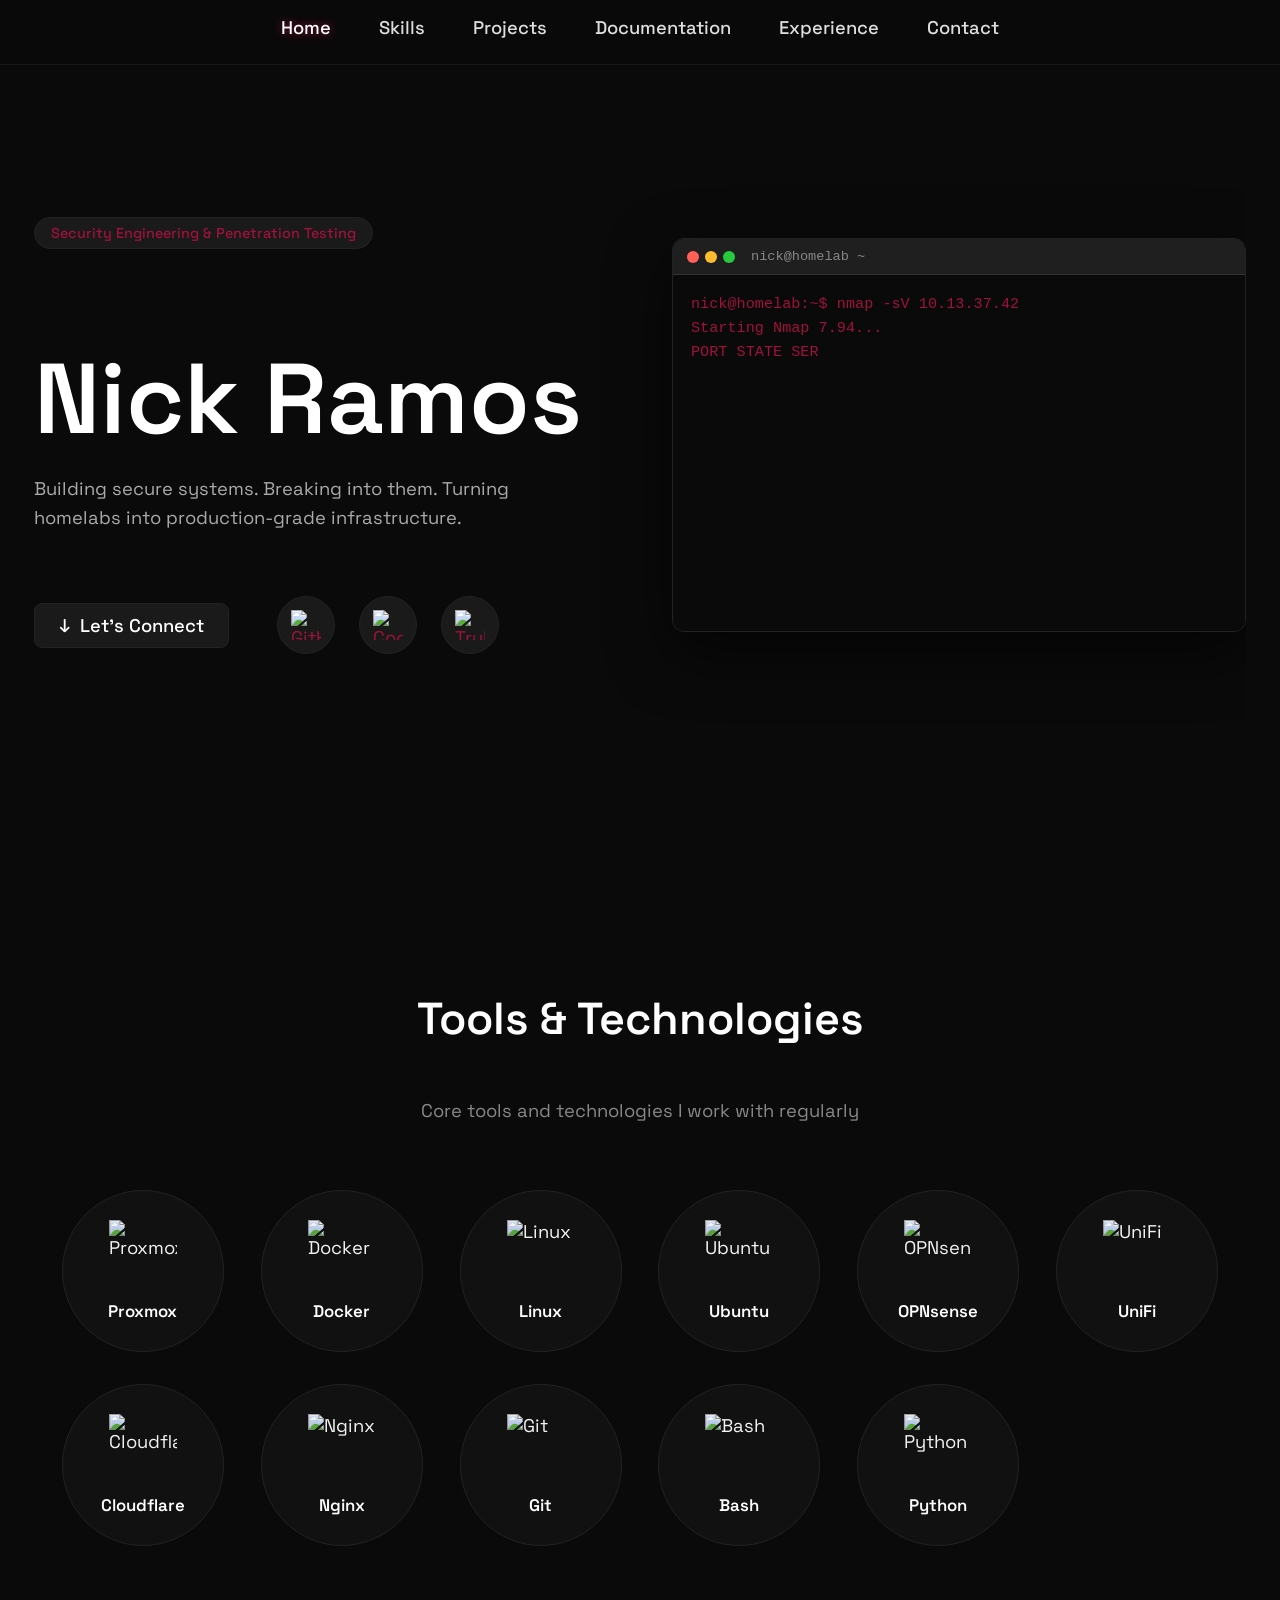
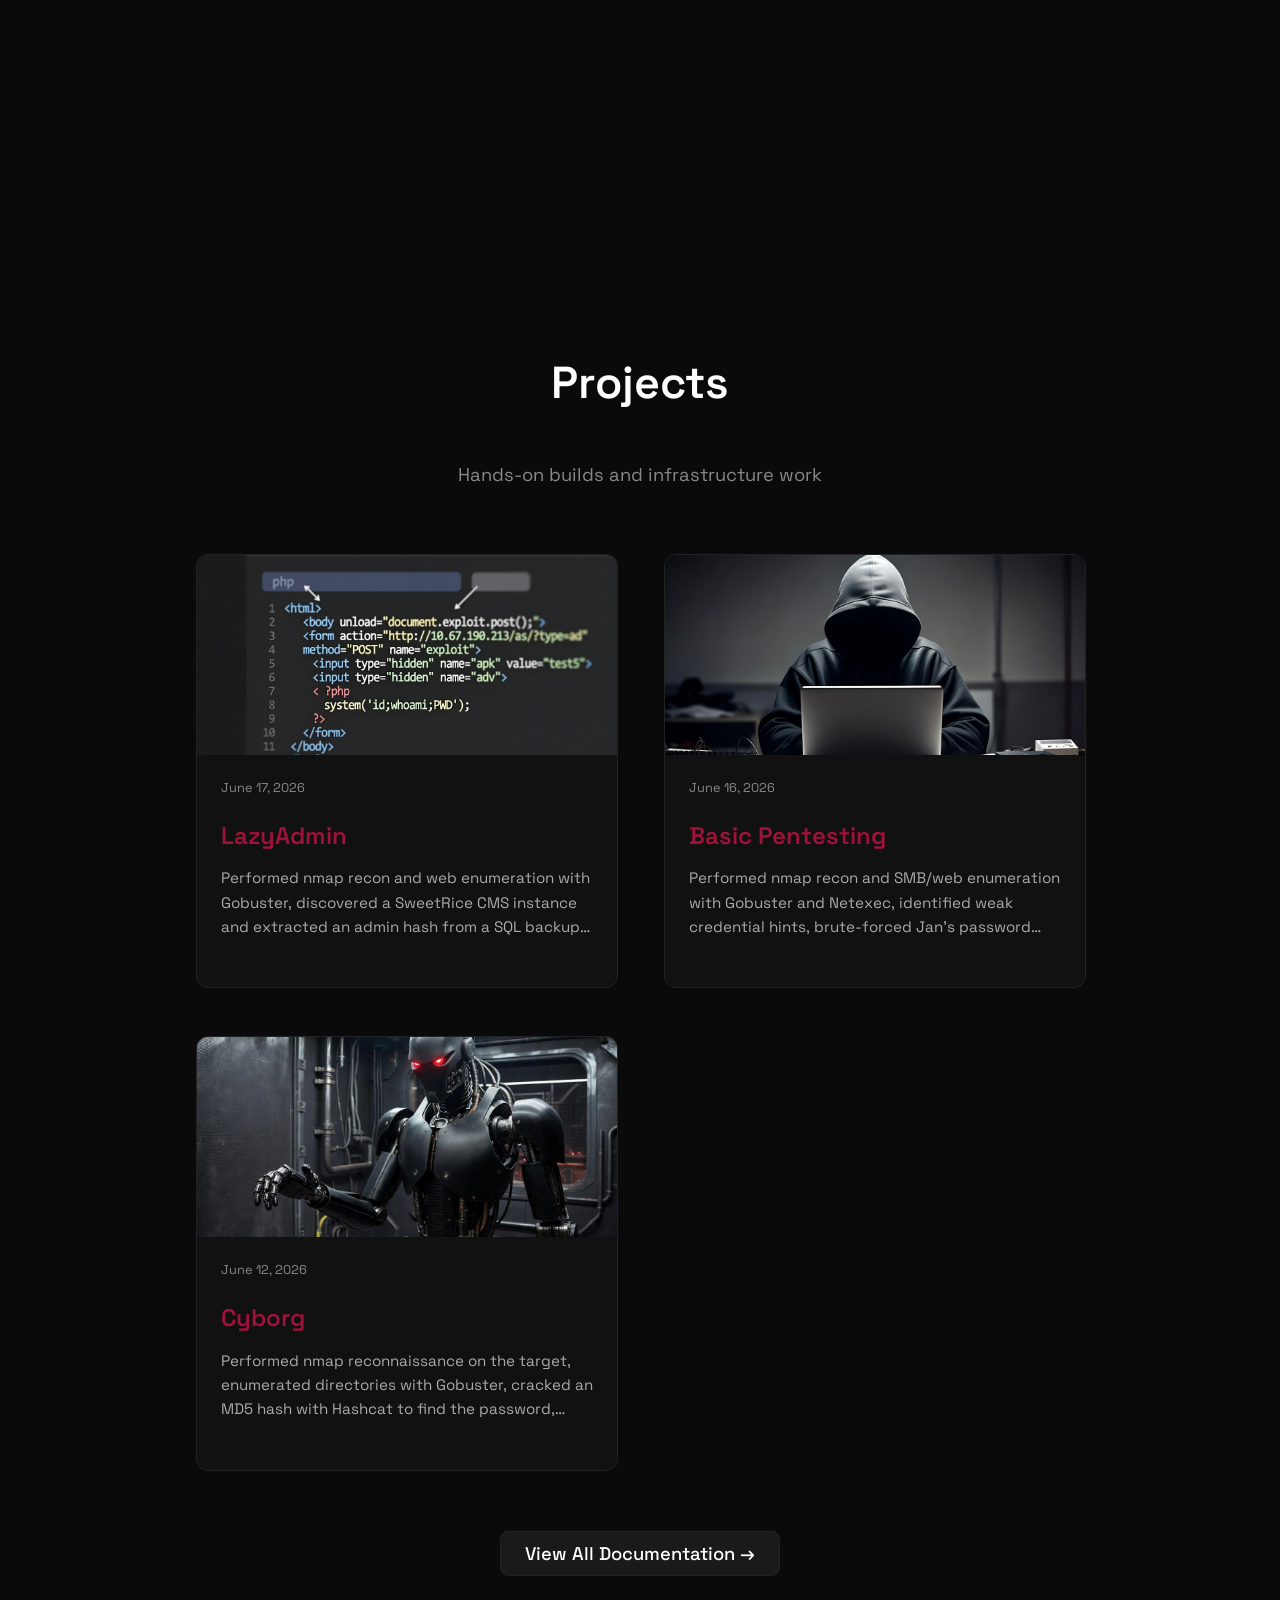
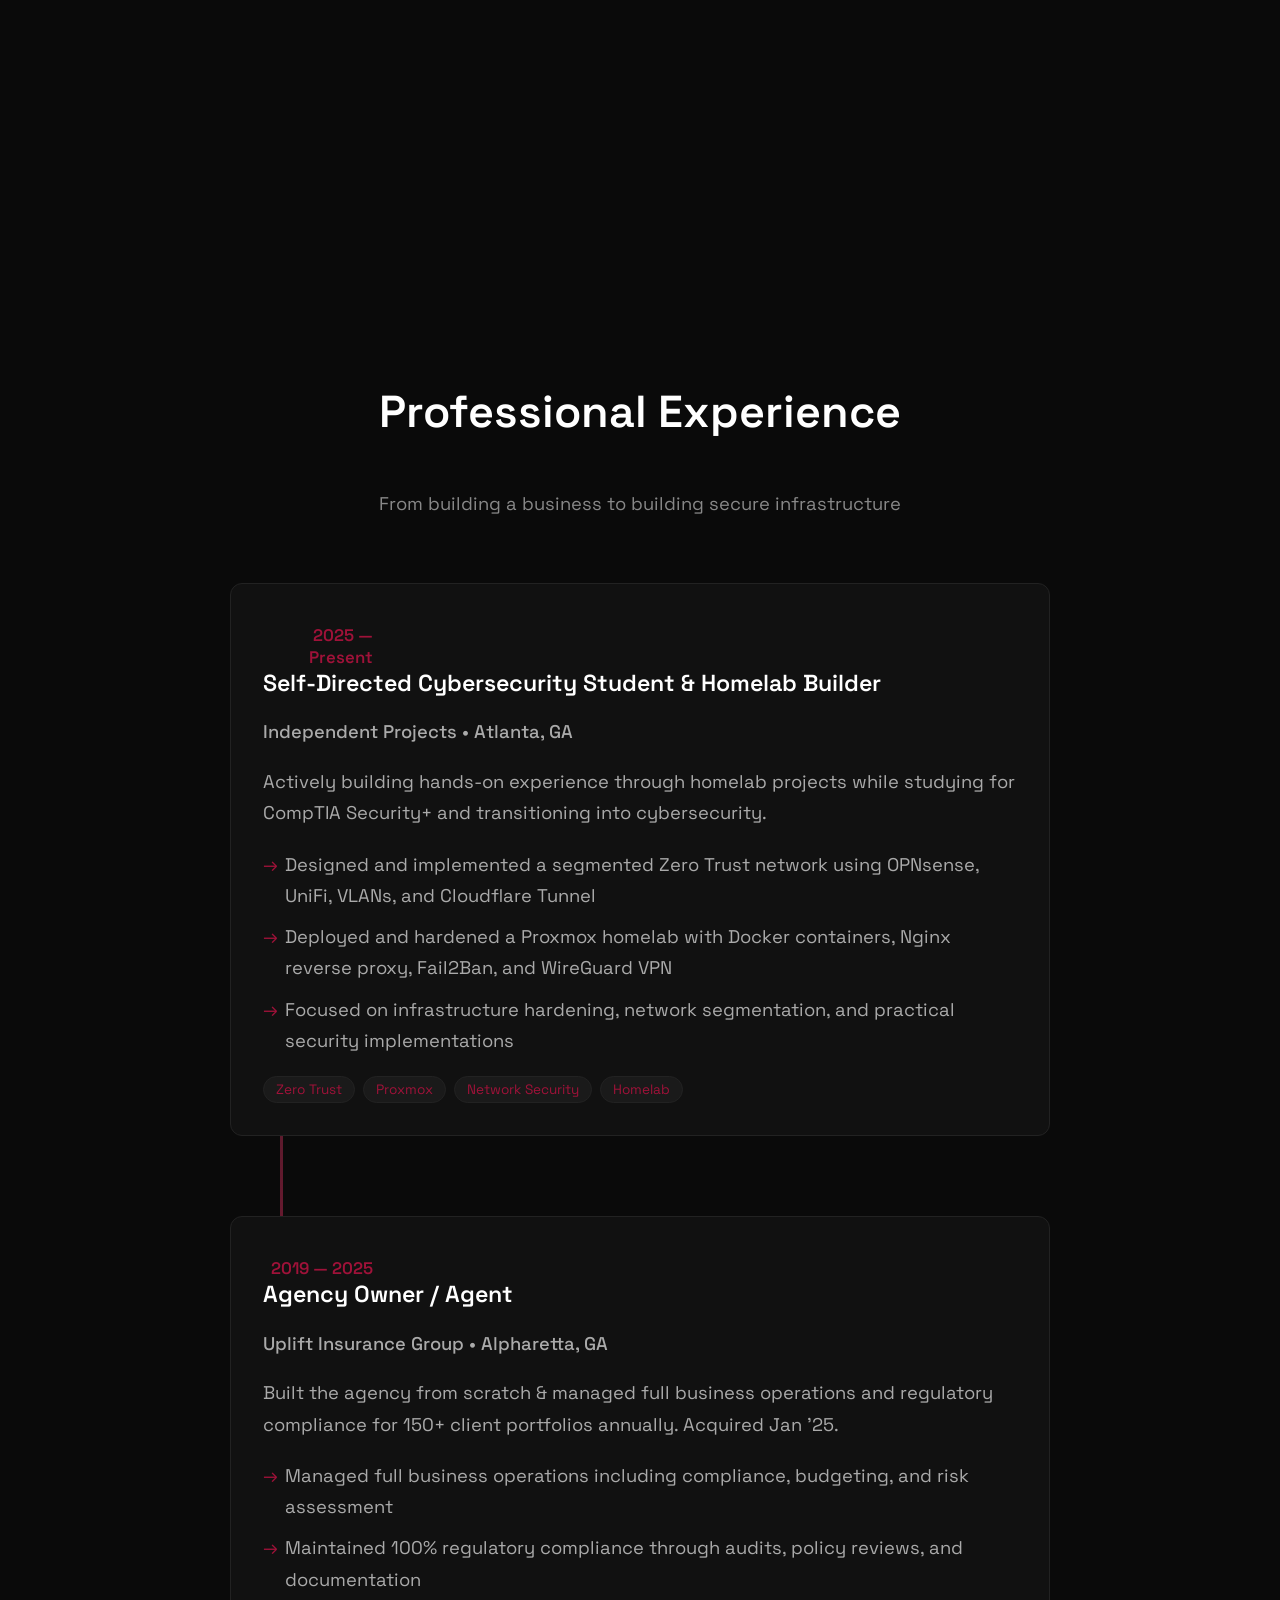
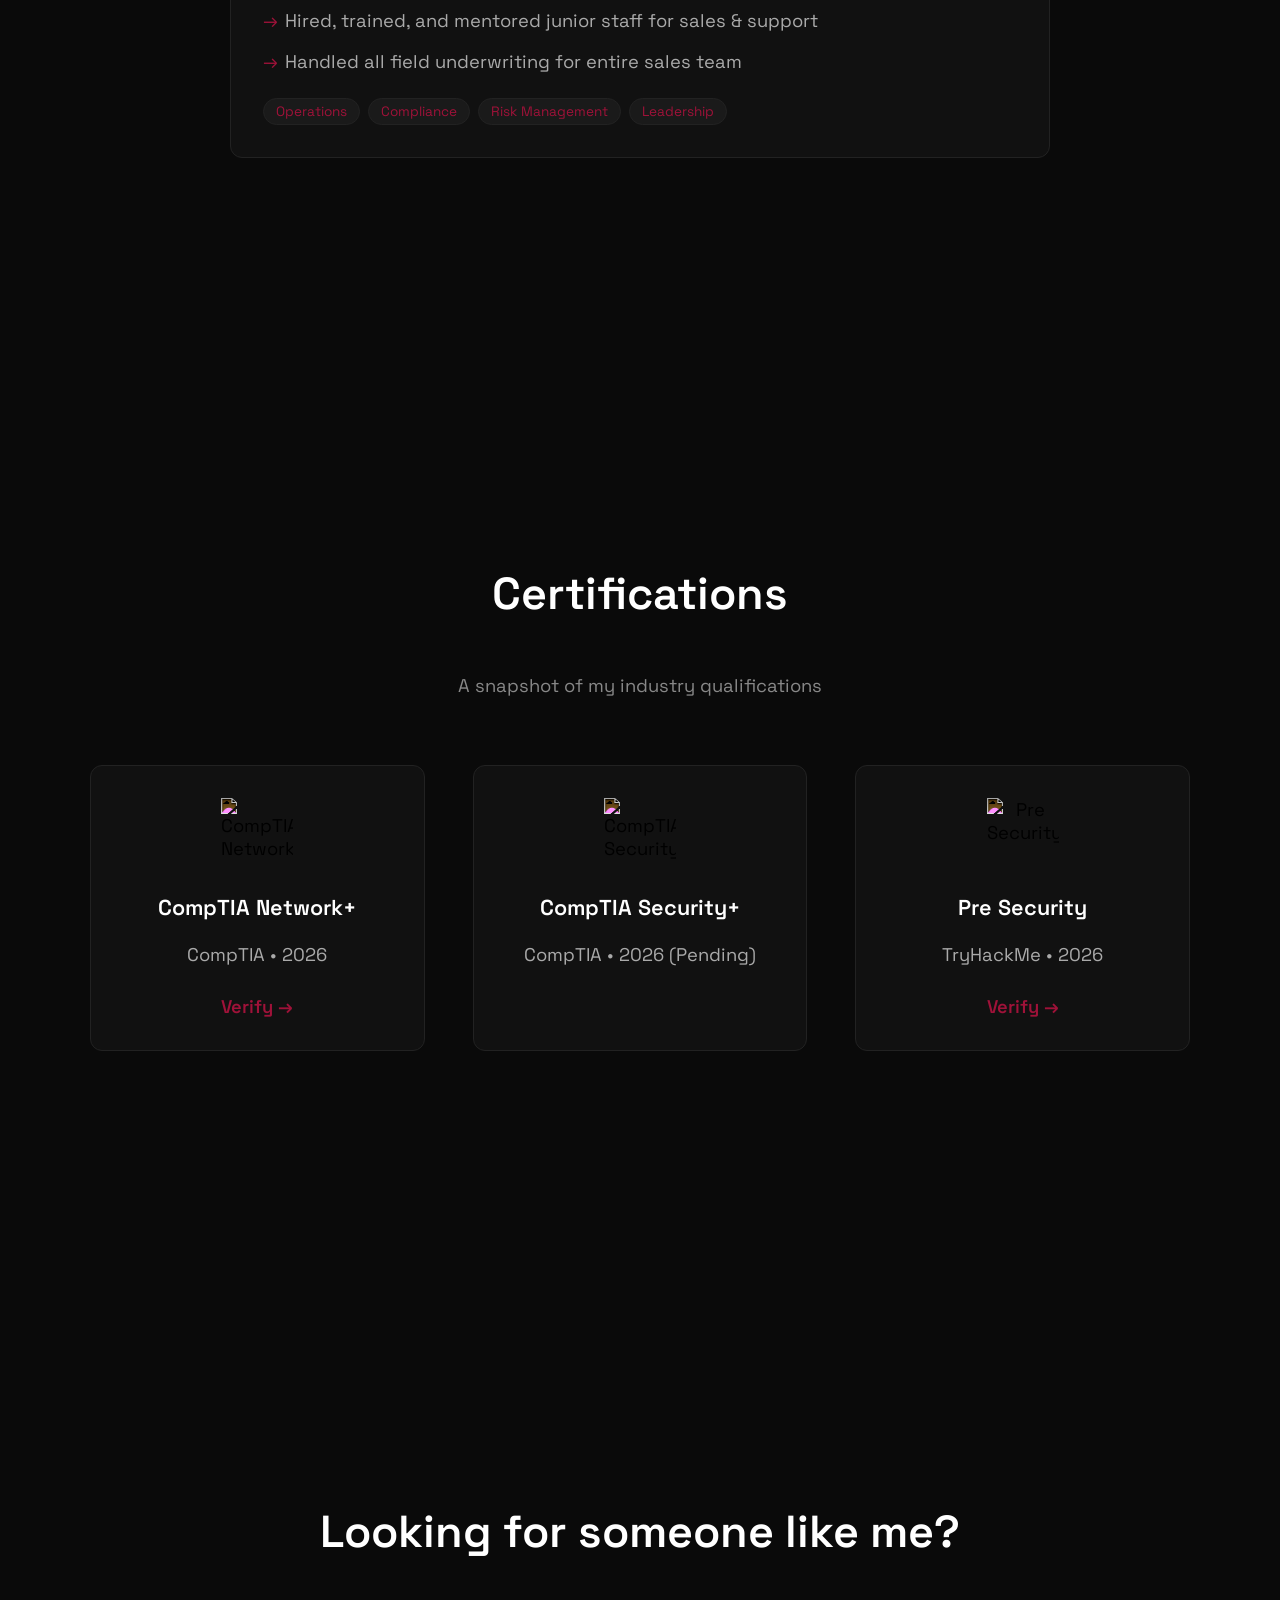
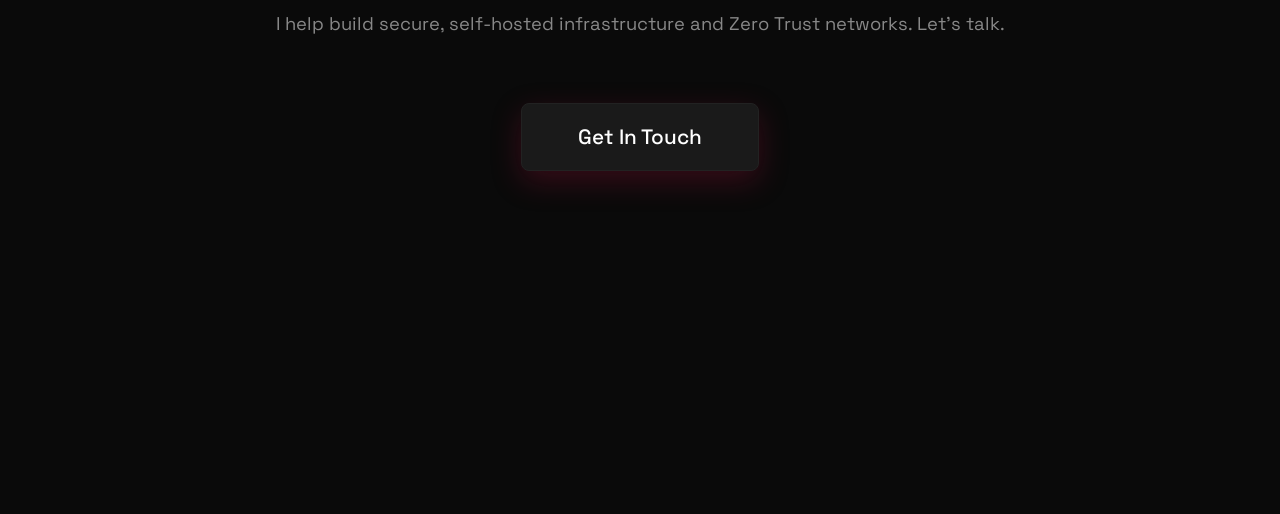
==== commit eb8010b1: "favicon update" ====
--- a/index.html
+++ b/index.html
@@ -1,12 +1,33 @@
 ﻿<!DOCTYPE html>
 <html lang="en">
 <head>
+
+    <title>Cybersecurity Portfolio | Nick Ramos</title>
+
+    <!-- Favicon -->
+    <link rel="icon" href="/favicon/favicon.ico" type="image/x-icon">
+    <link rel="apple-touch-icon" href="/favicon/apple-touch-icon.png">
+    <link rel="manifest" href="/favicon/site.webmanifest">
+
     <meta charset="UTF-8">
     <meta name="viewport" content="width=device-width, initial-scale=1.0">
+    <meta name="description" content="Technical cybersecurity writeups, homelab projects, and notes by Nick Ramos.">
+    <meta name="author" content="Nick Ramos">
 
-    <title>Cybersecurity Portfolio | Nick Ramos</title>
-    <meta name="description" content="Technical projects, labs, and writeups by Nick Ramos - Security Engineering & Ethical Hacking">
+    <!-- Open Graph + Twitter (JS will override these on article pages) -->
+    <meta property="og:title" content="Nick Ramos">
+    <meta property="og:description" content="Technical cybersecurity writeups, homelab projects, and notes by Nick Ramos.">
+    <meta property="og:image" content="https://nick-ramos.com/images/default_cover.jpg">
+    <meta property="og:url" content="https://nick-ramos.com">
+    <meta property="og:type" content="website">
+    <meta property="og:site_name" content="Nick Ramos">
 
+    <meta name="twitter:card" content="summary_large_image">
+    <meta name="twitter:title" content="Nick Ramos">
+    <meta name="twitter:description" content="Technical cybersecurity writeups, homelab projects, and notes by Nick Ramos.">
+    <meta name="twitter:image" content="https://nick-ramos.com/images/default_cover.jpg">
+    
+    
     <!-- Google Fonts -->
     <link rel="preconnect" href="https://fonts.googleapis.com">
     <link rel="preconnect" href="https://fonts.gstatic.com" crossorigin>
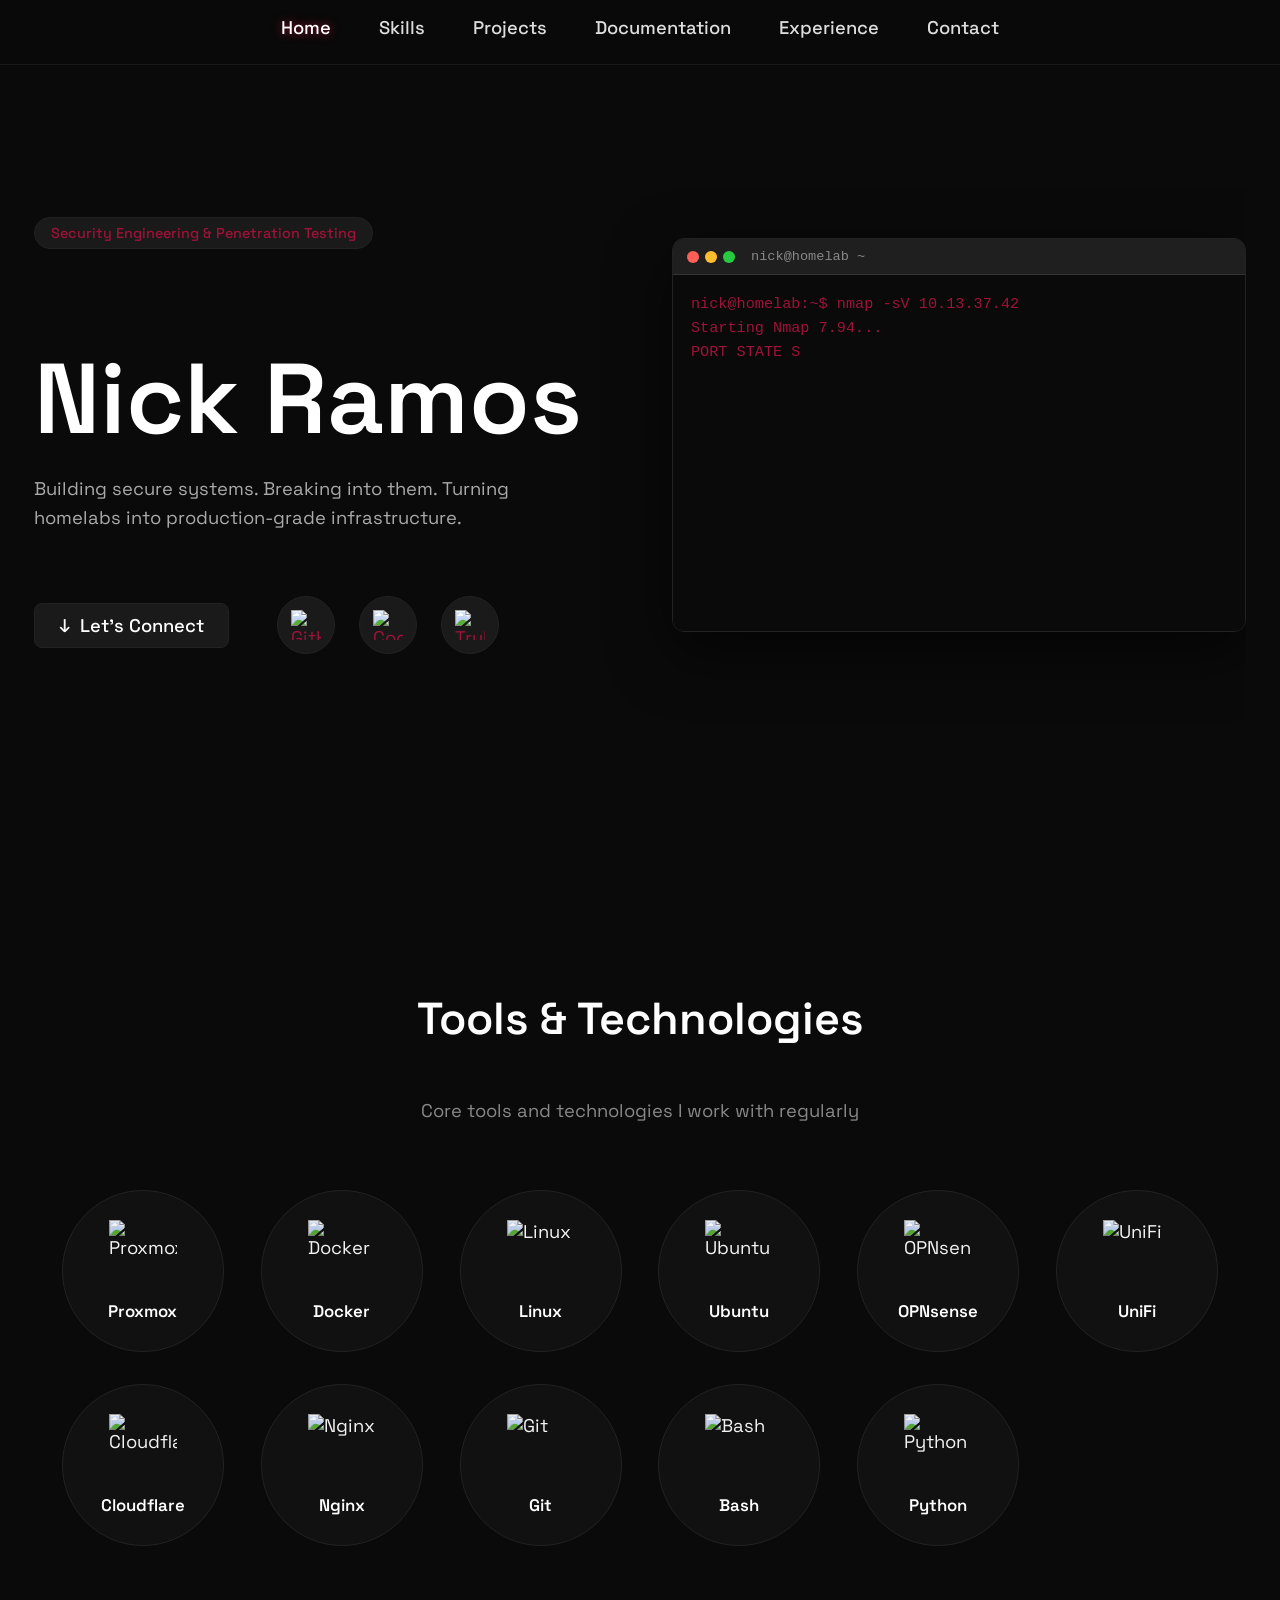
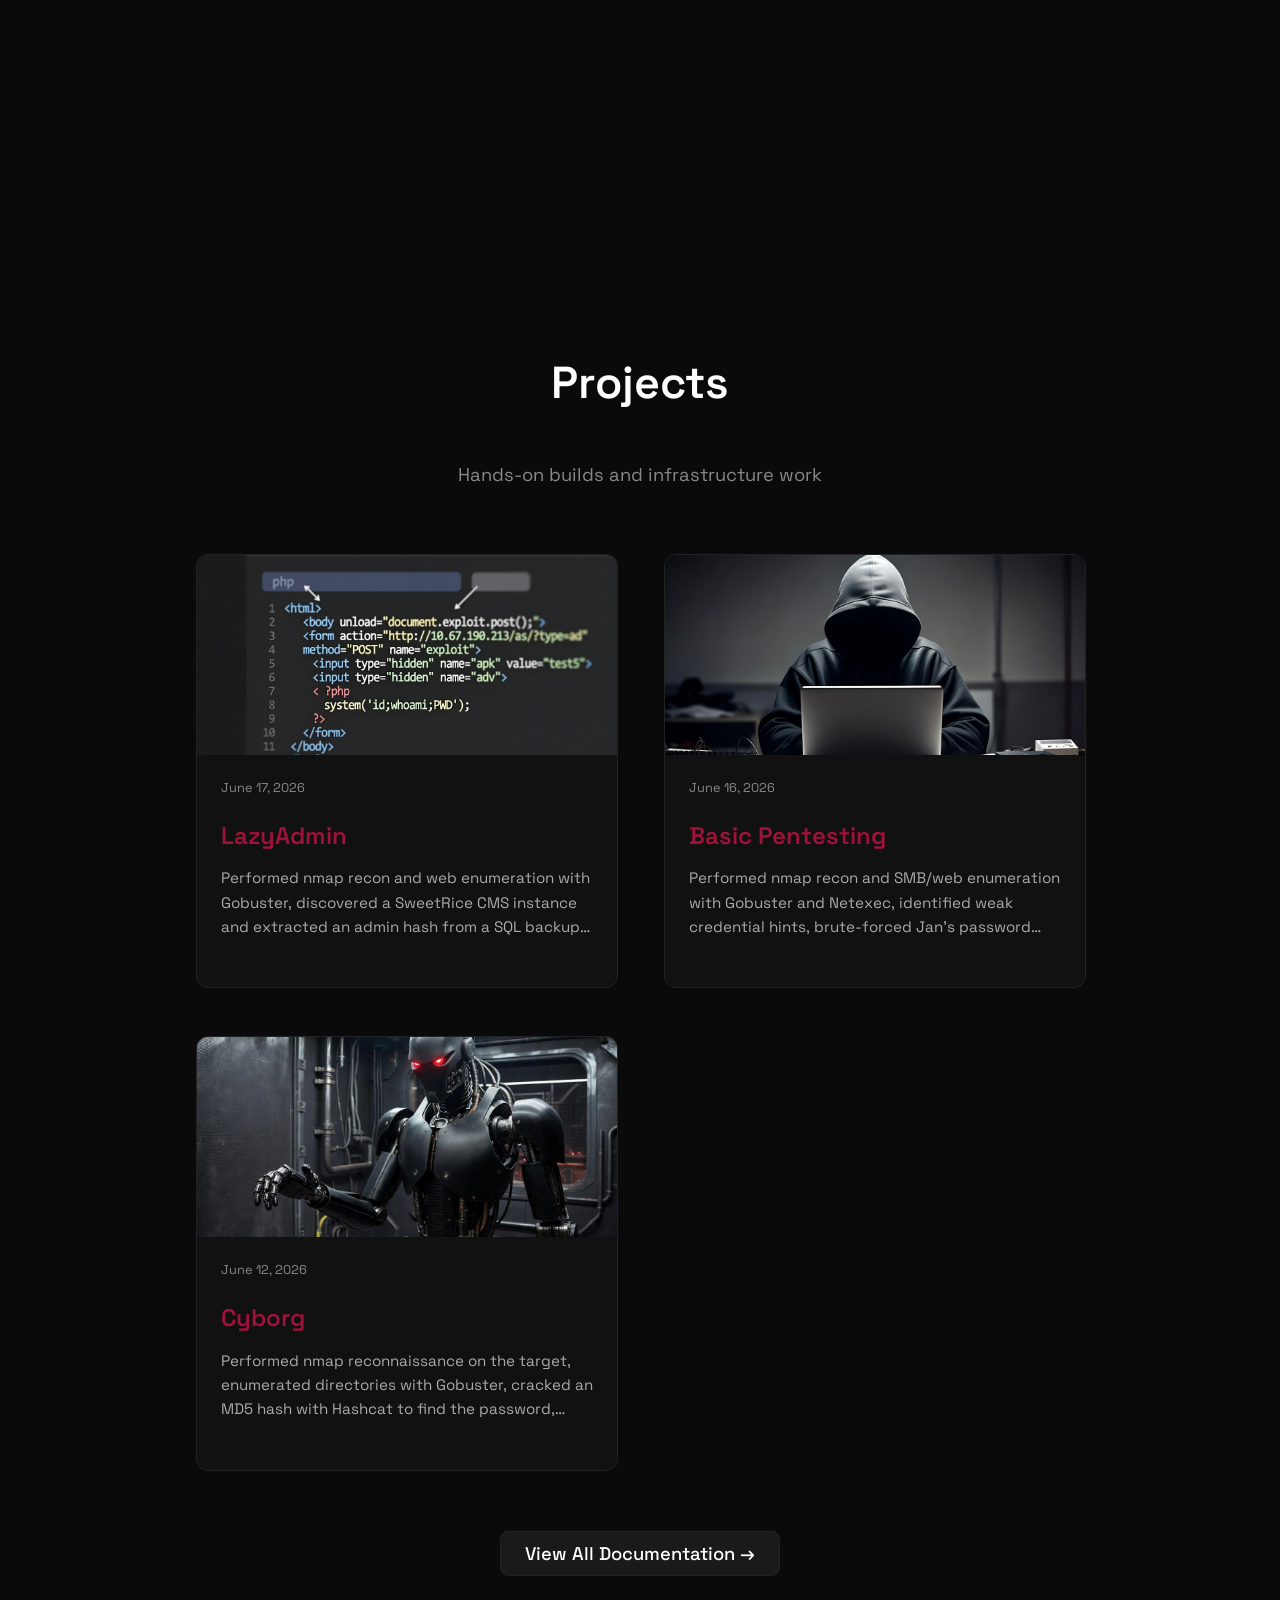
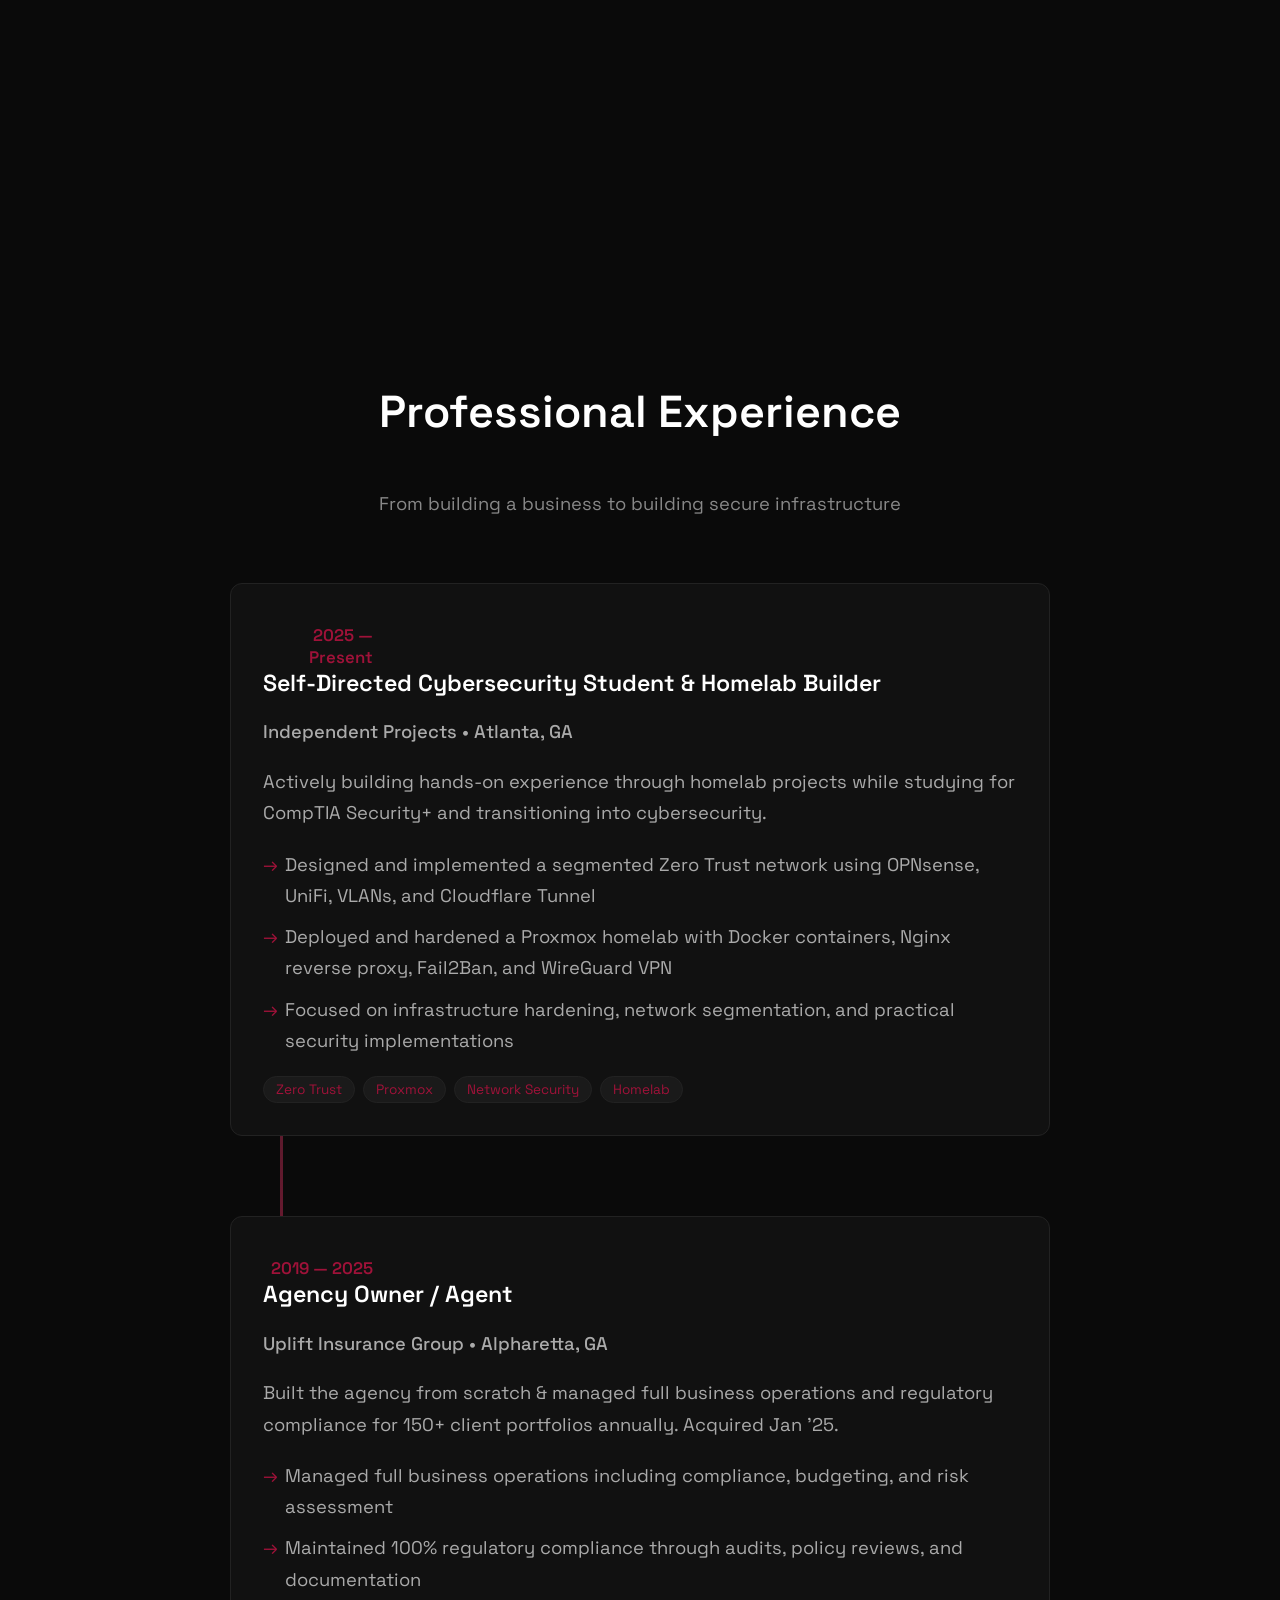
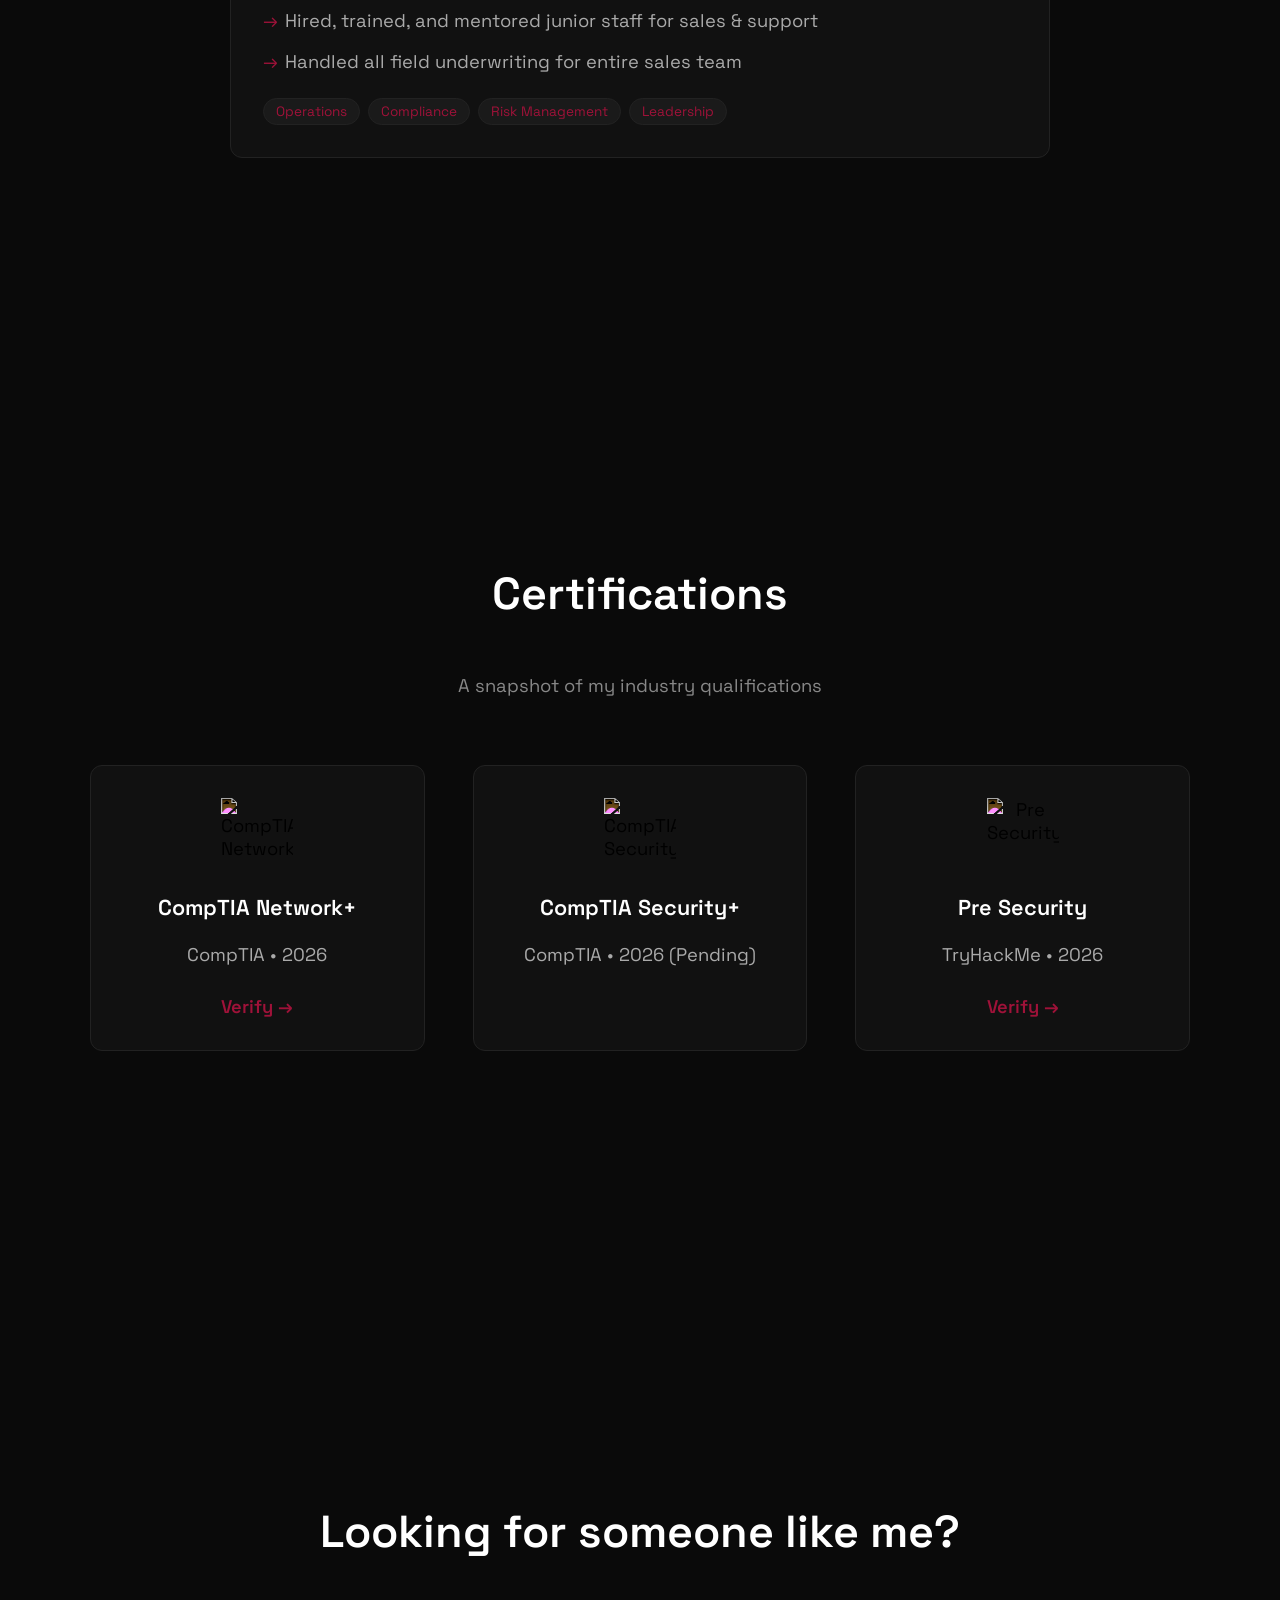
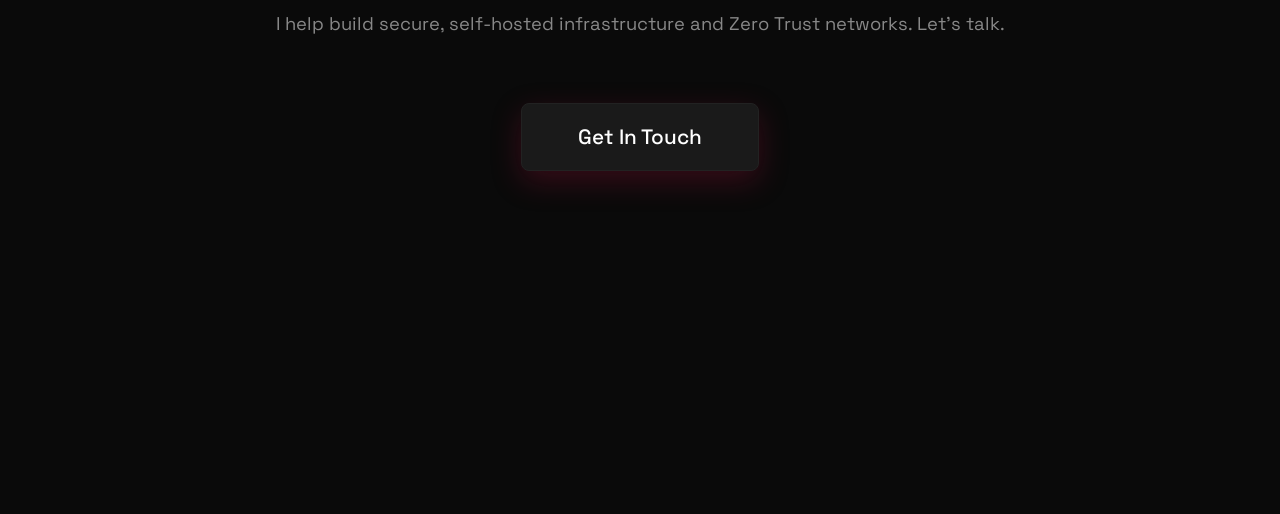
==== commit bf633e93: "config better meta tags" ====
--- a/index.html
+++ b/index.html
@@ -5,26 +5,27 @@
     <title>Cybersecurity Portfolio | Nick Ramos</title>
 
     <!-- Favicon -->
-    <link rel="icon" href="/favicon/favicon.ico" type="image/x-icon">
-    <link rel="apple-touch-icon" href="/favicon/apple-touch-icon.png">
-    <link rel="manifest" href="/favicon/site.webmanifest">
+    <link rel="icon" href="/images/favicon/favicon.ico" type="image/x-icon">
+    <link rel="apple-touch-icon" href="/images/favicon/apple-touch-icon.png">
+    <link rel="manifest" href="/images/favicon/site.webmanifest">
 
     <meta charset="UTF-8">
     <meta name="viewport" content="width=device-width, initial-scale=1.0">
-    <meta name="description" content="Technical cybersecurity writeups, homelab projects, and notes by Nick Ramos.">
+    <meta name="description" content="Cybersecurity Engineer & Homelab Builder | Penetration Testing, Zero Trust Networks, and Self-Hosted Infrastructure.">
     <meta name="author" content="Nick Ramos">
 
-    <!-- Open Graph + Twitter (JS will override these on article pages) -->
-    <meta property="og:title" content="Nick Ramos">
-    <meta property="og:description" content="Technical cybersecurity writeups, homelab projects, and notes by Nick Ramos.">
-    <meta property="og:image" content="https://nick-ramos.com/images/default_cover.jpg">
+    <!-- Open Graph -->
+    <meta property="og:title" content="Nick Ramos - Cybersecurity & Homelab">
+    <meta property="og:description" content="Cybersecurity Engineer & Homelab Builder | Penetration Testing, Zero Trust Networks, and Self-Hosted Infrastructure.">
+    <meta property="og:image" content="https://nick-ramos.com/images/default_cover.jpg">   <!-- Change this to a better hero image -->
     <meta property="og:url" content="https://nick-ramos.com">
     <meta property="og:type" content="website">
     <meta property="og:site_name" content="Nick Ramos">
 
+    <!-- Twitter -->
     <meta name="twitter:card" content="summary_large_image">
-    <meta name="twitter:title" content="Nick Ramos">
-    <meta name="twitter:description" content="Technical cybersecurity writeups, homelab projects, and notes by Nick Ramos.">
+    <meta name="twitter:title" content="Nick Ramos - Cybersecurity & Homelab">
+    <meta name="twitter:description" content="Cybersecurity Engineer & Homelab Builder | Penetration Testing, Zero Trust Networks, and Self-Hosted Infrastructure.">
     <meta name="twitter:image" content="https://nick-ramos.com/images/default_cover.jpg">
     
     
